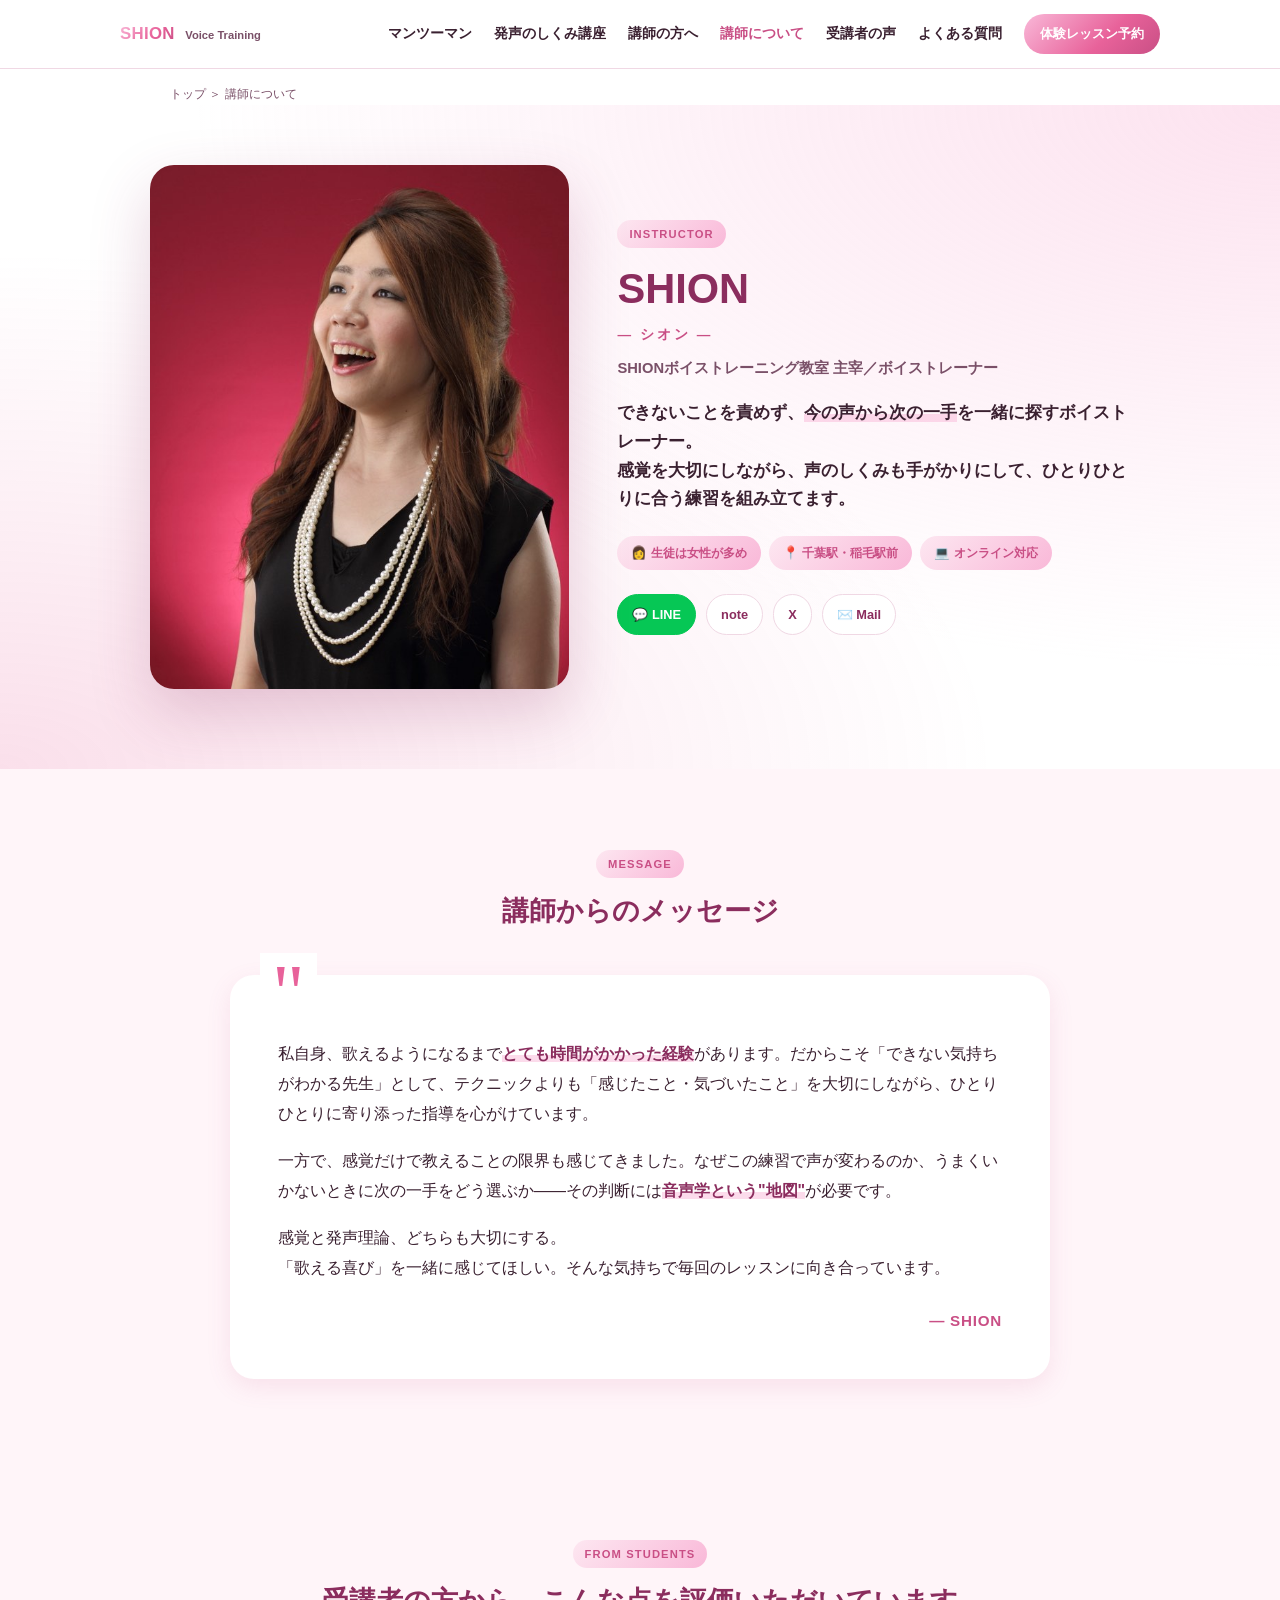
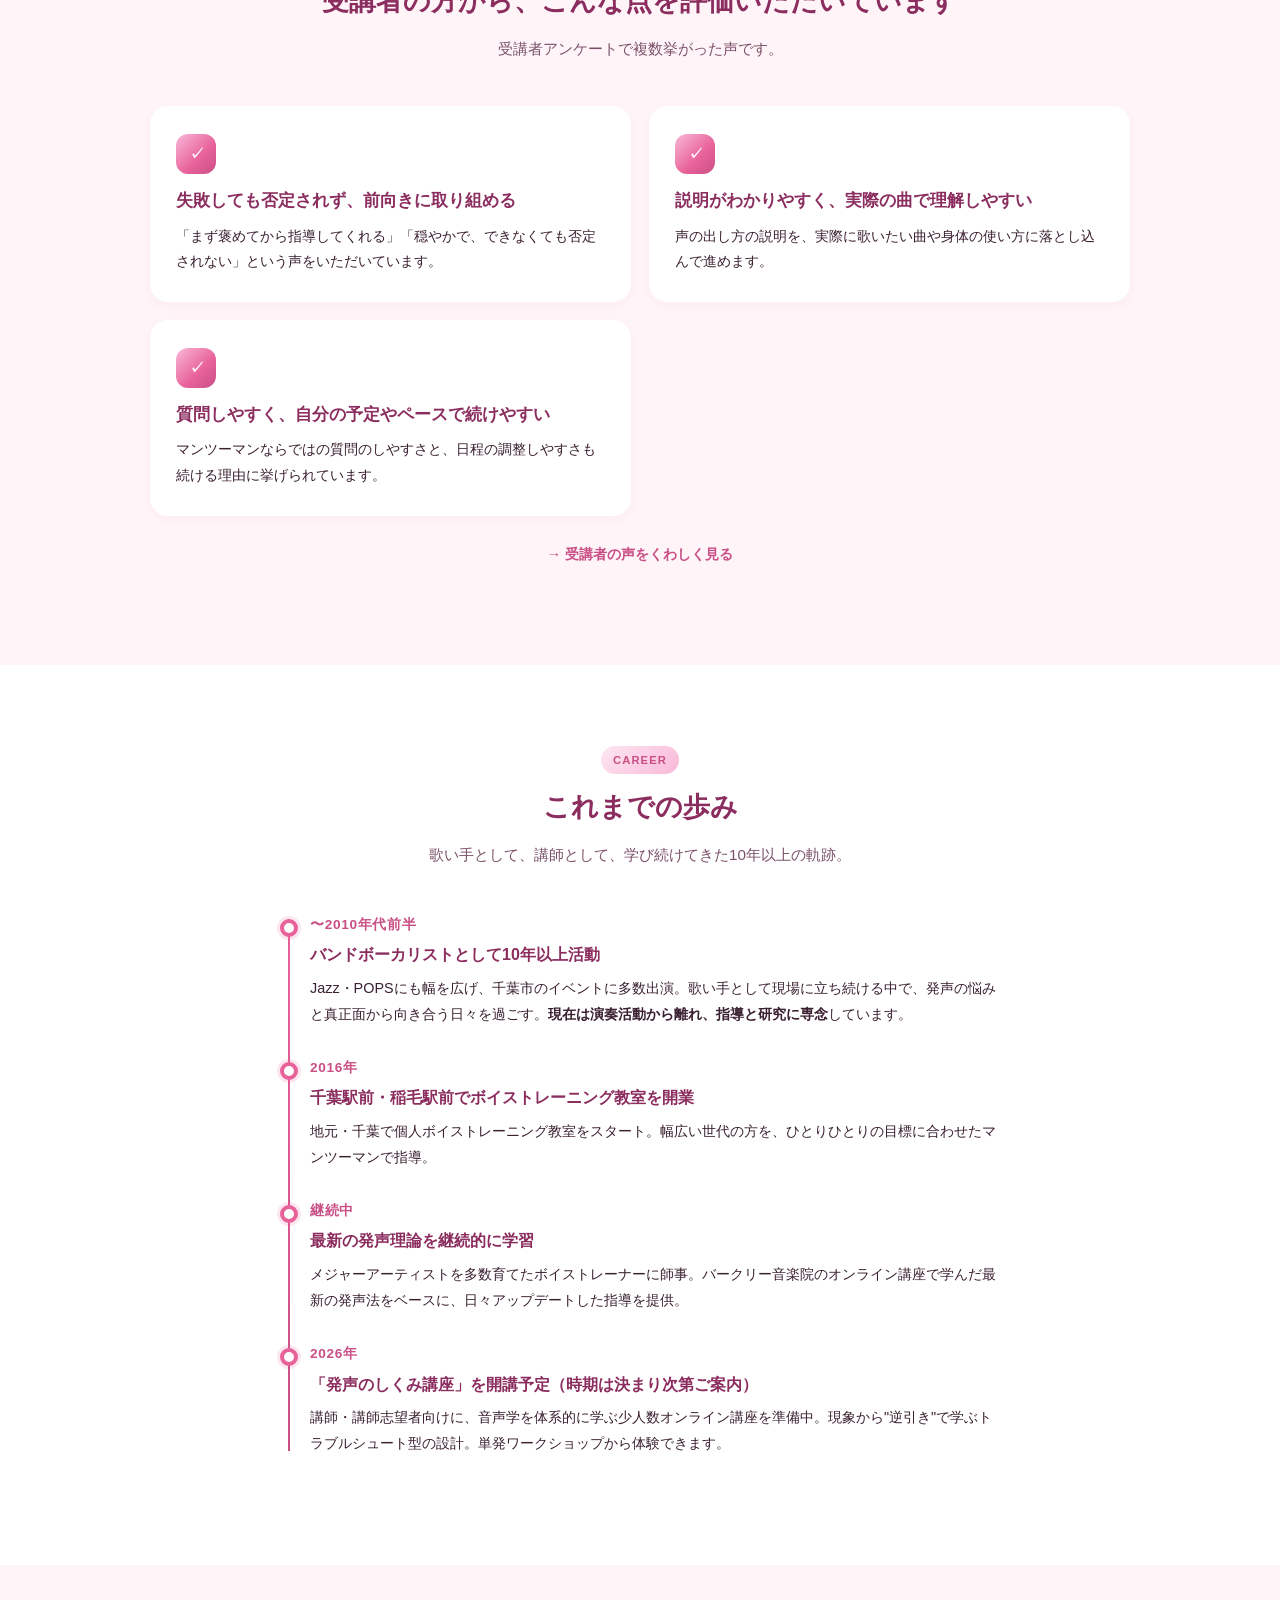
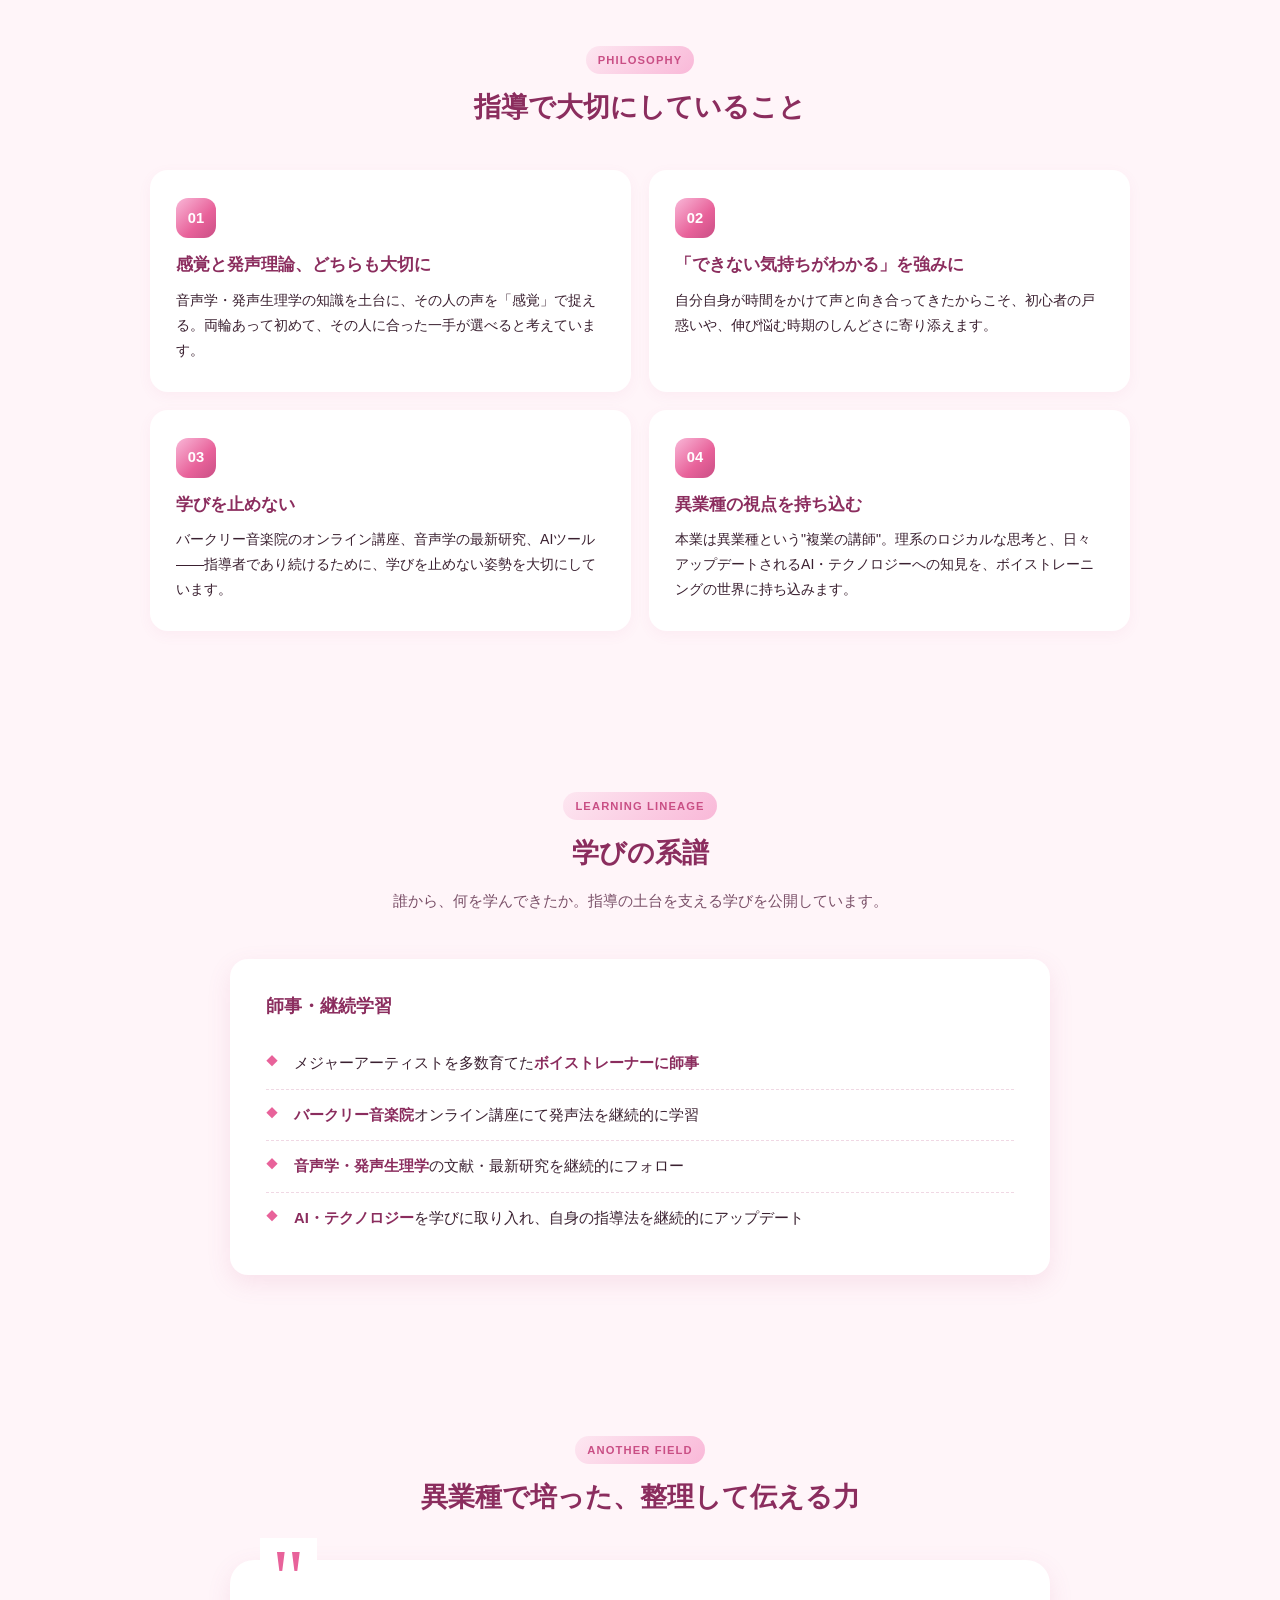
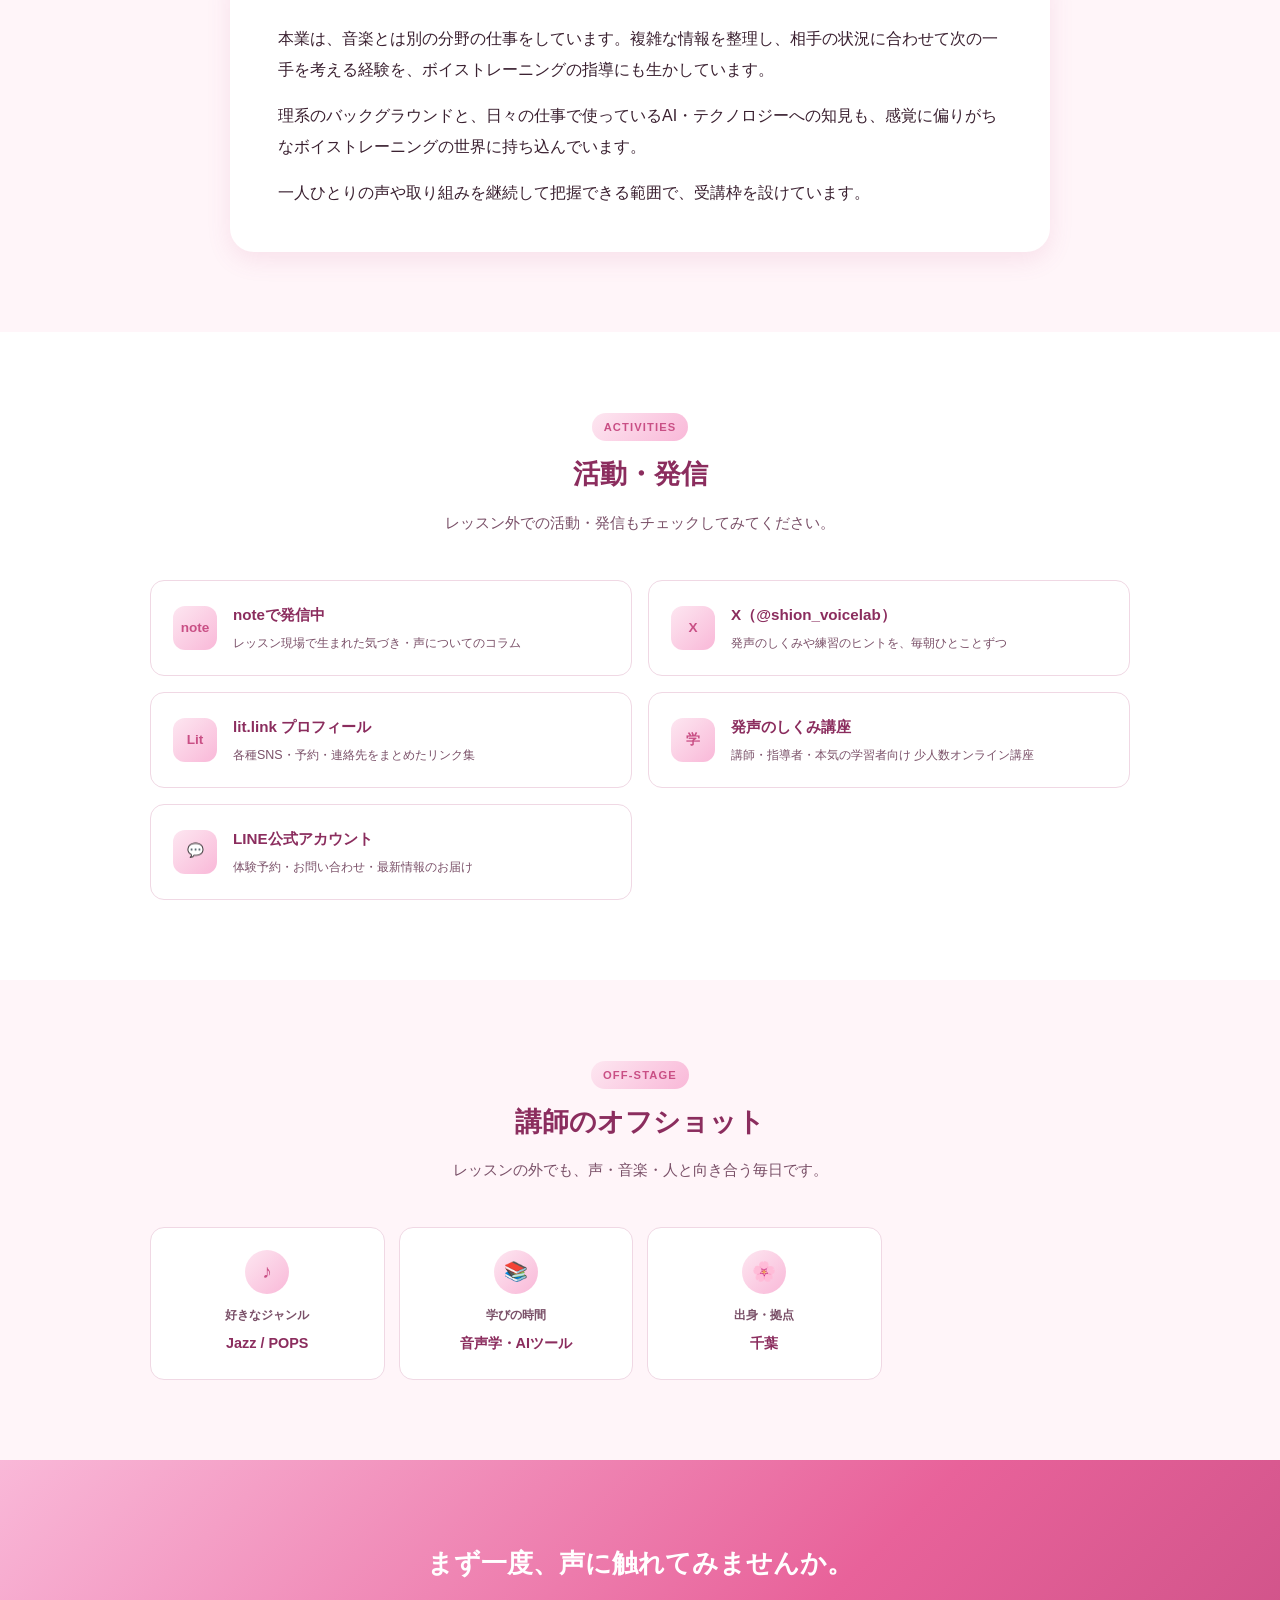
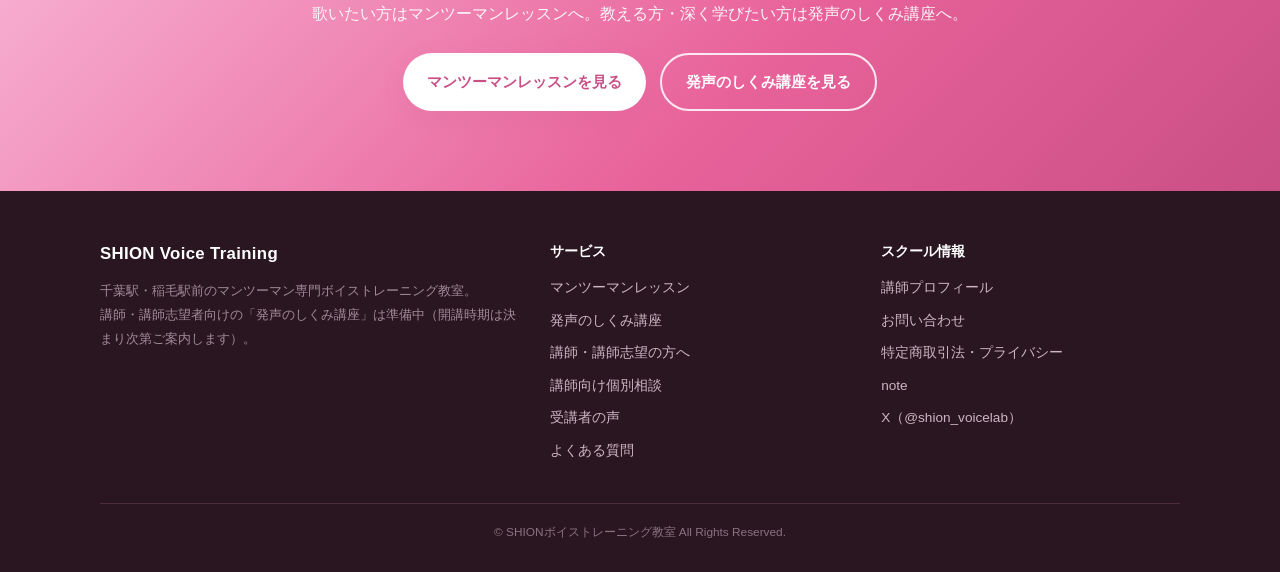
==== about/index.html @ e4979e56 "講師向けサービスを「教え方・見立て方の個別相談」1本に再編 2商品（体験レッスン実践練習／指導ケース相談）と30分相談を統合し、 対象を「副業・独立を考えるボイストレーナー」へ広げる再編。  - /t" ====
<!DOCTYPE html>
<html lang="ja" prefix="og: https://ogp.me/ns#">
<head>
<meta charset="UTF-8">
<!-- Google Tag Manager -->
<script>(function(w,d,s,l,i){w[l]=w[l]||[];w[l].push({'gtm.start':
new Date().getTime(),event:'gtm.js'});var f=d.getElementsByTagName(s)[0],
j=d.createElement(s),dl=l!='dataLayer'?'&l='+l:'';j.async=true;j.src=
'https://www.googletagmanager.com/gtm.js?id='+i+dl;f.parentNode.insertBefore(j,f);
})(window,document,'script','dataLayer','GTM-PFFM9KVF');</script>
<!-- End Google Tag Manager -->
<meta name="viewport" content="width=device-width, initial-scale=1.0">

<title>講師プロフィール｜SHIONボイストレーニング教室</title>
<meta name="description" content="千葉駅・稲毛駅前のボイストレーニング教室SHION主宰、講師シオンのプロフィール。バンドのボーカリストとして10年以上活動、2016年より千葉で教室を開業。音声学・AI活用を取り入れた指導が特徴。">
<meta name="robots" content="index, follow">
<link rel="canonical" href="https://shion-voice.com/about/">

<link rel="icon" type="image/svg+xml" href="/favicon.svg">

<meta property="og:type" content="profile">
<meta property="og:title" content="講師プロフィール｜SHIONボイストレーニング教室">
<meta property="og:description" content="「できない気持ちがわかる先生」として、感覚と発声理論の両輪でひとりひとりに寄り添うボイストレーナー。">
<meta property="og:url" content="https://shion-voice.com/about/">
<meta property="og:image" content="https://shion-voice.com/shion_profile.jpg">
<meta property="og:locale" content="ja_JP">
<meta property="og:site_name" content="SHIONボイストレーニング教室">
<meta name="twitter:card" content="summary_large_image">
<meta name="twitter:site" content="@shion_voicelab">
<meta name="twitter:creator" content="@shion_voicelab">

<script type="application/ld+json">
{
  "@context": "https://schema.org",
  "@type": "BreadcrumbList",
  "itemListElement": [
    {"@type":"ListItem","position":1,"name":"トップ","item":"https://shion-voice.com/"},
    {"@type":"ListItem","position":2,"name":"講師について","item":"https://shion-voice.com/about/"}
  ]
}
</script>

<script type="application/ld+json">
{
  "@context": "https://schema.org",
  "@type": "Person",
  "@id": "https://shion-voice.com/about/#person",
  "name": "SHION",
  "alternateName": "シオン",
  "jobTitle": "ボイストレーナー / ボーカリスト",
  "worksFor": {
    "@type": "MusicSchool",
    "name": "SHIONボイストレーニング教室",
    "url": "https://shion-voice.com/"
  },
  "image": "https://shion-voice.com/shion_profile.jpg",
  "sameAs": [
    "https://note.com/shion_vocal",
    "https://x.com/shion_voicelab",
    "https://lit.link/shion_voicetraining"
  ]
}
</script>

<style>
*, *::before, *::after { box-sizing: border-box; }
html { scroll-behavior: smooth; }
body {
  margin: 0;
  font-family: 'Hiragino Kaku Gothic ProN', 'Hiragino Sans', 'Noto Sans JP', 'Yu Gothic', sans-serif;
  color: #3a2030;
  background: #fff;
  line-height: 1.8;
  -webkit-font-smoothing: antialiased;
}
img { max-width: 100%; height: auto; display: block; }
a { color: inherit; text-decoration: none; }

:root {
  --pink:   #e8629a;
  --rose:   #c94f85;
  --deep:   #8b2d5e;
  --ink:    #3a2030;
  --sub:    #7a5068;
  --light:  #fff5f9;
  --line:   #f0d8e4;
  --grad:   linear-gradient(135deg, #f9b8d8 0%, #e8629a 60%, #c94f85 100%);
  --grad2:  linear-gradient(135deg, #fde7f1 0%, #f9b8d8 100%);
  --shadow: 0 8px 24px rgba(201, 79, 133, 0.12);
}

/* ===== Header ===== */
.site-header {
  position: sticky; top: 0; z-index: 100;
  background: rgba(255,255,255,0.96);
  backdrop-filter: saturate(180%) blur(8px);
  border-bottom: 1px solid var(--line);
}
.header-inner {
  max-width: 1080px; margin: 0 auto;
  padding: 14px 20px;
  display: flex; align-items: center; justify-content: space-between; gap: 16px;
}
.logo {
  font-weight: 900; font-size: 1.05rem;
  background: var(--grad); -webkit-background-clip: text; background-clip: text; color: transparent;
  letter-spacing: 0.02em;
}
.logo-sub { font-size: 0.7rem; color: var(--sub); font-weight: 600; margin-left: 6px; }
.nav { display: flex; gap: 22px; align-items: center; }
.nav a { font-size: 0.88rem; font-weight: 600; color: var(--ink); }
.nav a.current { color: var(--rose); }
.nav a:hover { color: var(--rose); }
.nav .nav-cta {
  padding: 8px 16px; border-radius: 999px;
  background: var(--grad); color: #fff;
  font-size: 0.82rem;
}
.nav-toggle { display: none; }
@media (max-width: 1080px) and (min-width: 761px) {
  .nav { gap: 14px; }
  .nav a { font-size: 0.8rem; }
  .nav .nav-cta { padding: 8px 12px; font-size: 0.76rem; }
}
@media (max-width: 900px) and (min-width: 761px) {
  .nav { gap: 10px; }
  .nav a { font-size: 0.74rem; }
  .nav .nav-cta { padding: 7px 10px; font-size: 0.7rem; }
}
@media (max-width: 760px) {
  .nav { display: none; position: absolute; top: 100%; left: 0; right: 0;
    background: #fff; flex-direction: column; gap: 0; padding: 8px 0;
    border-bottom: 1px solid var(--line); box-shadow: var(--shadow); }
  .nav.open { display: flex; }
  .nav a { padding: 14px 22px; width: 100%; border-bottom: 1px solid var(--line); }
  .nav .nav-cta { margin: 12px 22px; text-align: center; width: auto; border-bottom: none; }
  .nav-toggle {
    display: inline-flex; align-items: center; justify-content: center;
    width: 40px; height: 40px; border: none; background: transparent;
    cursor: pointer; padding: 0; color: var(--deep);
  }
  .nav-toggle span { display: block; width: 22px; height: 2px; background: currentColor; position: relative; }
  .nav-toggle span::before, .nav-toggle span::after {
    content: ''; position: absolute; left: 0; width: 22px; height: 2px; background: currentColor;
  }
  .nav-toggle span::before { top: -7px; }
  .nav-toggle span::after  { top:  7px; }
}

/* ===== Layout ===== */
.section { padding: 80px 20px; }
.container { max-width: 980px; margin: 0 auto; }
.eyebrow {
  display: inline-block; padding: 4px 12px; border-radius: 999px;
  background: var(--grad2); color: var(--rose);
  font-size: 0.7rem; font-weight: 800; letter-spacing: 0.1em;
}
.section-title {
  font-size: 1.7rem; font-weight: 900; color: var(--deep);
  margin: 14px 0 8px; line-height: 1.4;
}
.section-lead { color: var(--sub); margin-bottom: 36px; font-size: 0.95rem; }
.section-head { text-align: center; margin-bottom: 44px; }
.btn {
  display: inline-flex; align-items: center; gap: 8px;
  padding: 14px 24px; border-radius: 999px;
  font-weight: 700; font-size: 0.92rem;
  transition: transform .15s, box-shadow .15s;
  cursor: pointer; border: none;
}
.btn:hover { transform: translateY(-2px); }
.btn-primary { background: var(--grad); color: #fff; box-shadow: var(--shadow); }
.btn-outline { background: #fff; color: var(--rose); border: 2px solid var(--pink); }
.btn-line { background: #06C755; color: #fff; box-shadow: 0 4px 14px rgba(6,199,85,0.3); }

/* ===== Crumb ===== */
.crumb { max-width: 980px; margin: 0 auto; padding: 14px 20px 0; font-size: 0.78rem; color: var(--sub); }

/* ===== About Hero ===== */
.about-hero {
  position: relative; overflow: hidden;
  background:
    radial-gradient(ellipse at top right, rgba(249,184,216,0.4), transparent 60%),
    radial-gradient(ellipse at bottom left, rgba(232,98,154,0.2), transparent 55%),
    #fff;
  padding: 60px 20px 80px;
}
.about-hero-inner {
  max-width: 980px; margin: 0 auto;
  display: grid; grid-template-columns: 0.9fr 1.1fr; gap: 48px; align-items: center;
}
.about-photo {
  position: relative;
  border-radius: 24px; overflow: hidden;
  aspect-ratio: 4/5;
  box-shadow: 0 24px 60px rgba(139,45,94,0.22);
}
.about-photo img { width: 100%; height: 100%; object-fit: cover; }
.about-photo::before {
  content: ''; position: absolute; inset: -10px;
  border-radius: 28px;
  background: var(--grad); z-index: -1; opacity: 0.4;
  filter: blur(20px);
}
.about-hero h1 {
  font-size: 2.6rem; font-weight: 900; color: var(--deep);
  margin: 14px 0 6px; line-height: 1.3;
}
.about-hero .romaji {
  font-size: 0.85rem; color: var(--rose); font-weight: 800; letter-spacing: 0.2em;
}
.about-hero .role {
  font-size: 0.92rem; color: var(--sub); font-weight: 700;
  margin: 8px 0 18px;
}
.about-hero .tagline {
  font-size: 1.05rem; color: var(--ink); font-weight: 700;
  margin: 0 0 22px; line-height: 1.7;
}
.about-hero .tagline strong {
  background: linear-gradient(transparent 60%, rgba(249,184,216,0.5) 60%);
}
.about-chips { display: flex; flex-wrap: wrap; gap: 8px; margin-bottom: 24px; }
.about-chip {
  background: var(--grad2); color: var(--rose);
  padding: 6px 14px; border-radius: 999px;
  font-size: 0.78rem; font-weight: 700;
}
.about-social { display: flex; gap: 10px; }
.social-btn {
  padding: 8px 14px; border-radius: 999px;
  font-size: 0.8rem; font-weight: 700;
  border: 1.5px solid var(--line); color: var(--deep);
  background: #fff;
}
.social-btn.line { background: #06C755; color: #fff; border-color: #06C755; }
.social-btn:hover { transform: translateY(-2px); }
@media (max-width: 800px) {
  .about-hero-inner { grid-template-columns: 1fr; gap: 32px; text-align: center; }
  .about-photo { max-width: 320px; margin: 0 auto; aspect-ratio: 1/1; }
  .about-chips { justify-content: center; }
  .about-social { justify-content: center; }
  .about-hero h1 { font-size: 2rem; }
}

/* ===== Message ===== */
.message { background: var(--light); }
.message-box {
  background: #fff; border-radius: 24px;
  padding: 64px 48px 44px; position: relative;
  box-shadow: var(--shadow);
  max-width: 820px; margin: 0 auto;
}
.message-box::before {
  content: '"'; position: absolute; top: -22px; left: 30px;
  font-size: 5rem; line-height: 1; color: var(--pink);
  font-family: Georgia, serif;
  background: #fff; padding: 0 12px;
}
.message-box p { font-size: 1rem; color: var(--ink); margin: 0 0 16px; line-height: 1.9; }
.message-box p:last-child { margin-bottom: 0; }
.message-box strong {
  background: linear-gradient(transparent 60%, rgba(249,184,216,0.5) 60%);
  color: var(--deep);
}
.message-sign {
  text-align: right; margin-top: 24px;
  font-size: 0.95rem; color: var(--rose); font-weight: 800;
  letter-spacing: 0.05em;
}
@media (max-width: 600px) {
  .message-box { padding: 52px 26px 32px; }
}

/* ===== Timeline ===== */
.timeline-sec { background: #fff; }
.timeline {
  position: relative; max-width: 720px; margin: 0 auto;
  padding-left: 30px;
}
.timeline::before {
  content: ''; position: absolute;
  left: 8px; top: 6px; bottom: 6px;
  width: 2px;
  background: linear-gradient(to bottom, var(--pink), var(--rose));
}
.timeline-item { position: relative; margin-bottom: 28px; }
.timeline-item::before {
  content: ''; position: absolute;
  left: -30px; top: 6px;
  width: 18px; height: 18px; border-radius: 50%;
  background: #fff; border: 4px solid var(--pink);
  box-shadow: 0 0 0 3px rgba(232,98,154,0.15);
}
.timeline-year {
  font-size: 0.85rem; font-weight: 900; color: var(--rose); letter-spacing: 0.05em;
}
.timeline-title { font-size: 1rem; font-weight: 900; color: var(--deep); margin: 4px 0 6px; }
.timeline-body { font-size: 0.9rem; color: var(--ink); margin: 0; }

/* ===== Philosophy ===== */
.philosophy { background: var(--light); }
.phil-grid { display: grid; grid-template-columns: repeat(2, 1fr); gap: 18px; }
.phil-card {
  background: #fff; border-radius: 18px; padding: 28px 26px;
  box-shadow: 0 4px 14px rgba(201,79,133,0.06);
}
.phil-num {
  width: 40px; height: 40px; border-radius: 12px;
  background: var(--grad); color: #fff;
  display: flex; align-items: center; justify-content: center;
  font-weight: 900; font-size: 0.92rem;
  margin-bottom: 14px;
}
.phil-title { font-size: 1.05rem; font-weight: 900; color: var(--deep); margin: 0 0 10px; line-height: 1.5; }
.phil-body { font-size: 0.88rem; color: var(--ink); margin: 0; }
@media (max-width: 800px) { .phil-grid { grid-template-columns: 1fr; } }

/* ===== Stats ===== */
.stats { background: #fff; }
.stats-grid {
  display: grid; grid-template-columns: repeat(4, 1fr); gap: 18px;
}
.stats-card {
  text-align: center;
  background: var(--light); border-radius: 18px;
  padding: 30px 18px;
  border: 1px solid var(--line);
}
.stats-num {
  font-size: 2.2rem; font-weight: 900;
  background: var(--grad); -webkit-background-clip: text; background-clip: text; color: transparent;
  line-height: 1.1;
}
.stats-num small { font-size: 1rem; font-weight: 800; }
.stats-label { font-size: 0.82rem; color: var(--sub); font-weight: 700; margin-top: 8px; }
.stats-note { font-size: 0.74rem; color: var(--sub); text-align: center; margin-top: 16px; }
@media (max-width: 760px) {
  .stats-grid { grid-template-columns: repeat(2, 1fr); }
}

/* ===== Mentor / Lineage ===== */
.lineage { background: var(--light); }
.lineage-card {
  background: #fff; border-radius: 18px; padding: 32px 36px;
  box-shadow: var(--shadow); max-width: 820px; margin: 0 auto;
}
.lineage-card h3 { font-size: 1.1rem; font-weight: 900; color: var(--deep); margin: 0 0 16px; }
.lineage-card ul { list-style: none; padding: 0; margin: 0; }
.lineage-card li {
  padding: 12px 0 12px 28px; position: relative;
  border-bottom: 1px dashed var(--line);
  font-size: 0.92rem; color: var(--ink);
}
.lineage-card li:last-child { border-bottom: none; }
.lineage-card li::before {
  content: '◆'; position: absolute; left: 0; top: 13px;
  color: var(--pink); font-size: 0.75rem;
}
.lineage-card strong { color: var(--deep); }

/* ===== Activity / Links ===== */
.links { background: #fff; }
.links-grid {
  display: grid; grid-template-columns: repeat(2, 1fr); gap: 16px;
}
.link-card {
  background: #fff; border: 1px solid var(--line); border-radius: 14px;
  padding: 20px 22px;
  display: flex; gap: 16px; align-items: center;
  transition: transform .15s, box-shadow .15s;
}
.link-card:hover { transform: translateY(-3px); box-shadow: var(--shadow); }
.link-icon {
  flex-shrink: 0;
  width: 44px; height: 44px; border-radius: 12px;
  background: var(--grad2); color: var(--rose);
  display: flex; align-items: center; justify-content: center;
  font-weight: 900; font-size: 0.85rem;
}
.link-title { font-size: 0.95rem; font-weight: 900; color: var(--deep); margin: 0 0 4px; }
.link-desc { font-size: 0.78rem; color: var(--sub); margin: 0; }
@media (max-width: 600px) { .links-grid { grid-template-columns: 1fr; } }

/* ===== Personal / hobbies ===== */
.personal { background: var(--light); }
.personal-grid { display: grid; grid-template-columns: repeat(4, 1fr); gap: 14px; }
.personal-card {
  background: #fff; border-radius: 14px; padding: 22px 18px;
  text-align: center;
  border: 1px solid var(--line);
}
.personal-icon {
  width: 44px; height: 44px; border-radius: 50%;
  background: var(--grad2); color: var(--rose);
  display: flex; align-items: center; justify-content: center;
  margin: 0 auto 10px;
  font-weight: 900; font-size: 1.2rem;
}
.personal-label { font-size: 0.78rem; color: var(--sub); font-weight: 700; }
.personal-value { font-size: 0.9rem; color: var(--deep); font-weight: 900; margin-top: 4px; }
@media (max-width: 760px) {
  .personal-grid { grid-template-columns: repeat(2, 1fr); }
}

/* ===== CTA ===== */
.cta { background: var(--grad); color: #fff; text-align: center; }
.cta h2 { color: #fff; font-size: 1.6rem; font-weight: 900; margin: 0 0 14px; }
.cta p { color: rgba(255,255,255,0.92); margin: 0 0 24px; }
.cta-buttons { display: flex; flex-wrap: wrap; gap: 14px; justify-content: center; }
.cta .btn-primary { background: #fff; color: var(--rose); }
.cta .btn-outline { background: transparent; color: #fff; border-color: rgba(255,255,255,0.85); }

/* ===== Footer ===== */
.site-footer { background: #2a1620; color: #cdb5c3; padding: 48px 20px 28px; font-size: 0.85rem; }
.footer-inner {
  max-width: 1080px; margin: 0 auto;
  display: grid; grid-template-columns: 1.4fr 1fr 1fr; gap: 32px;
}
.footer-brand .logo { color: #fff; background: none; -webkit-text-fill-color: #fff; }
.footer-brand p { color: #a08a98; font-size: 0.82rem; margin: 10px 0 0; }
.footer-col h4 { color: #fff; font-size: 0.88rem; font-weight: 800; margin: 0 0 12px; }
.footer-col ul { list-style: none; padding: 0; margin: 0; }
.footer-col li { margin-bottom: 8px; }
.footer-col a:hover { color: #fff; }
.footer-bottom {
  max-width: 1080px; margin: 32px auto 0; padding-top: 18px;
  border-top: 1px solid #4a2e3e;
  font-size: 0.74rem; color: #8a7280; text-align: center;
}
@media (max-width: 760px) { .footer-inner { grid-template-columns: 1fr; gap: 24px; } }

/* ===== TODO marker ===== */
.todo {
  display: inline-block;
  background: #fff7e0; color: #8a6500;
  padding: 1px 6px; border-radius: 4px;
  font-size: 0.82em; font-weight: 800;
  border: 1px dashed #e6b800;
}
</style>
</head>
<body>
<!-- Google Tag Manager (noscript) -->
<noscript><iframe src="https://www.googletagmanager.com/ns.html?id=GTM-PFFM9KVF"
height="0" width="0" style="display:none;visibility:hidden"></iframe></noscript>
<!-- End Google Tag Manager (noscript) -->

<header class="site-header">
  <div class="header-inner">
    <a href="../" class="logo-wrap">
      <span class="logo">SHION</span>
      <span class="logo-sub">Voice Training</span>
    </a>
    <button class="nav-toggle" aria-label="メニューを開く" aria-controls="nav" aria-expanded="false" onclick="var n=document.getElementById('nav'); var o=n.classList.toggle('open'); this.setAttribute('aria-expanded', o);">
      <span></span>
    </button>
    <nav class="nav" id="nav" aria-label="メインメニュー">
      <a href="../lesson/">マンツーマン</a>
      <a href="../course/">発声のしくみ講座</a>
      <a href="../teacher/">講師の方へ</a>
      <a href="./" class="current">講師について</a>
      <a href="../voice/">受講者の声</a>
      <a href="../faq/">よくある質問</a>
      <a href="https://line.me/ti/p/@woa7639t" target="_blank" rel="noopener" class="nav-cta">体験レッスン予約</a>
    </nav>
  </div>
</header>

<nav class="crumb" aria-label="パンくず">
  <a href="../">トップ</a> ＞ 講師について
</nav>

<!-- ===== Hero ===== -->
<section class="about-hero">
  <div class="about-hero-inner">
    <div class="about-photo">
      <img src="../shion_profile.jpg" alt="講師シオン（SHIONボイストレーニング教室 主宰）" width="400" height="500" fetchpriority="high">
    </div>
    <div>
      <span class="eyebrow">INSTRUCTOR</span>
      <h1>SHION</h1>
      <div class="romaji">— シオン —</div>
      <p class="role">SHIONボイストレーニング教室 主宰／ボイストレーナー</p>
      <p class="tagline">
        できないことを責めず、<strong>今の声から次の一手</strong>を一緒に探すボイストレーナー。<br>
        感覚を大切にしながら、声のしくみも手がかりにして、ひとりひとりに合う練習を組み立てます。
      </p>
      <div class="about-chips">
        <span class="about-chip">👩 生徒は女性が多め</span>
        <span class="about-chip">📍 千葉駅・稲毛駅前</span>
        <span class="about-chip">💻 オンライン対応</span>
      </div>
      <div class="about-social">
        <a href="https://line.me/ti/p/@woa7639t" target="_blank" rel="noopener" class="social-btn line">💬 LINE</a>
        <a href="https://note.com/shion_vocal" target="_blank" rel="noopener" class="social-btn">note</a>
        <a href="https://x.com/shion_voicelab" target="_blank" rel="noopener" class="social-btn">X</a>
        <a href="mailto:shion.vocal@gmail.com" class="social-btn">✉️ Mail</a>
      </div>
    </div>
  </div>
</section>

<!-- ===== Message ===== -->
<section class="section message">
  <div class="container">
    <div class="section-head">
      <span class="eyebrow">MESSAGE</span>
      <h2 class="section-title">講師からのメッセージ</h2>
    </div>

    <div class="message-box">
      <p>私自身、歌えるようになるまで<strong>とても時間がかかった経験</strong>があります。だからこそ「できない気持ちがわかる先生」として、テクニックよりも「感じたこと・気づいたこと」を大切にしながら、ひとりひとりに寄り添った指導を心がけています。</p>
      <p>一方で、感覚だけで教えることの限界も感じてきました。なぜこの練習で声が変わるのか、うまくいかないときに次の一手をどう選ぶか——その判断には<strong>音声学という"地図"</strong>が必要です。</p>
      <p>感覚と発声理論、どちらも大切にする。<br>
      「歌える喜び」を一緒に感じてほしい。そんな気持ちで毎回のレッスンに向き合っています。</p>
      <div class="message-sign">— SHION</div>
    </div>
  </div>
</section>

<!-- ===== 受講者からの評価 ===== -->
<section class="section" style="background:var(--light);">
  <div class="container">
    <div class="section-head">
      <span class="eyebrow">FROM STUDENTS</span>
      <h2 class="section-title">受講者の方から、こんな点を評価いただいています</h2>
      <p class="section-lead">受講者アンケートで複数挙がった声です。</p>
    </div>
    <div class="phil-grid">
      <div class="phil-card">
        <div class="phil-num">✓</div>
        <h3 class="phil-title">失敗しても否定されず、前向きに取り組める</h3>
        <p class="phil-body">「まず褒めてから指導してくれる」「穏やかで、できなくても否定されない」という声をいただいています。</p>
      </div>
      <div class="phil-card">
        <div class="phil-num">✓</div>
        <h3 class="phil-title">説明がわかりやすく、実際の曲で理解しやすい</h3>
        <p class="phil-body">声の出し方の説明を、実際に歌いたい曲や身体の使い方に落とし込んで進めます。</p>
      </div>
      <div class="phil-card">
        <div class="phil-num">✓</div>
        <h3 class="phil-title">質問しやすく、自分の予定やペースで続けやすい</h3>
        <p class="phil-body">マンツーマンならではの質問のしやすさと、日程の調整しやすさも続ける理由に挙げられています。</p>
      </div>
    </div>
    <p style="text-align:center; margin-top:24px;"><a href="../voice/" style="color:var(--rose); font-weight:700; font-size:0.9rem;">→ 受講者の声をくわしく見る</a></p>
  </div>
</section>

<!-- ===== Timeline / Career ===== -->
<section class="section timeline-sec">
  <div class="container">
    <div class="section-head">
      <span class="eyebrow">CAREER</span>
      <h2 class="section-title">これまでの歩み</h2>
      <p class="section-lead">歌い手として、講師として、学び続けてきた10年以上の軌跡。</p>
    </div>

    <div class="timeline">
      <div class="timeline-item">
        <div class="timeline-year">〜2010年代前半</div>
        <div class="timeline-title">バンドボーカリストとして10年以上活動</div>
        <p class="timeline-body">Jazz・POPSにも幅を広げ、千葉市のイベントに多数出演。歌い手として現場に立ち続ける中で、発声の悩みと真正面から向き合う日々を過ごす。<strong>現在は演奏活動から離れ、指導と研究に専念</strong>しています。</p>
      </div>
      <div class="timeline-item">
        <div class="timeline-year">2016年</div>
        <div class="timeline-title">千葉駅前・稲毛駅前でボイストレーニング教室を開業</div>
        <p class="timeline-body">地元・千葉で個人ボイストレーニング教室をスタート。幅広い世代の方を、ひとりひとりの目標に合わせたマンツーマンで指導。</p>
      </div>
      <div class="timeline-item">
        <div class="timeline-year">継続中</div>
        <div class="timeline-title">最新の発声理論を継続的に学習</div>
        <p class="timeline-body">メジャーアーティストを多数育てたボイストレーナーに師事。バークリー音楽院のオンライン講座で学んだ最新の発声法をベースに、日々アップデートした指導を提供。</p>
      </div>
      <div class="timeline-item">
        <div class="timeline-year">2026年</div>
        <div class="timeline-title">「発声のしくみ講座」を開講予定（時期は決まり次第ご案内）</div>
        <p class="timeline-body">講師・講師志望者向けに、音声学を体系的に学ぶ少人数オンライン講座を準備中。現象から"逆引き"で学ぶトラブルシュート型の設計。単発ワークショップから体験できます。</p>
      </div>
    </div>
  </div>
</section>

<!-- ===== Philosophy ===== -->
<section class="section philosophy">
  <div class="container">
    <div class="section-head">
      <span class="eyebrow">PHILOSOPHY</span>
      <h2 class="section-title">指導で大切にしていること</h2>
    </div>

    <div class="phil-grid">
      <div class="phil-card">
        <div class="phil-num">01</div>
        <h3 class="phil-title">感覚と発声理論、どちらも大切に</h3>
        <p class="phil-body">音声学・発声生理学の知識を土台に、その人の声を「感覚」で捉える。両輪あって初めて、その人に合った一手が選べると考えています。</p>
      </div>
      <div class="phil-card">
        <div class="phil-num">02</div>
        <h3 class="phil-title">「できない気持ちがわかる」を強みに</h3>
        <p class="phil-body">自分自身が時間をかけて声と向き合ってきたからこそ、初心者の戸惑いや、伸び悩む時期のしんどさに寄り添えます。</p>
      </div>
      <div class="phil-card">
        <div class="phil-num">03</div>
        <h3 class="phil-title">学びを止めない</h3>
        <p class="phil-body">バークリー音楽院のオンライン講座、音声学の最新研究、AIツール——指導者であり続けるために、学びを止めない姿勢を大切にしています。</p>
      </div>
      <div class="phil-card">
        <div class="phil-num">04</div>
        <h3 class="phil-title">異業種の視点を持ち込む</h3>
        <p class="phil-body">本業は異業種という"複業の講師"。理系のロジカルな思考と、日々アップデートされるAI・テクノロジーへの知見を、ボイストレーニングの世界に持ち込みます。</p>
      </div>
    </div>
  </div>
</section>

<!-- ===== Lineage ===== -->
<section class="section lineage">
  <div class="container">
    <div class="section-head">
      <span class="eyebrow">LEARNING LINEAGE</span>
      <h2 class="section-title">学びの系譜</h2>
      <p class="section-lead">誰から、何を学んできたか。指導の土台を支える学びを公開しています。</p>
    </div>

    <div class="lineage-card">
      <h3>師事・継続学習</h3>
      <ul>
        <li>メジャーアーティストを多数育てた<strong>ボイストレーナーに師事</strong></li>
        <li><strong>バークリー音楽院</strong>オンライン講座にて発声法を継続的に学習</li>
        <li><strong>音声学・発声生理学</strong>の文献・最新研究を継続的にフォロー</li>
        <li><strong>AI・テクノロジー</strong>を学びに取り入れ、自身の指導法を継続的にアップデート</li>
      </ul>
    </div>
  </div>
</section>

<!-- ===== 複業の視点 ===== -->
<section class="section" style="background:var(--light);">
  <div class="container" style="max-width:820px;">
    <div class="section-head">
      <span class="eyebrow">ANOTHER FIELD</span>
      <h2 class="section-title">異業種で培った、整理して伝える力</h2>
    </div>
    <div class="message-box" style="background:#fff;">
      <p>本業は、音楽とは別の分野の仕事をしています。複雑な情報を整理し、相手の状況に合わせて次の一手を考える経験を、ボイストレーニングの指導にも生かしています。</p>
      <p>理系のバックグラウンドと、日々の仕事で使っているAI・テクノロジーへの知見も、感覚に偏りがちなボイストレーニングの世界に持ち込んでいます。</p>
      <p>一人ひとりの声や取り組みを継続して把握できる範囲で、受講枠を設けています。</p>
    </div>
  </div>
</section>

<!-- ===== Activity links ===== -->
<section class="section links">
  <div class="container">
    <div class="section-head">
      <span class="eyebrow">ACTIVITIES</span>
      <h2 class="section-title">活動・発信</h2>
      <p class="section-lead">レッスン外での活動・発信もチェックしてみてください。</p>
    </div>

    <div class="links-grid">
      <a href="https://note.com/shion_vocal" target="_blank" rel="noopener" class="link-card">
        <div class="link-icon">note</div>
        <div>
          <h3 class="link-title">noteで発信中</h3>
          <p class="link-desc">レッスン現場で生まれた気づき・声についてのコラム</p>
        </div>
      </a>
      <a href="https://x.com/shion_voicelab" target="_blank" rel="noopener" class="link-card">
        <div class="link-icon">X</div>
        <div>
          <h3 class="link-title">X（@shion_voicelab）</h3>
          <p class="link-desc">発声のしくみや練習のヒントを、毎朝ひとことずつ</p>
        </div>
      </a>
      <a href="https://lit.link/shion_voicetraining" target="_blank" rel="noopener" class="link-card">
        <div class="link-icon">Lit</div>
        <div>
          <h3 class="link-title">lit.link プロフィール</h3>
          <p class="link-desc">各種SNS・予約・連絡先をまとめたリンク集</p>
        </div>
      </a>
      <a href="../course/" class="link-card">
        <div class="link-icon">学</div>
        <div>
          <h3 class="link-title">発声のしくみ講座</h3>
          <p class="link-desc">講師・指導者・本気の学習者向け 少人数オンライン講座</p>
        </div>
      </a>
      <a href="https://line.me/ti/p/@woa7639t" target="_blank" rel="noopener" class="link-card">
        <div class="link-icon">💬</div>
        <div>
          <h3 class="link-title">LINE公式アカウント</h3>
          <p class="link-desc">体験予約・お問い合わせ・最新情報のお届け</p>
        </div>
      </a>
    </div>
  </div>
</section>

<!-- ===== Personal ===== -->
<section class="section personal">
  <div class="container">
    <div class="section-head">
      <span class="eyebrow">OFF-STAGE</span>
      <h2 class="section-title">講師のオフショット</h2>
      <p class="section-lead">レッスンの外でも、声・音楽・人と向き合う毎日です。</p>
    </div>

    <div class="personal-grid">
      <div class="personal-card">
        <div class="personal-icon">♪</div>
        <div class="personal-label">好きなジャンル</div>
        <div class="personal-value">Jazz / POPS</div>
      </div>
      <div class="personal-card">
        <div class="personal-icon">📚</div>
        <div class="personal-label">学びの時間</div>
        <div class="personal-value">音声学・AIツール</div>
      </div>
      <div class="personal-card">
        <div class="personal-icon">🌸</div>
        <div class="personal-label">出身・拠点</div>
        <div class="personal-value">千葉</div>
      </div>
    </div>
  </div>
</section>

<!-- ===== CTA ===== -->
<section class="section cta">
  <div class="container">
    <h2>まず一度、声に触れてみませんか。</h2>
    <p>歌いたい方はマンツーマンレッスンへ。教える方・深く学びたい方は発声のしくみ講座へ。</p>
    <div class="cta-buttons">
      <a href="../lesson/" class="btn btn-primary" style="background:#fff; color:var(--rose);">マンツーマンレッスンを見る</a>
      <a href="../course/" class="btn btn-outline">発声のしくみ講座を見る</a>
    </div>
  </div>
</section>

<!-- ===== Footer ===== -->
<footer class="site-footer">
  <div class="footer-inner">
    <div class="footer-brand">
      <span class="logo">SHION Voice Training</span>
      <p>千葉駅・稲毛駅前のマンツーマン専門ボイストレーニング教室。<br>講師・講師志望者向けの「発声のしくみ講座」は準備中（開講時期は決まり次第ご案内します）。</p>
    </div>
    <div class="footer-col">
      <h4>サービス</h4>
      <ul>
        <li><a href="../lesson/">マンツーマンレッスン</a></li>
        <li><a href="../course/">発声のしくみ講座</a></li>
        <li><a href="../teacher/">講師・講師志望の方へ</a></li>
        <li><a href="../teacher-support/">講師向け個別相談</a></li>
        <li><a href="../voice/">受講者の声</a></li>
        <li><a href="../faq/">よくある質問</a></li>
      </ul>
    </div>
    <div class="footer-col">
      <h4>スクール情報</h4>
      <ul>
        <li><a href="./">講師プロフィール</a></li>
        <li><a href="mailto:shion.vocal@gmail.com">お問い合わせ</a></li>
        <li><a href="../legal/">特定商取引法・プライバシー</a></li>
        <li><a href="https://note.com/shion_vocal" target="_blank" rel="noopener">note</a></li>
        <li><a href="https://x.com/shion_voicelab" target="_blank" rel="noopener">X（@shion_voicelab）</a></li>
      </ul>
    </div>
  </div>
  <div class="footer-bottom">
    © SHIONボイストレーニング教室 All Rights Reserved.
  </div>
</footer>

</body>
</html>
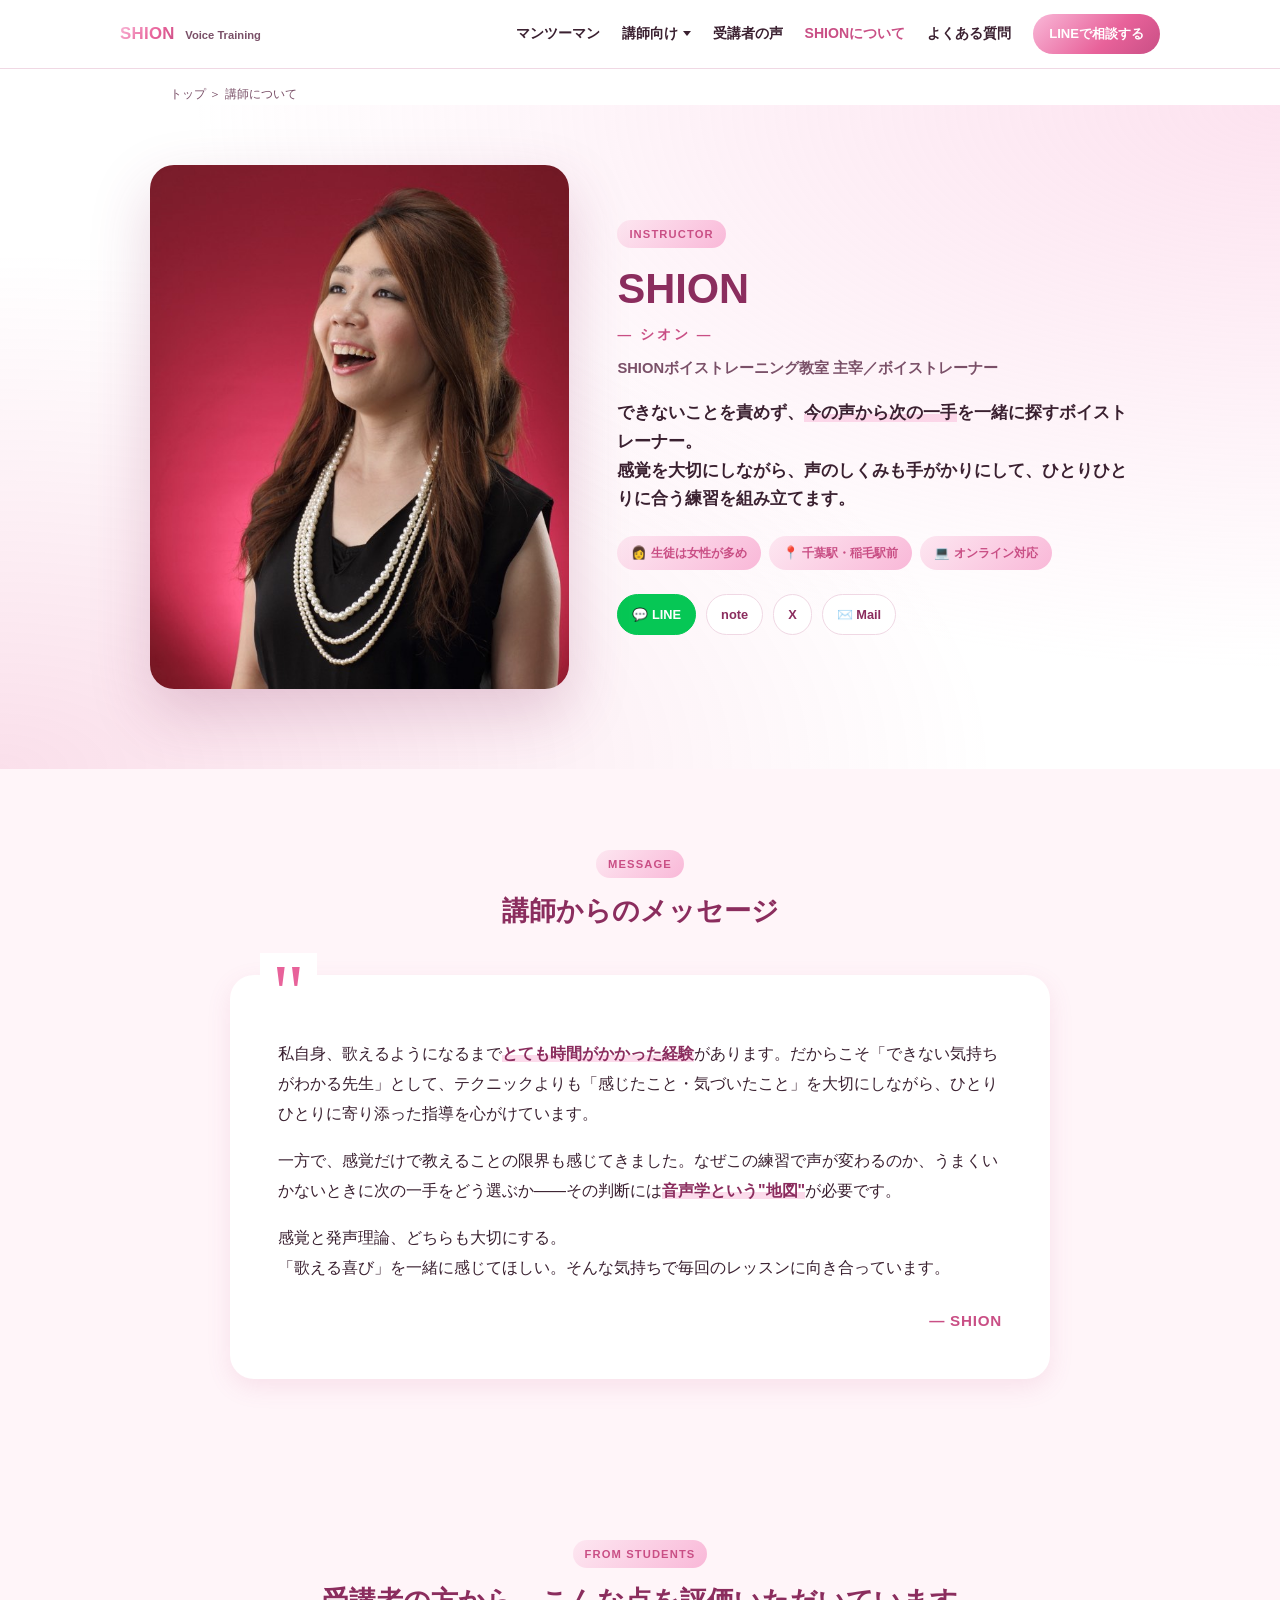
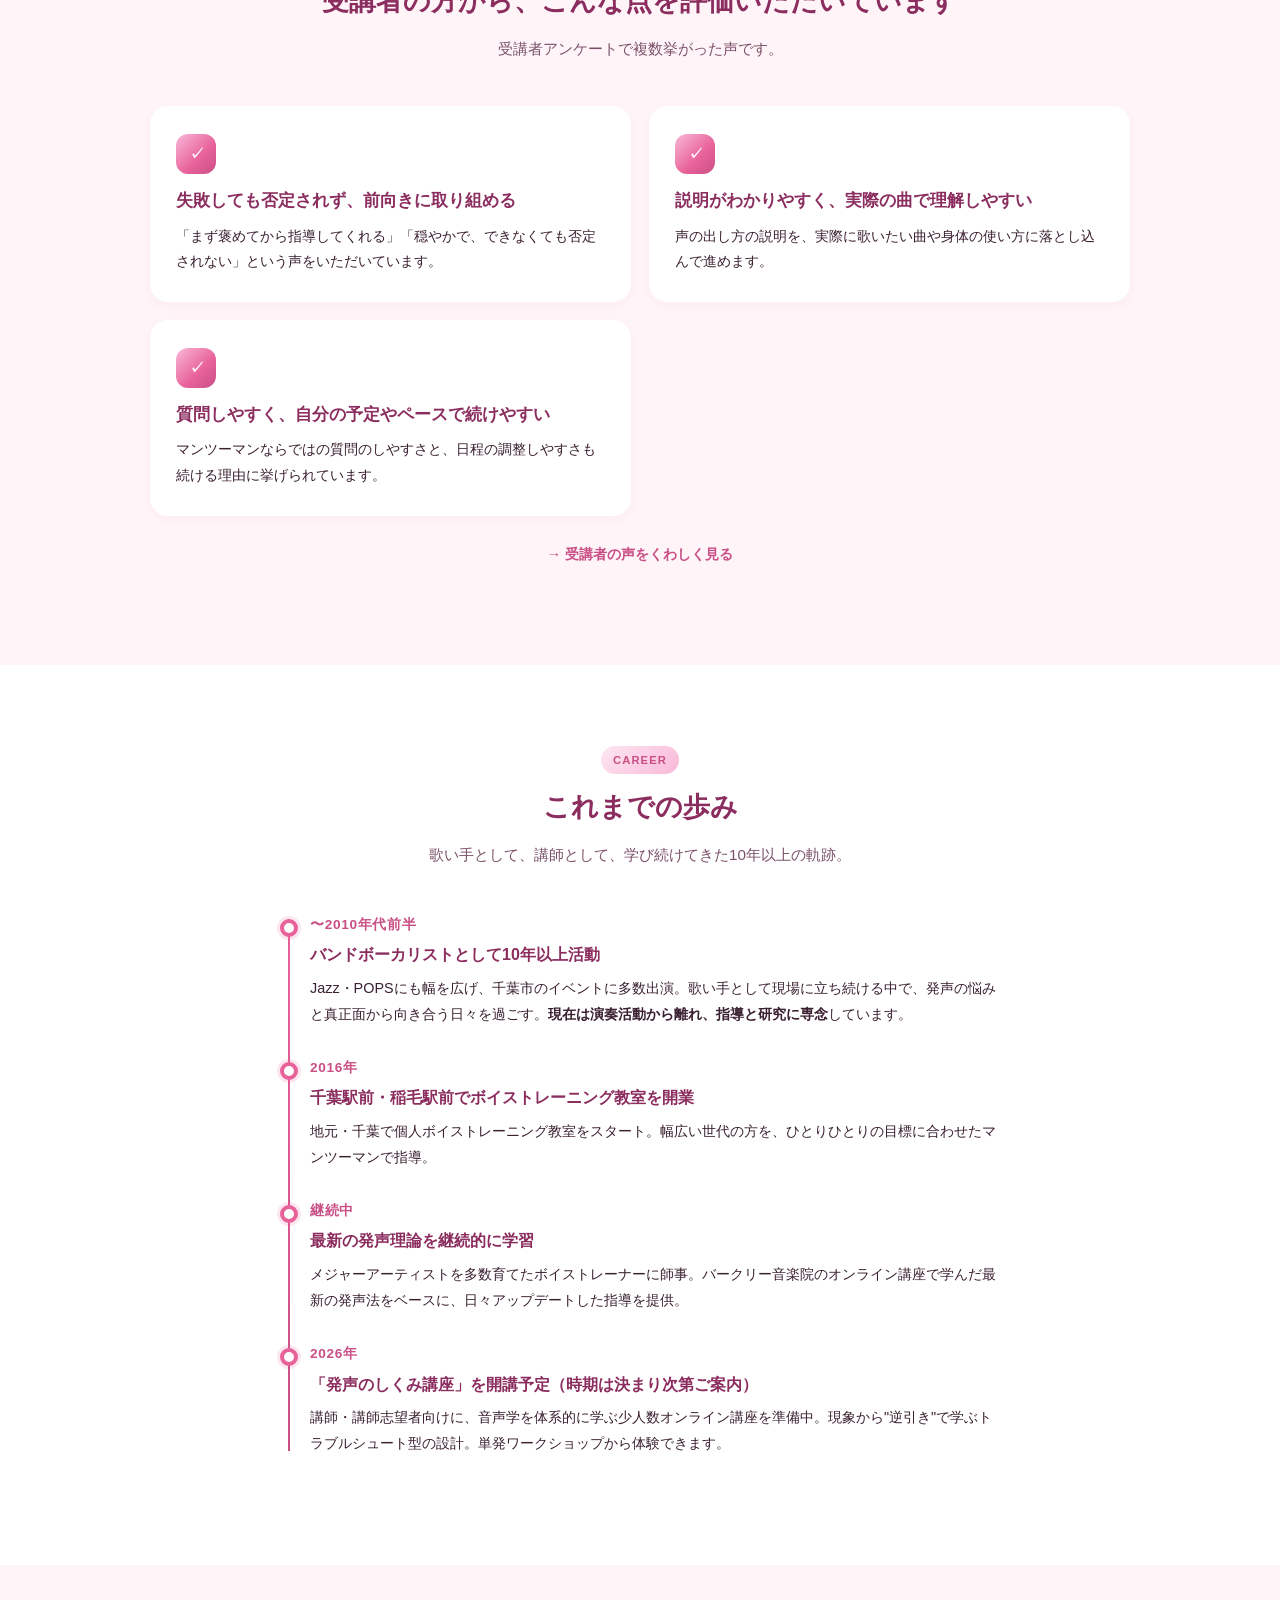
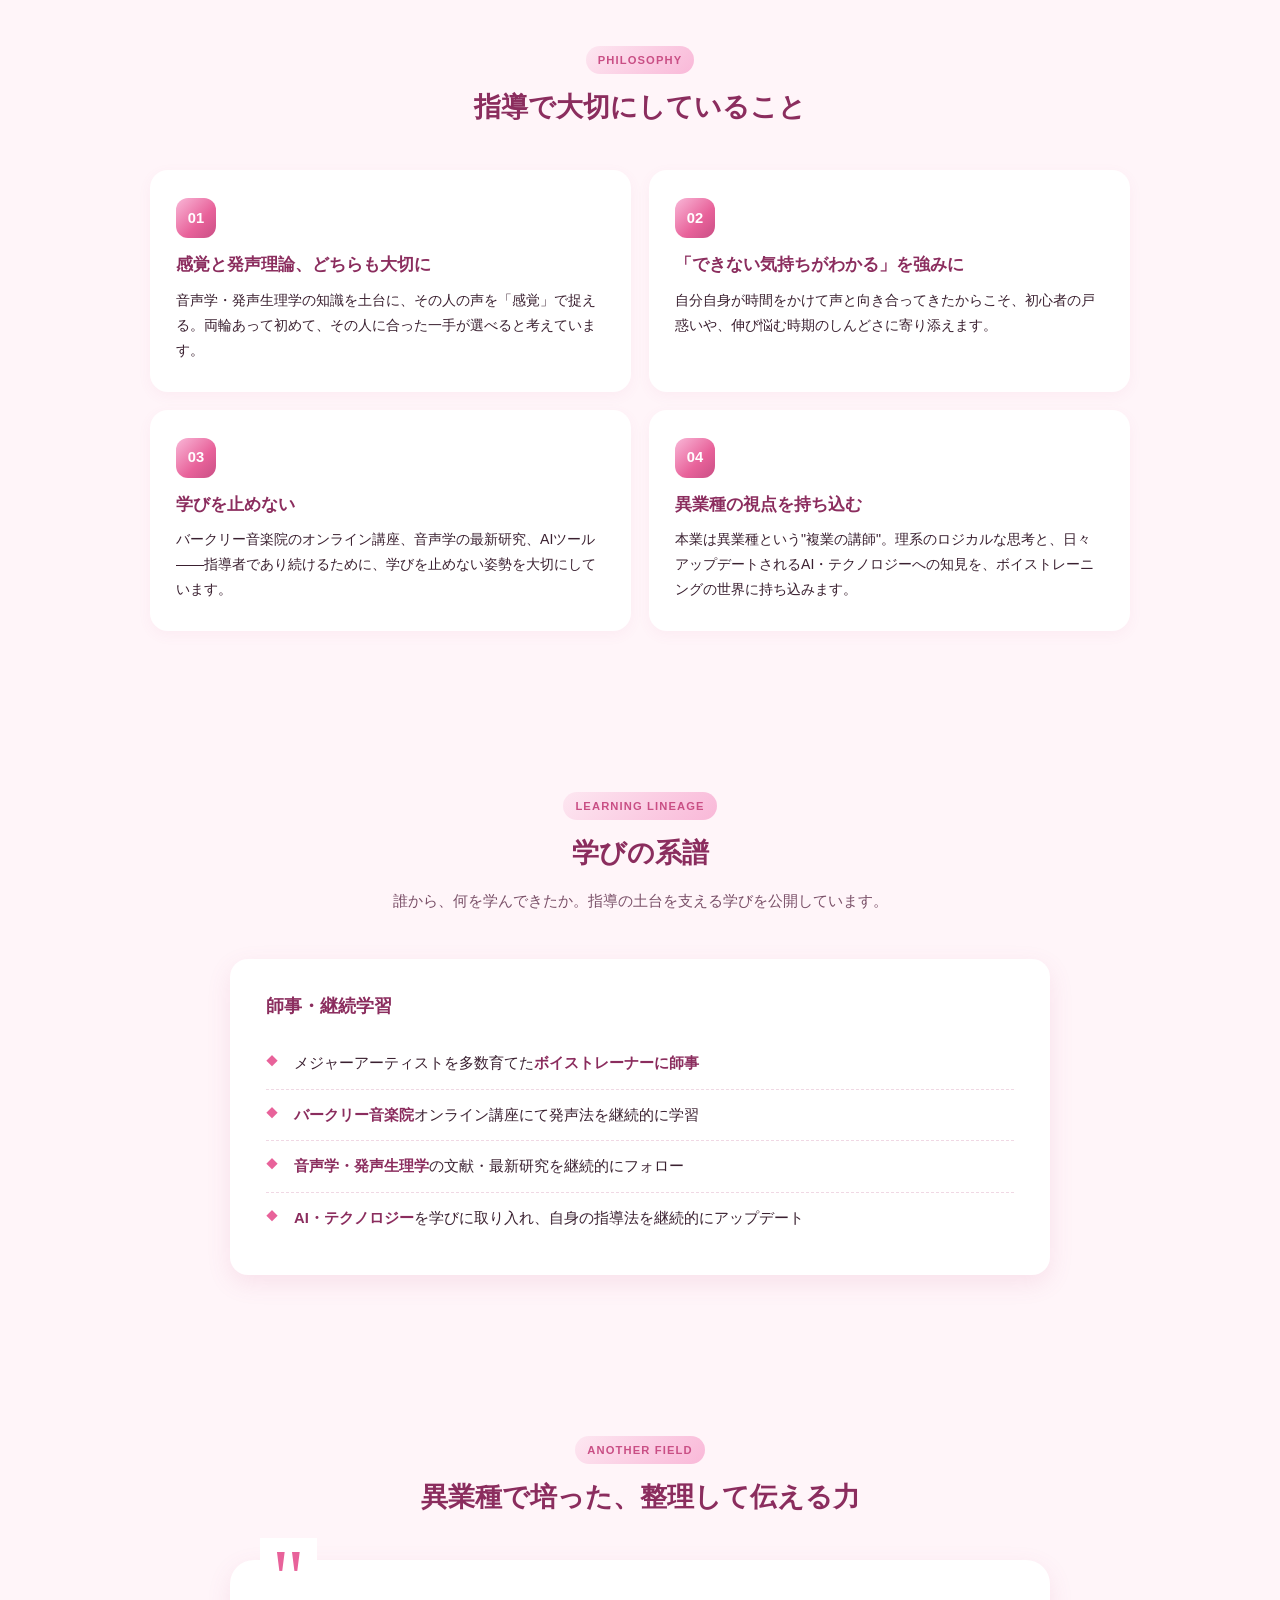
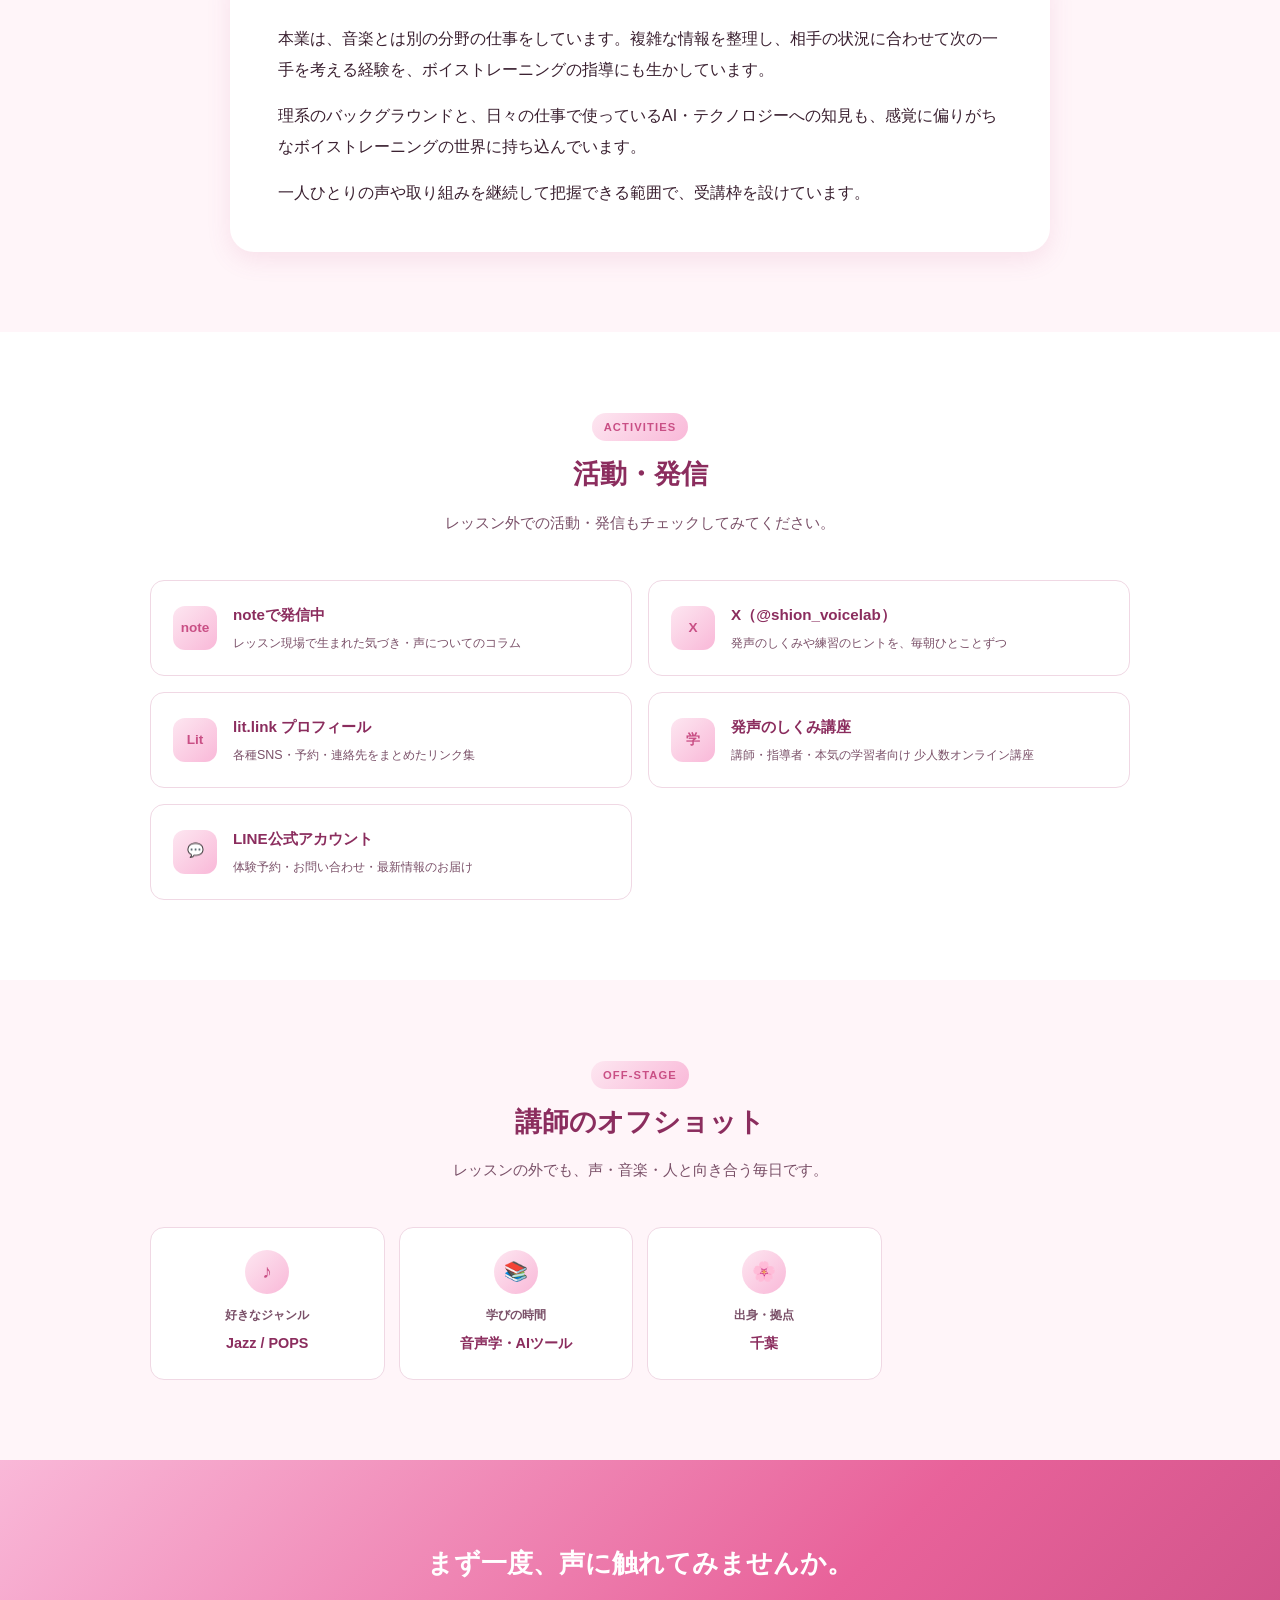
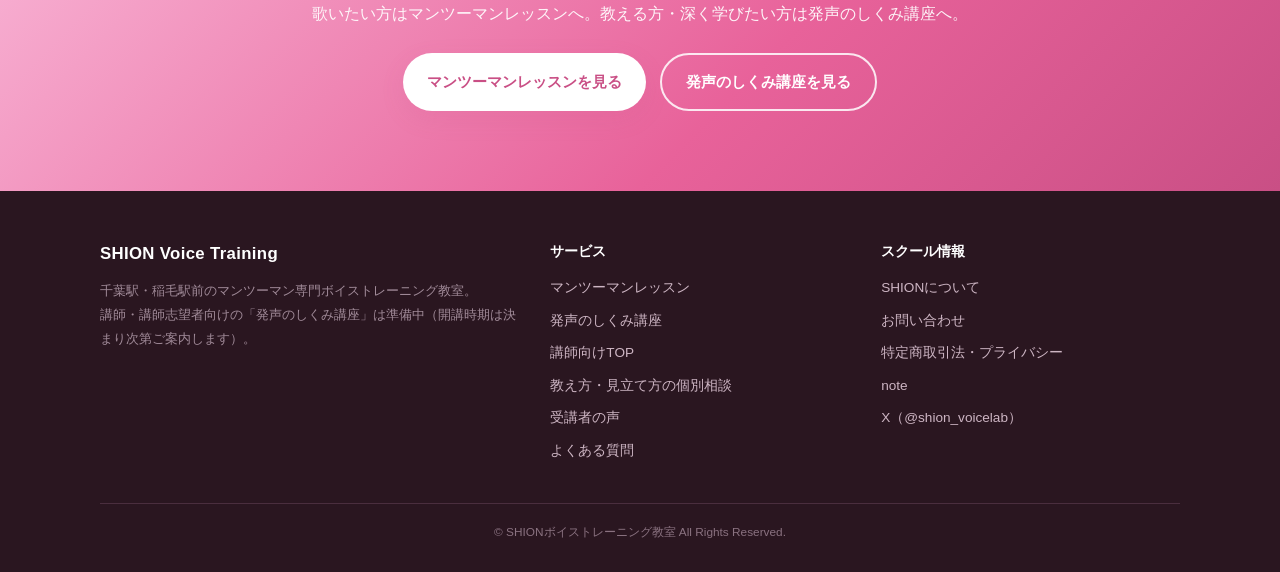
==== commit 81af2150: "グローバルナビに「講師向け」を新設し、講師向け2ページを再構成 ナビ: - 「講師の方へ」「講師について」を廃止し、「講師向け」ドロップダウン   （講師向けTOP／発声のしくみ講座／教え方・見立て方" ====
--- a/about/index.html
+++ b/about/index.html
@@ -438,6 +438,59 @@
   font-size: 0.82em; font-weight: 800;
   border: 1px dashed #e6b800;
 }
+
+/* ===== グローバルナビ：講師向けドロップダウン／アコーディオン ===== */
+.nav-group { position: relative; display: flex; align-items: center; }
+.nav-parent {
+  font-family: inherit; font-size: 0.88rem; font-weight: 600; color: var(--ink);
+  background: none; border: 0; padding: 0; cursor: pointer;
+  display: inline-flex; align-items: center; gap: 5px; line-height: inherit;
+}
+.nav-parent:hover, .nav-parent[aria-expanded="true"] { color: var(--rose); }
+.nav-group.is-current > .nav-parent { color: var(--rose); }
+.nav-caret {
+  width: 0; height: 0; border-left: 4px solid transparent; border-right: 4px solid transparent;
+  border-top: 5px solid currentColor; transition: transform .15s;
+}
+.nav-parent[aria-expanded="true"] .nav-caret { transform: rotate(180deg); }
+.nav-sub {
+  display: none; position: absolute; top: 100%; left: 50%; transform: translateX(-50%);
+  margin-top: 12px; min-width: 232px; z-index: 120;
+  background: #fff; border: 1px solid var(--line); border-radius: 14px;
+  box-shadow: var(--shadow); padding: 8px;
+}
+.nav-sub.open { display: block; }
+.nav-sub a {
+  display: block; padding: 10px 14px; border-radius: 9px;
+  font-size: 0.84rem; font-weight: 600; color: var(--ink); white-space: nowrap;
+}
+.nav-sub a:hover, .nav-sub a:focus-visible { background: var(--light); color: var(--rose); }
+.nav-sub a.current { color: var(--rose); font-weight: 800; }
+.nav-parent:focus-visible, .nav-sub a:focus-visible { outline: 2px solid var(--rose); outline-offset: 2px; }
+@media (max-width: 1080px) and (min-width: 761px) {
+  .nav-parent { font-size: 0.8rem; }
+}
+@media (max-width: 900px) and (min-width: 761px) {
+  .nav-parent { font-size: 0.74rem; }
+  .nav-sub { min-width: 210px; }
+  .nav-sub a { font-size: 0.78rem; }
+}
+@media (max-width: 760px) {
+  .nav-group { display: block; width: 100%; }
+  .nav-parent {
+    width: 100%; justify-content: space-between;
+    padding: 14px 22px; border-bottom: 1px solid var(--line); font-size: 0.88rem;
+  }
+  .nav-sub {
+    display: none; position: static; transform: none; margin: 0; padding: 0;
+    min-width: 0; background: var(--light); border: 0; border-radius: 0; box-shadow: none;
+  }
+  .nav-sub.open { display: block; }
+  .nav-sub a {
+    padding: 13px 22px 13px 38px; border-radius: 0;
+    border-bottom: 1px solid var(--line); white-space: normal; width: 100%;
+  }
+}
 </style>
 </head>
 <body>
@@ -457,12 +510,18 @@
     </button>
     <nav class="nav" id="nav" aria-label="メインメニュー">
       <a href="../lesson/">マンツーマン</a>
-      <a href="../course/">発声のしくみ講座</a>
-      <a href="../teacher/">講師の方へ</a>
-      <a href="./" class="current">講師について</a>
+      <div class="nav-group">
+        <button type="button" class="nav-parent" id="nav-teacher-btn" aria-expanded="false" aria-controls="nav-teacher-sub">講師向け<span class="nav-caret" aria-hidden="true"></span></button>
+        <div class="nav-sub" id="nav-teacher-sub" role="group" aria-labelledby="nav-teacher-btn">
+          <a href="../teacher/">講師向けTOP</a>
+          <a href="../course/">発声のしくみ講座</a>
+          <a href="../teacher-support/">教え方・見立て方の個別相談</a>
+        </div>
+      </div>
       <a href="../voice/">受講者の声</a>
+      <a href="../about/" class="current">SHIONについて</a>
       <a href="../faq/">よくある質問</a>
-      <a href="https://line.me/ti/p/@woa7639t" target="_blank" rel="noopener" class="nav-cta">体験レッスン予約</a>
+      <a href="https://line.me/ti/p/@woa7639t" target="_blank" rel="noopener" class="nav-cta">LINEで相談する</a>
     </nav>
   </div>
 </header>
@@ -753,8 +812,8 @@
       <ul>
         <li><a href="../lesson/">マンツーマンレッスン</a></li>
         <li><a href="../course/">発声のしくみ講座</a></li>
-        <li><a href="../teacher/">講師・講師志望の方へ</a></li>
-        <li><a href="../teacher-support/">講師向け個別相談</a></li>
+        <li><a href="../teacher/">講師向けTOP</a></li>
+        <li><a href="../teacher-support/">教え方・見立て方の個別相談</a></li>
         <li><a href="../voice/">受講者の声</a></li>
         <li><a href="../faq/">よくある質問</a></li>
       </ul>
@@ -762,7 +821,7 @@
     <div class="footer-col">
       <h4>スクール情報</h4>
       <ul>
-        <li><a href="./">講師プロフィール</a></li>
+        <li><a href="./">SHIONについて</a></li>
         <li><a href="mailto:shion.vocal@gmail.com">お問い合わせ</a></li>
         <li><a href="../legal/">特定商取引法・プライバシー</a></li>
         <li><a href="https://note.com/shion_vocal" target="_blank" rel="noopener">note</a></li>
@@ -775,5 +834,37 @@
   </div>
 </footer>
 
+
+<script>
+/* グローバルナビ：講師向けメニューの開閉（クリック／Esc／外側クリック／フォーカス離脱） */
+(function () {
+  var group = document.querySelector('.nav-group');
+  if (!group) return;
+  var btn = group.querySelector('.nav-parent');
+  var sub = group.querySelector('.nav-sub');
+  if (!btn || !sub) return;
+
+  function setOpen(open) {
+    sub.classList.toggle('open', open);
+    btn.setAttribute('aria-expanded', open ? 'true' : 'false');
+  }
+  btn.addEventListener('click', function (e) {
+    e.stopPropagation();
+    setOpen(!sub.classList.contains('open'));
+  });
+  document.addEventListener('click', function (e) {
+    if (!group.contains(e.target)) setOpen(false);
+  });
+  document.addEventListener('keydown', function (e) {
+    if (e.key === 'Escape' && sub.classList.contains('open')) {
+      setOpen(false);
+      btn.focus();
+    }
+  });
+  group.addEventListener('focusout', function (e) {
+    if (!group.contains(e.relatedTarget)) setOpen(false);
+  });
+})();
+</script>
 </body>
 </html>
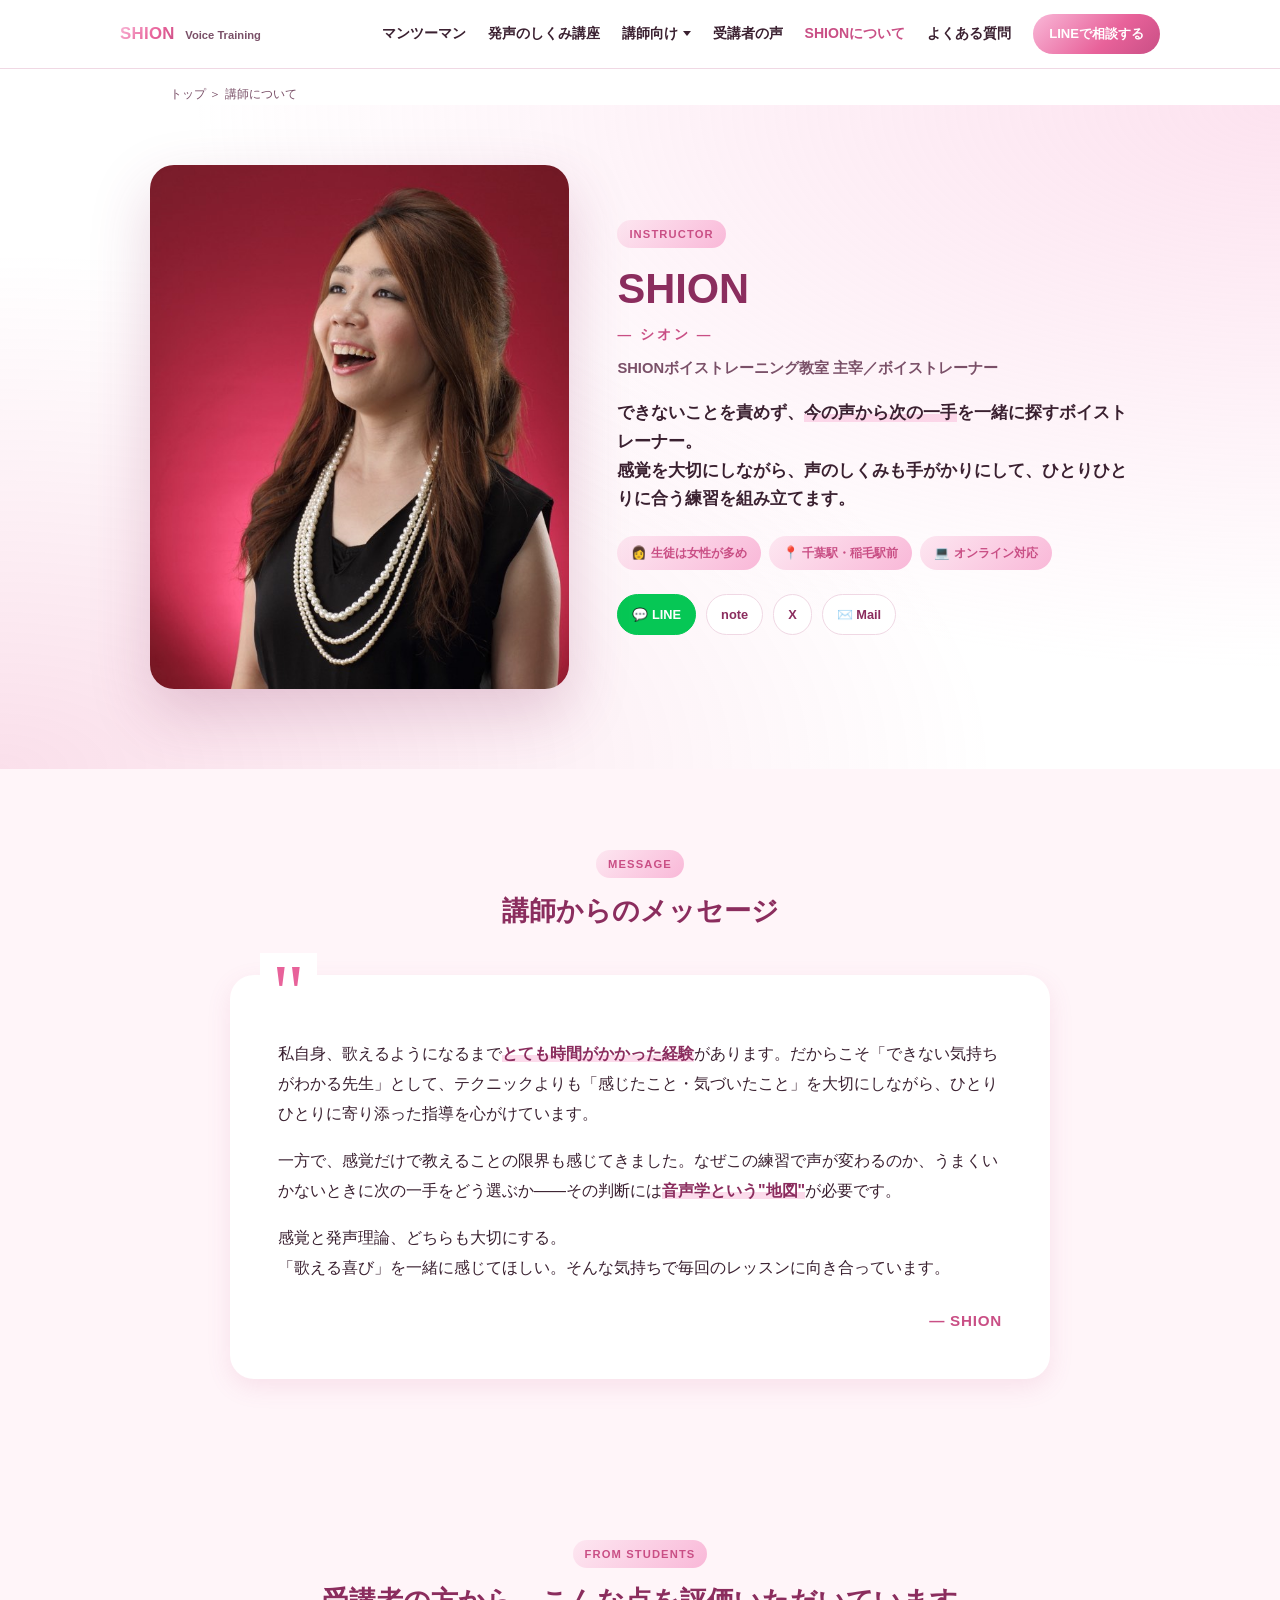
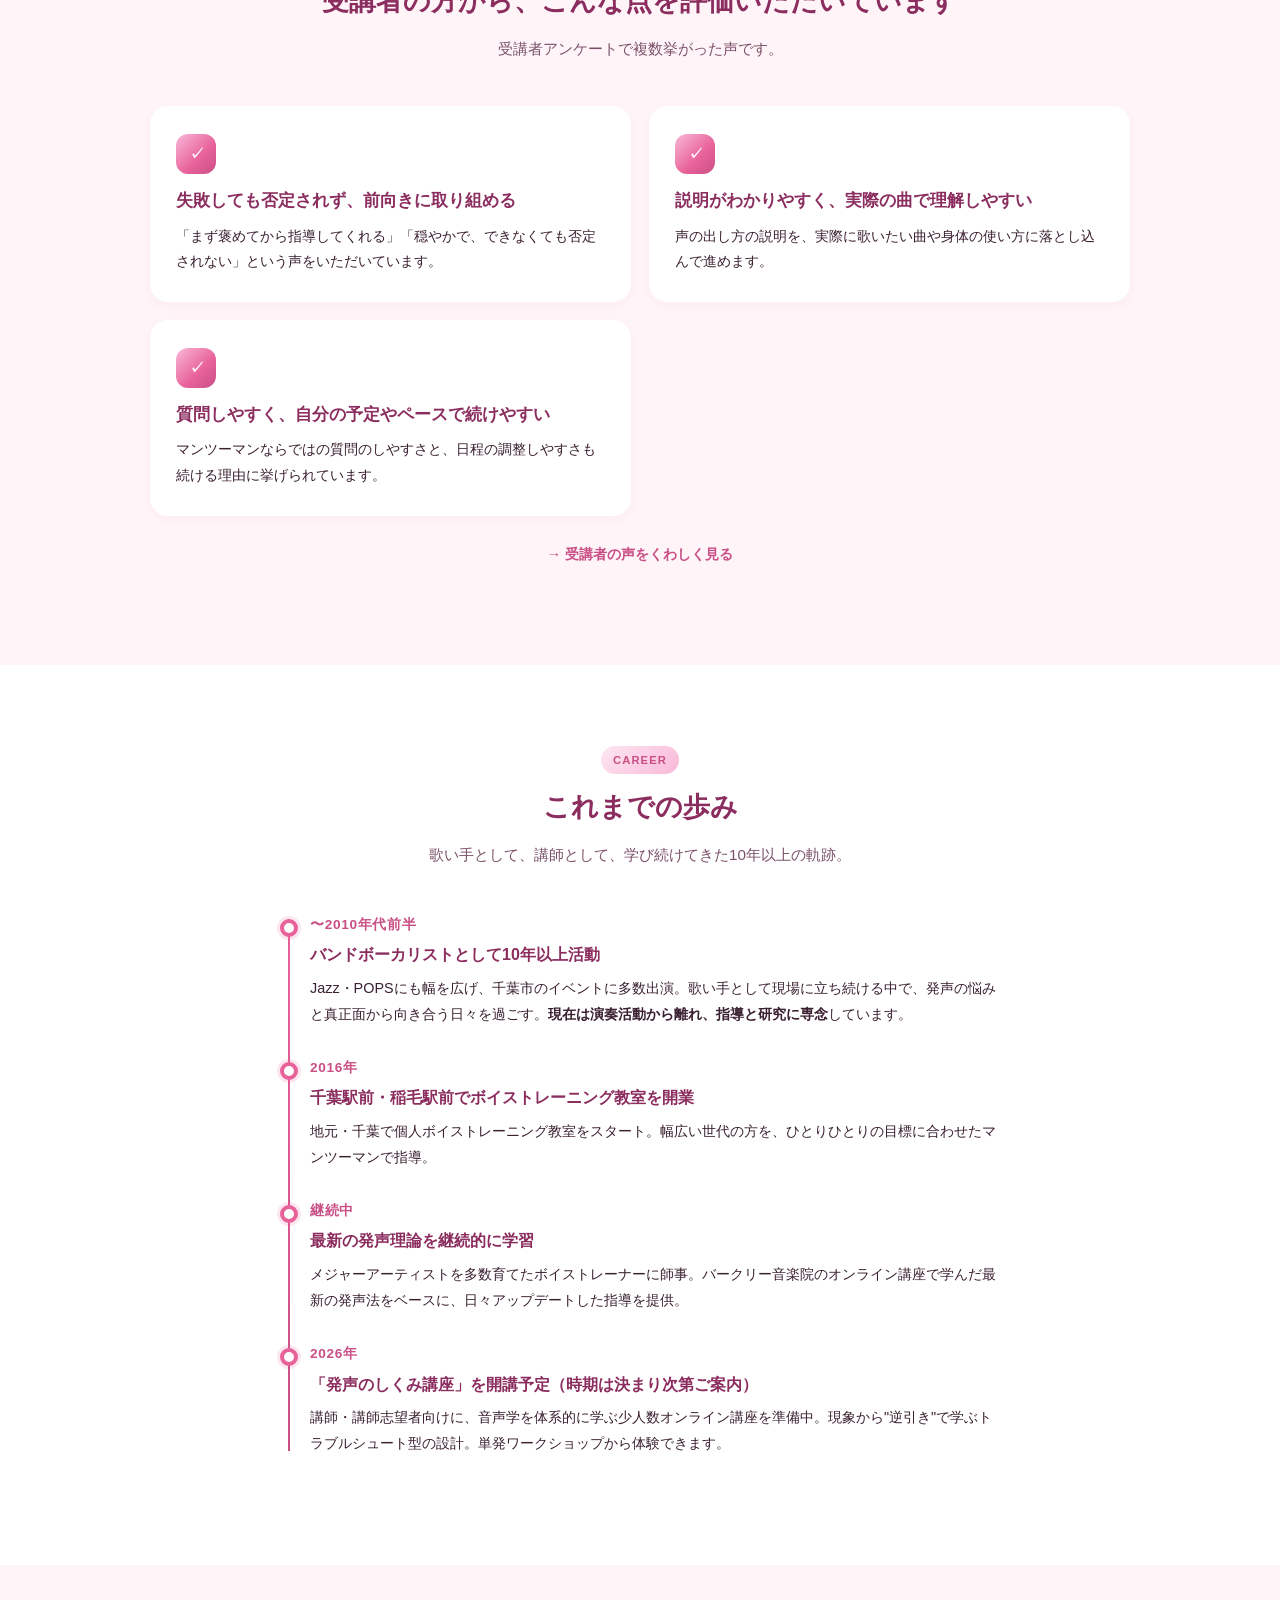
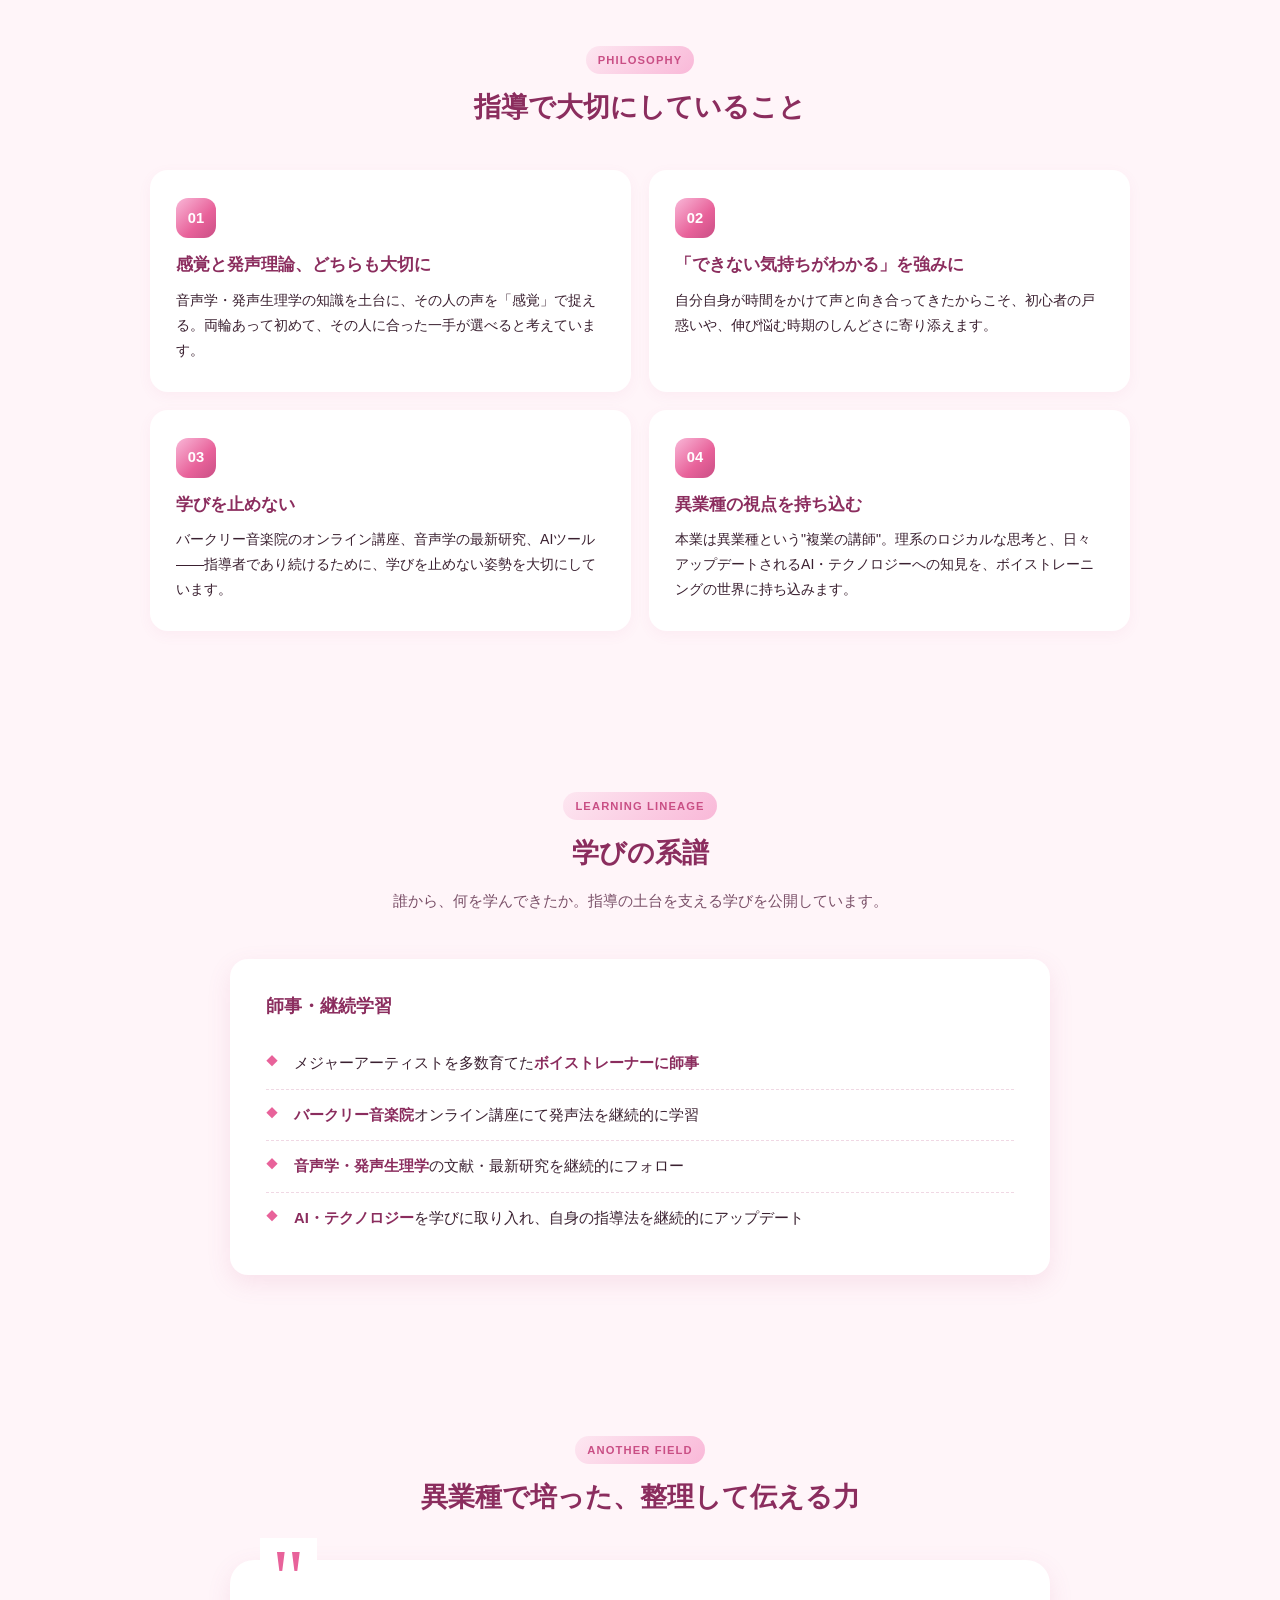
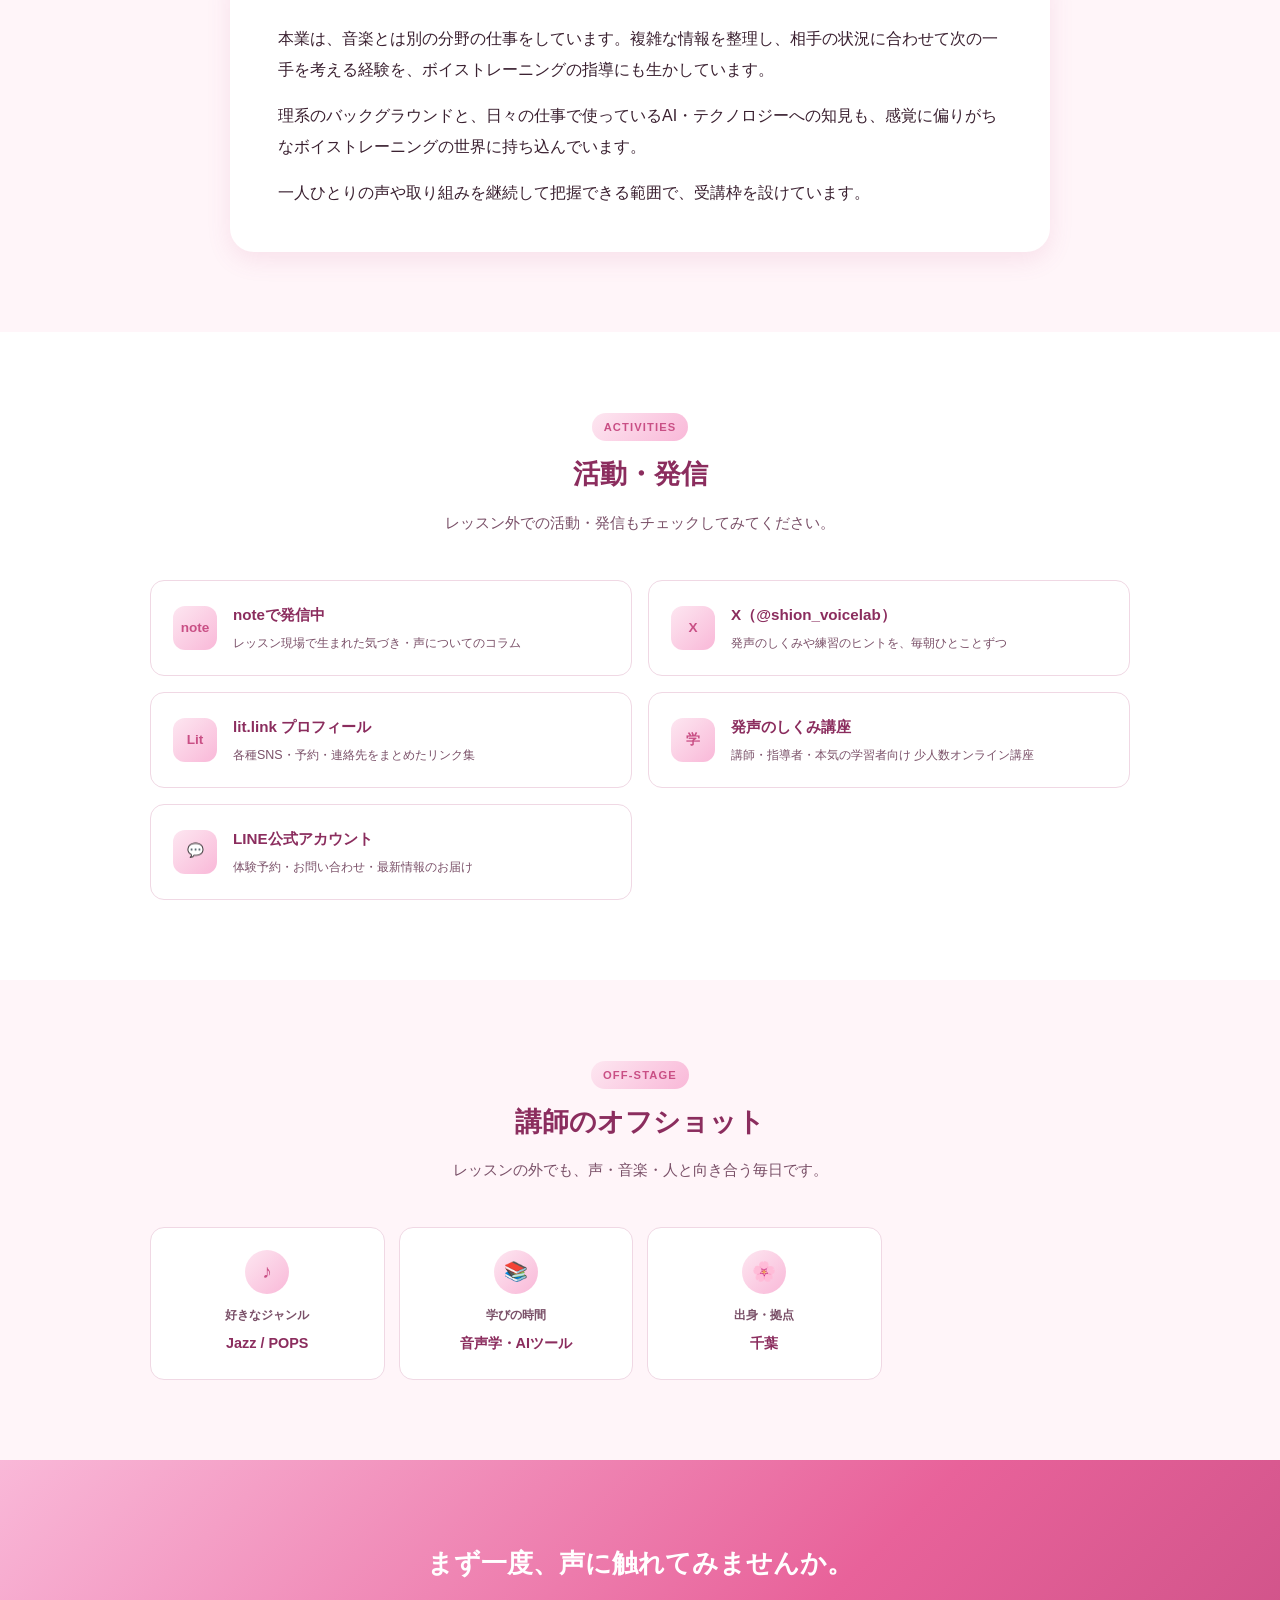
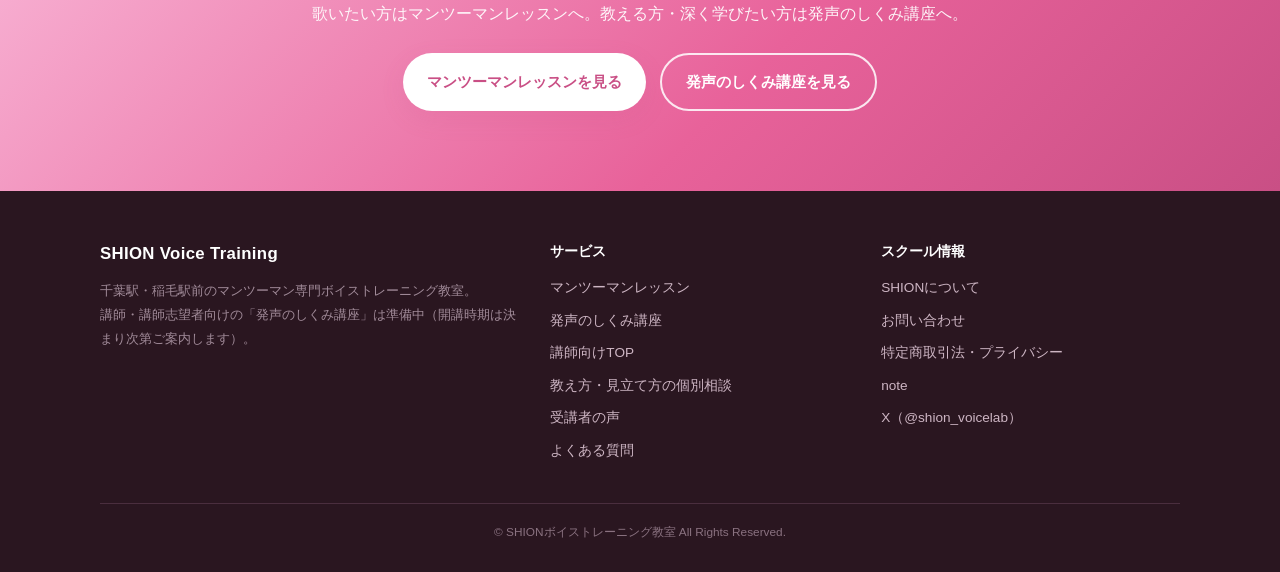
==== commit b079b8c7: "サイトを「歌う・学ぶ・教える」の3本柱に再編 TOP: - サービス欄を訪問者の現在地で分ける3カードに変更   （歌いたい／しくみから学びたい／教えたい・教えている）   見出しを「歌う・学ぶ・教え" ====
--- a/about/index.html
+++ b/about/index.html
@@ -510,11 +510,11 @@
     </button>
     <nav class="nav" id="nav" aria-label="メインメニュー">
       <a href="../lesson/">マンツーマン</a>
+      <a href="../course/">発声のしくみ講座</a>
       <div class="nav-group">
         <button type="button" class="nav-parent" id="nav-teacher-btn" aria-expanded="false" aria-controls="nav-teacher-sub">講師向け<span class="nav-caret" aria-hidden="true"></span></button>
         <div class="nav-sub" id="nav-teacher-sub" role="group" aria-labelledby="nav-teacher-btn">
           <a href="../teacher/">講師向けTOP</a>
-          <a href="../course/">発声のしくみ講座</a>
           <a href="../teacher-support/">教え方・見立て方の個別相談</a>
         </div>
       </div>
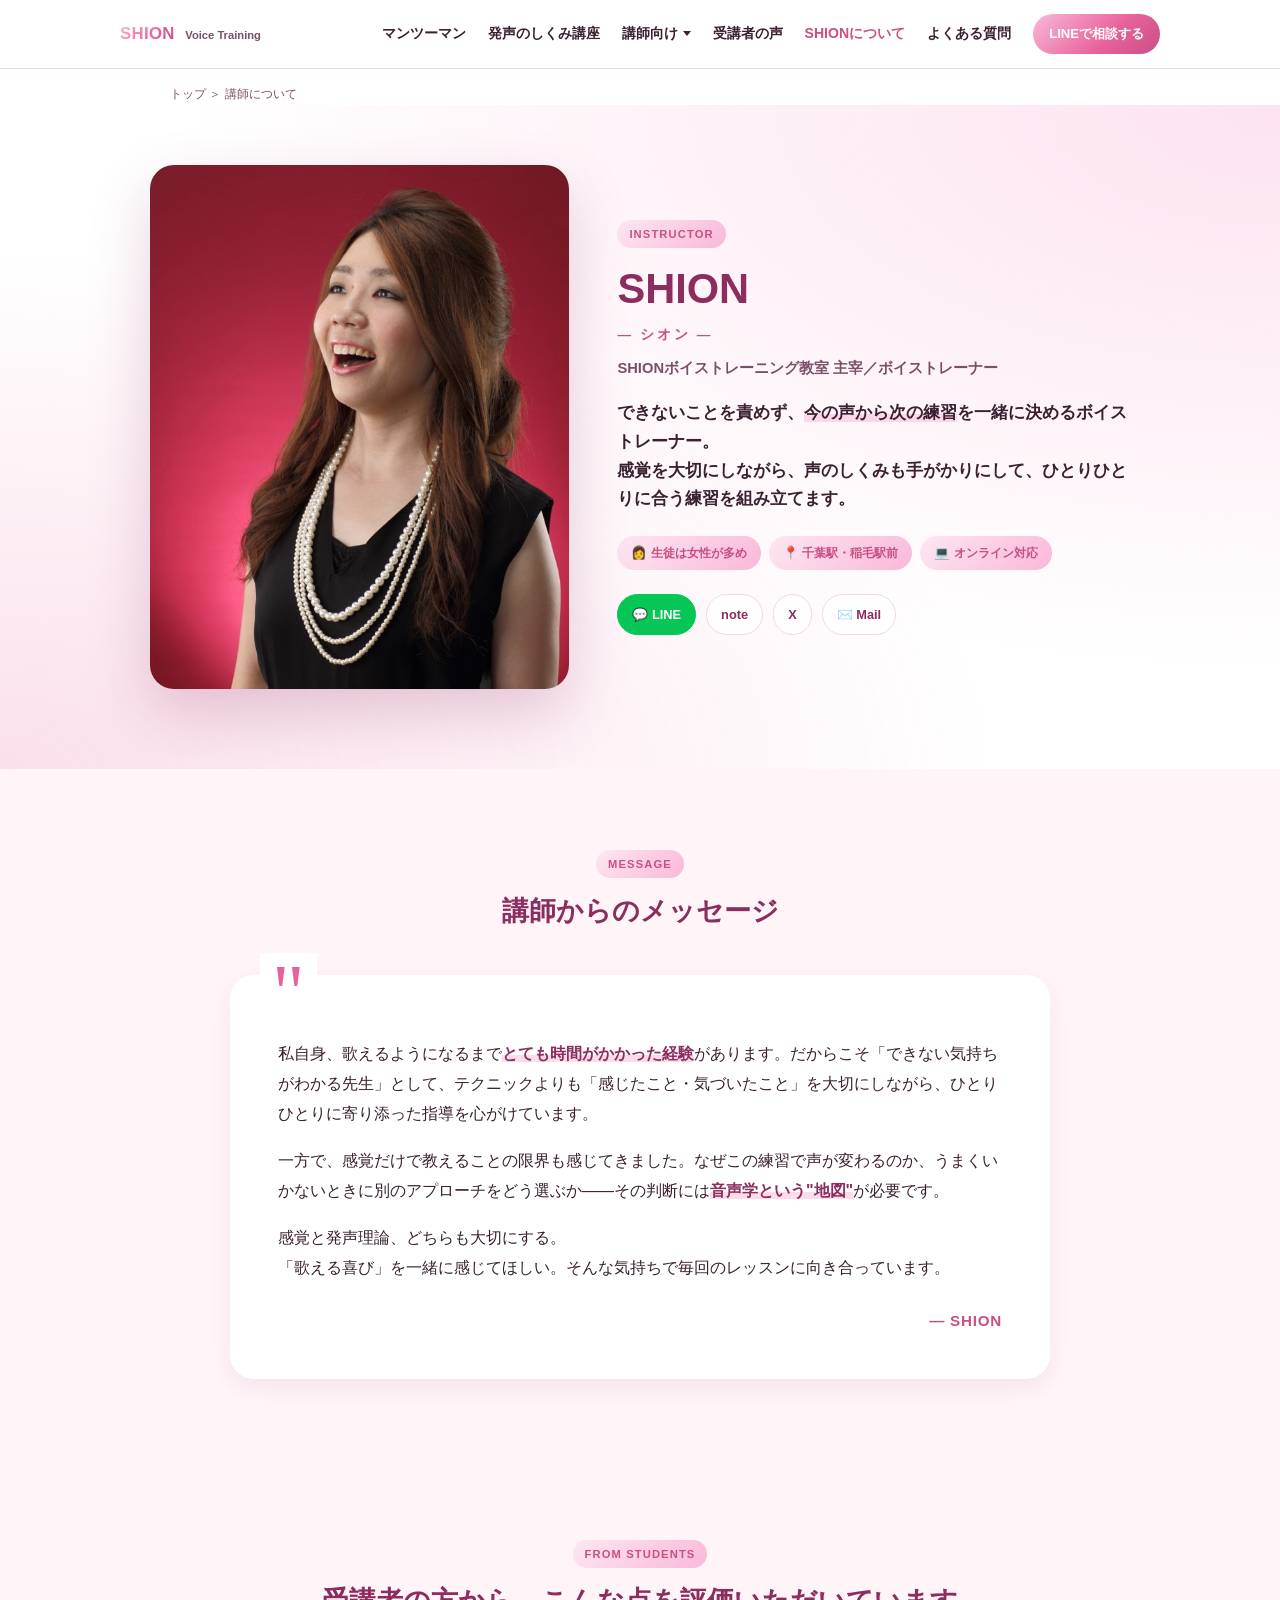
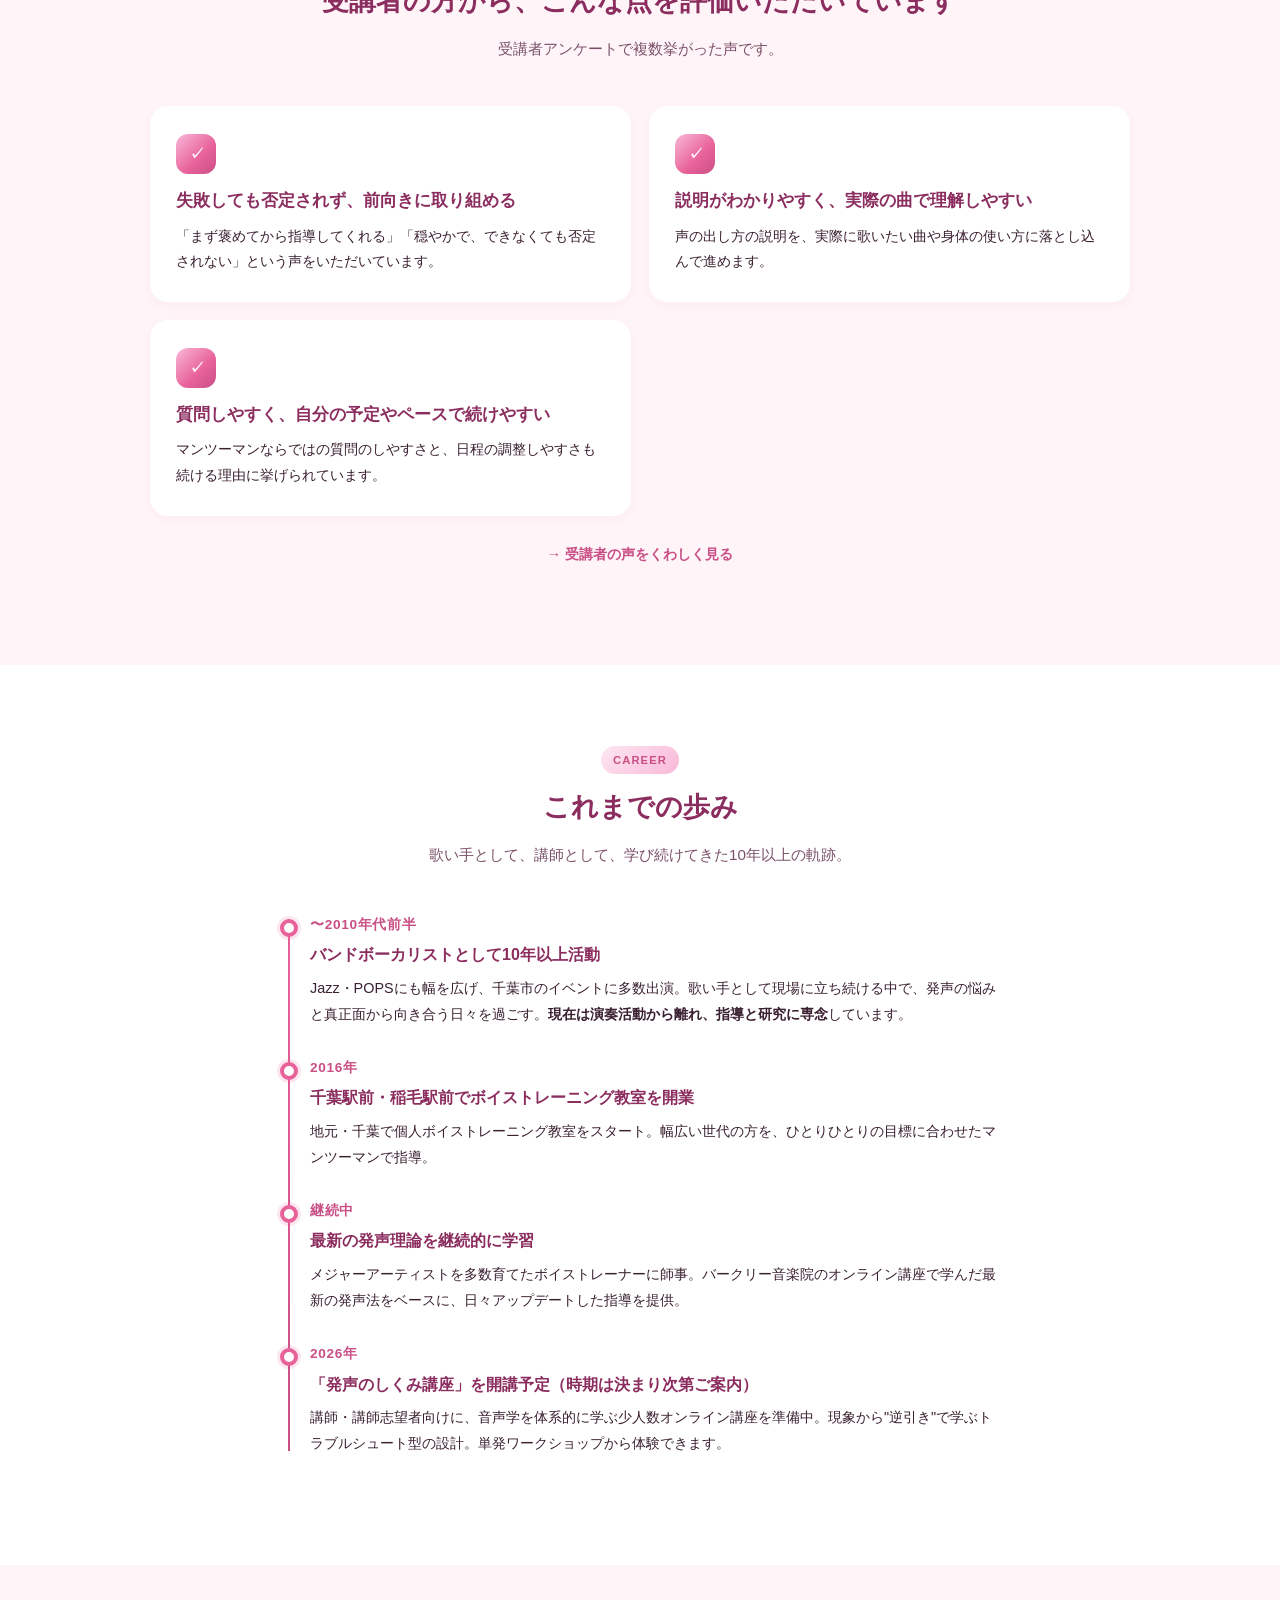
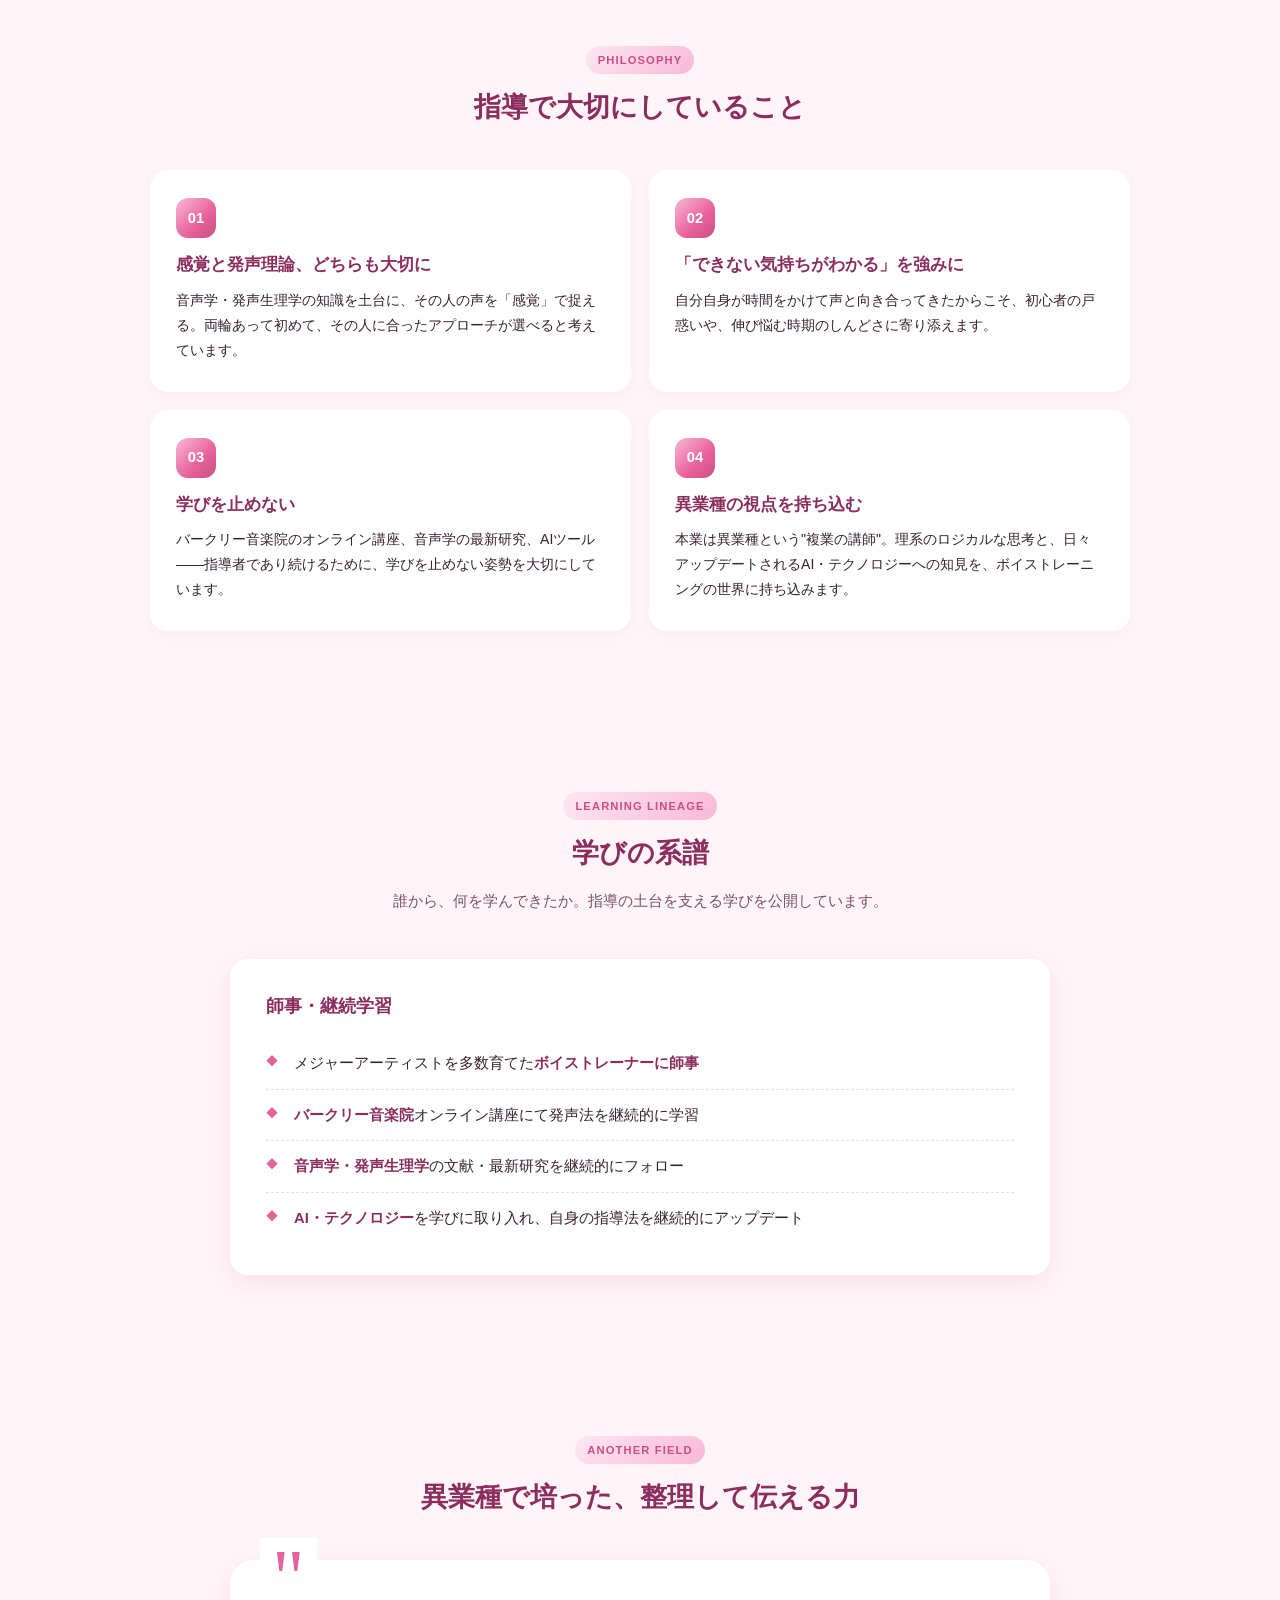
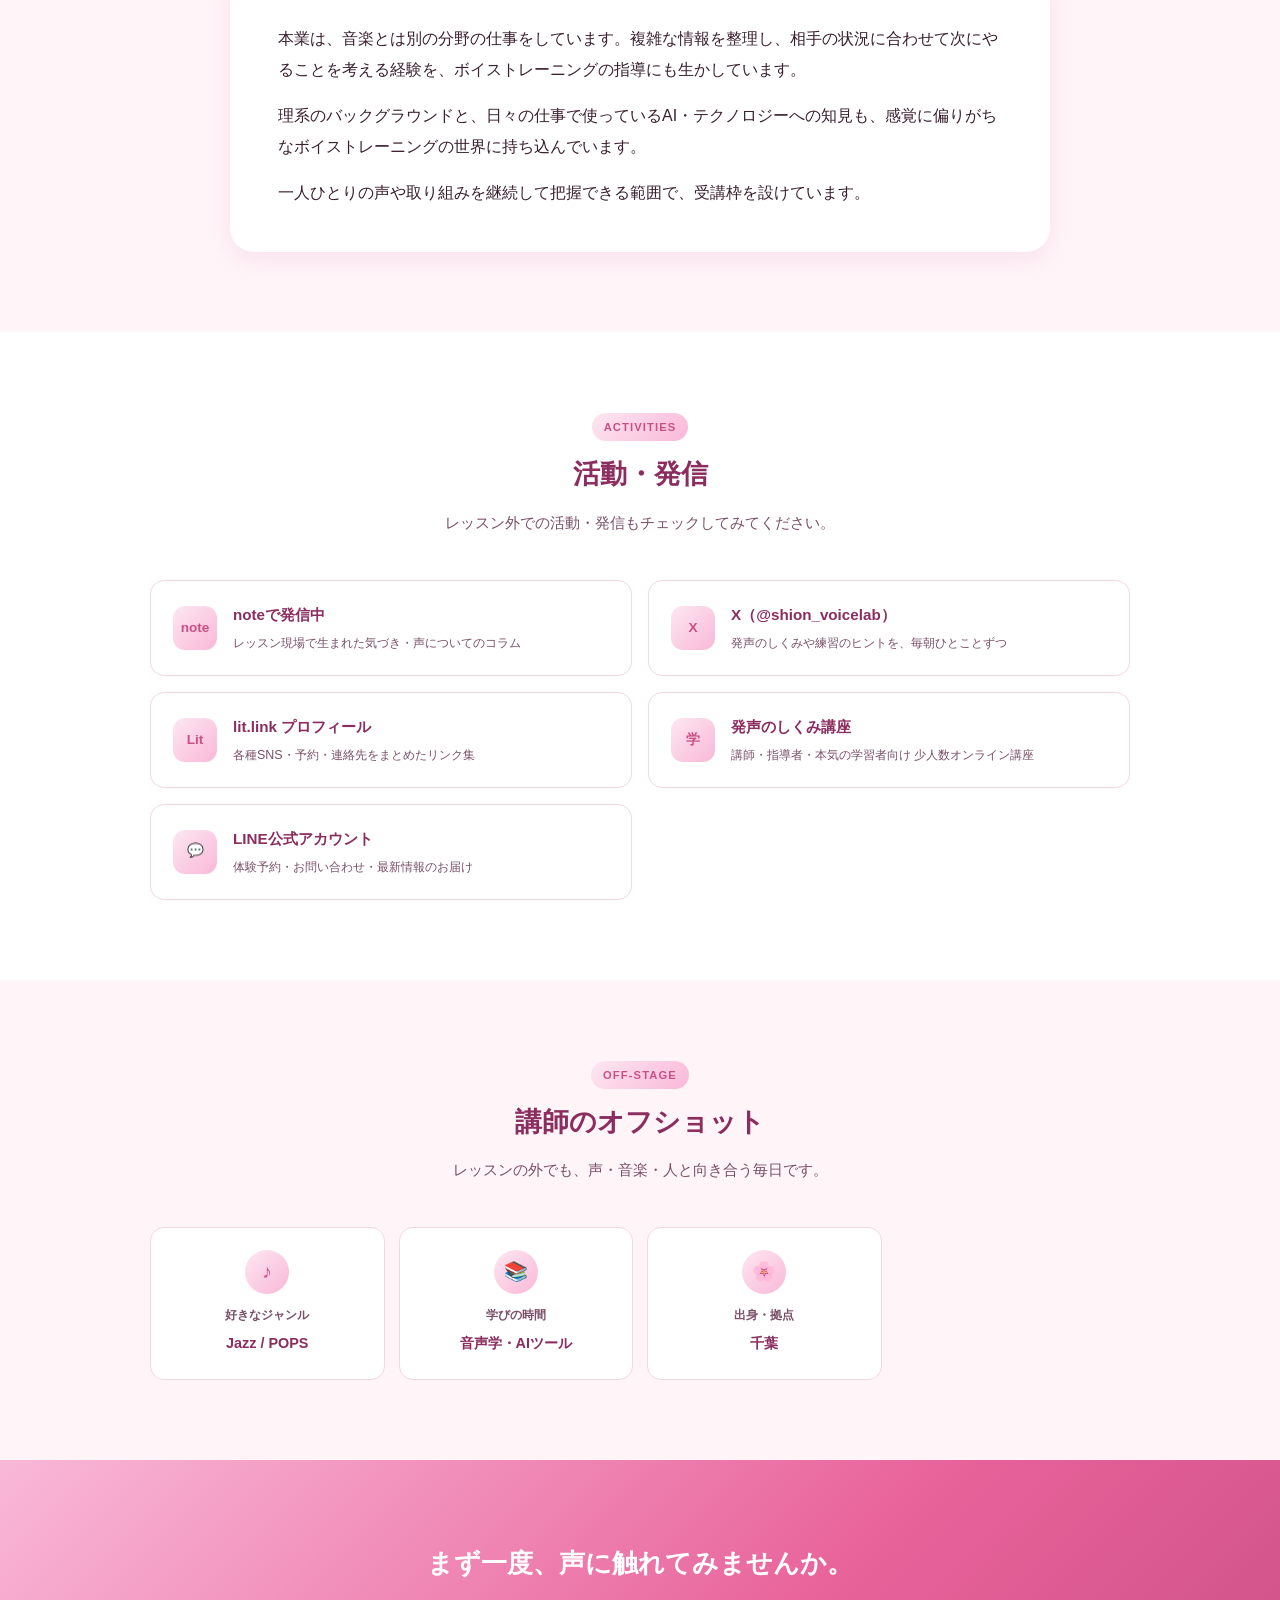
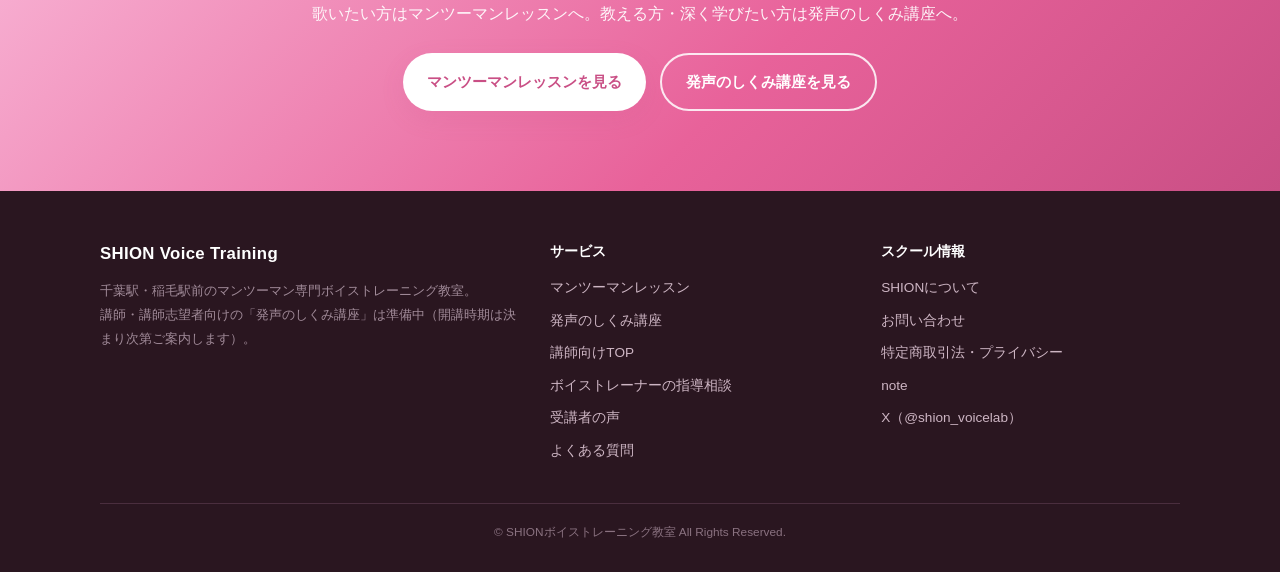
==== commit 3ef1ff09: "「見立て」「次の一手」の表現を置き換え、サービス名を「ボイストレーナーの指導相談」に統一。録音・動画と経験共有のFAQを条件付きで可能に変更 - サービス名33箇所を「ボイストレーナーの指導相談」に統" ====
--- a/about/index.html
+++ b/about/index.html
@@ -515,7 +515,7 @@
         <button type="button" class="nav-parent" id="nav-teacher-btn" aria-expanded="false" aria-controls="nav-teacher-sub">講師向け<span class="nav-caret" aria-hidden="true"></span></button>
         <div class="nav-sub" id="nav-teacher-sub" role="group" aria-labelledby="nav-teacher-btn">
           <a href="../teacher/">講師向けTOP</a>
-          <a href="../teacher-support/">教え方・見立て方の個別相談</a>
+          <a href="../teacher-support/">ボイストレーナーの指導相談</a>
         </div>
       </div>
       <a href="../voice/">受講者の声</a>
@@ -542,7 +542,7 @@
       <div class="romaji">— シオン —</div>
       <p class="role">SHIONボイストレーニング教室 主宰／ボイストレーナー</p>
       <p class="tagline">
-        できないことを責めず、<strong>今の声から次の一手</strong>を一緒に探すボイストレーナー。<br>
+        できないことを責めず、<strong>今の声から次の練習</strong>を一緒に決めるボイストレーナー。<br>
         感覚を大切にしながら、声のしくみも手がかりにして、ひとりひとりに合う練習を組み立てます。
       </p>
       <div class="about-chips">
@@ -570,7 +570,7 @@
 
     <div class="message-box">
       <p>私自身、歌えるようになるまで<strong>とても時間がかかった経験</strong>があります。だからこそ「できない気持ちがわかる先生」として、テクニックよりも「感じたこと・気づいたこと」を大切にしながら、ひとりひとりに寄り添った指導を心がけています。</p>
-      <p>一方で、感覚だけで教えることの限界も感じてきました。なぜこの練習で声が変わるのか、うまくいかないときに次の一手をどう選ぶか——その判断には<strong>音声学という"地図"</strong>が必要です。</p>
+      <p>一方で、感覚だけで教えることの限界も感じてきました。なぜこの練習で声が変わるのか、うまくいかないときに別のアプローチをどう選ぶか——その判断には<strong>音声学という"地図"</strong>が必要です。</p>
       <p>感覚と発声理論、どちらも大切にする。<br>
       「歌える喜び」を一緒に感じてほしい。そんな気持ちで毎回のレッスンに向き合っています。</p>
       <div class="message-sign">— SHION</div>
@@ -653,7 +653,7 @@
       <div class="phil-card">
         <div class="phil-num">01</div>
         <h3 class="phil-title">感覚と発声理論、どちらも大切に</h3>
-        <p class="phil-body">音声学・発声生理学の知識を土台に、その人の声を「感覚」で捉える。両輪あって初めて、その人に合った一手が選べると考えています。</p>
+        <p class="phil-body">音声学・発声生理学の知識を土台に、その人の声を「感覚」で捉える。両輪あって初めて、その人に合ったアプローチが選べると考えています。</p>
       </div>
       <div class="phil-card">
         <div class="phil-num">02</div>
@@ -703,7 +703,7 @@
       <h2 class="section-title">異業種で培った、整理して伝える力</h2>
     </div>
     <div class="message-box" style="background:#fff;">
-      <p>本業は、音楽とは別の分野の仕事をしています。複雑な情報を整理し、相手の状況に合わせて次の一手を考える経験を、ボイストレーニングの指導にも生かしています。</p>
+      <p>本業は、音楽とは別の分野の仕事をしています。複雑な情報を整理し、相手の状況に合わせて次にやることを考える経験を、ボイストレーニングの指導にも生かしています。</p>
       <p>理系のバックグラウンドと、日々の仕事で使っているAI・テクノロジーへの知見も、感覚に偏りがちなボイストレーニングの世界に持ち込んでいます。</p>
       <p>一人ひとりの声や取り組みを継続して把握できる範囲で、受講枠を設けています。</p>
     </div>
@@ -813,7 +813,7 @@
         <li><a href="../lesson/">マンツーマンレッスン</a></li>
         <li><a href="../course/">発声のしくみ講座</a></li>
         <li><a href="../teacher/">講師向けTOP</a></li>
-        <li><a href="../teacher-support/">教え方・見立て方の個別相談</a></li>
+        <li><a href="../teacher-support/">ボイストレーナーの指導相談</a></li>
         <li><a href="../voice/">受講者の声</a></li>
         <li><a href="../faq/">よくある質問</a></li>
       </ul>
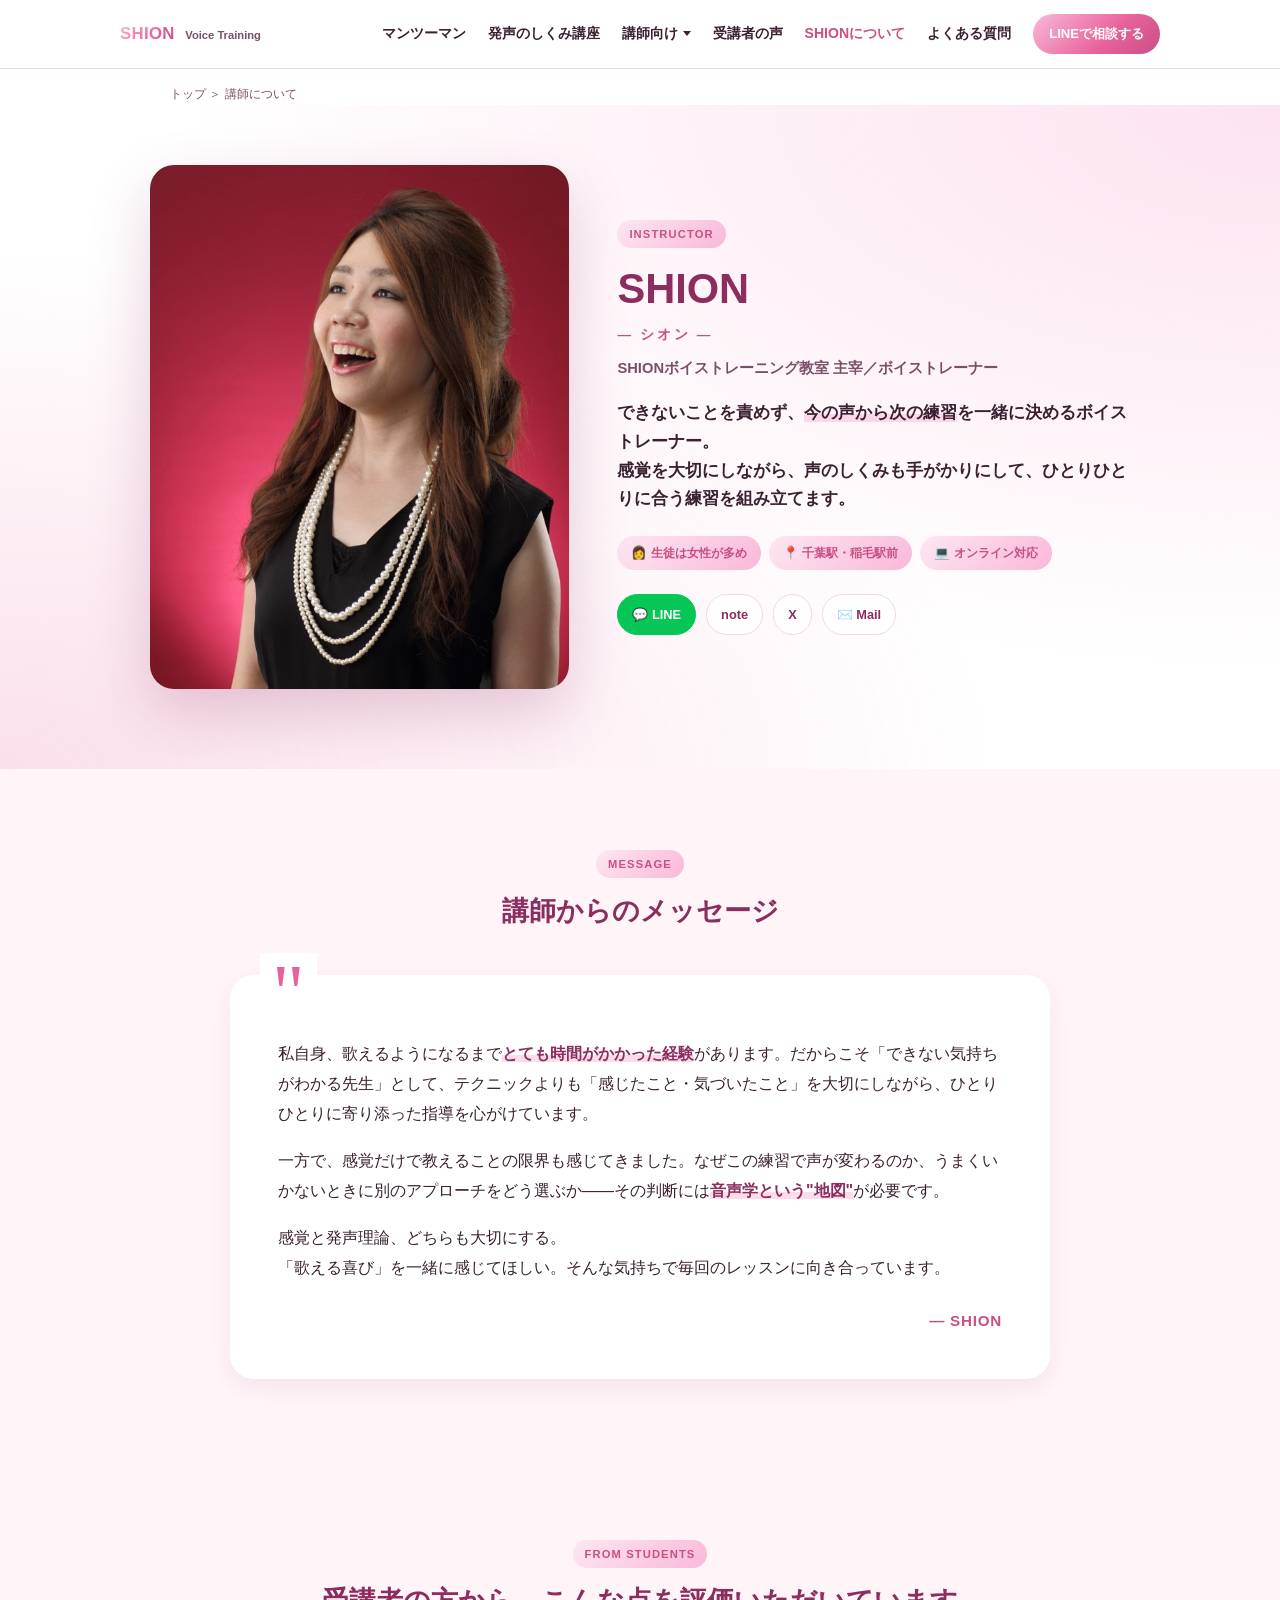
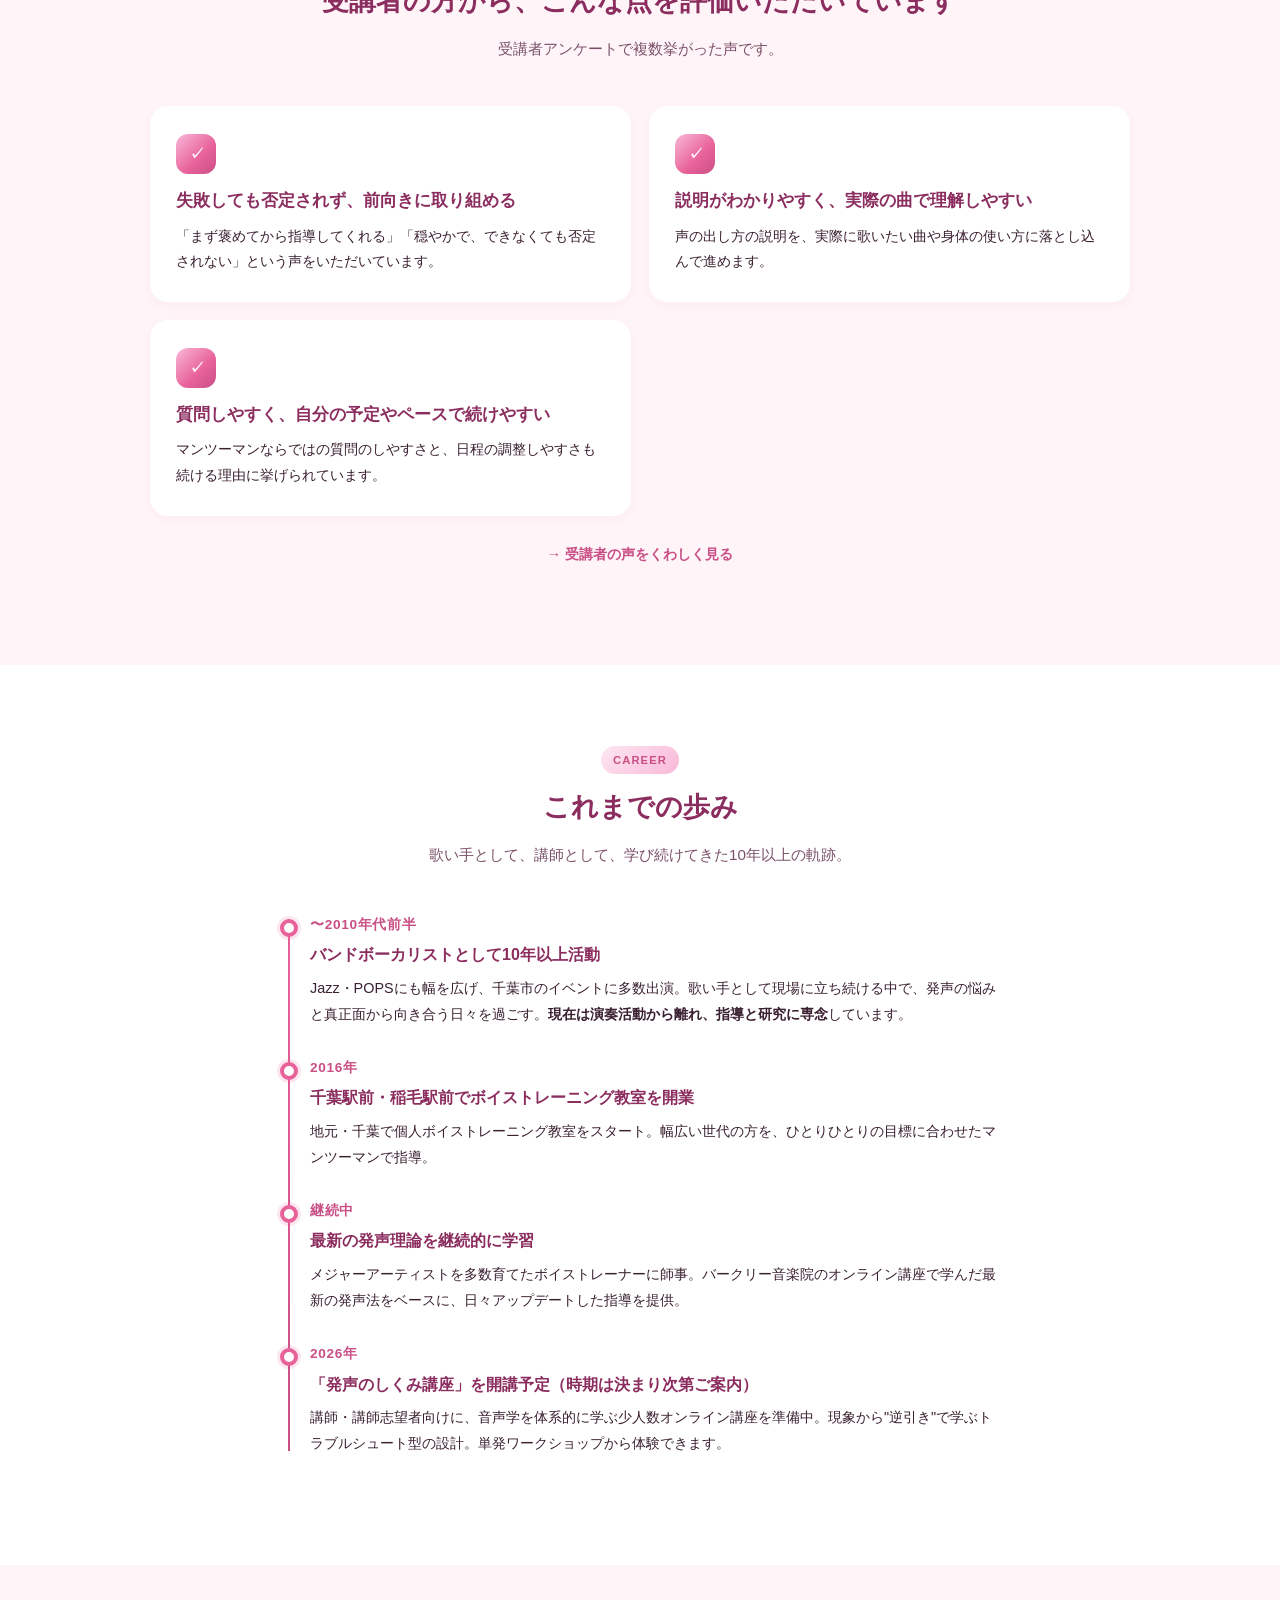
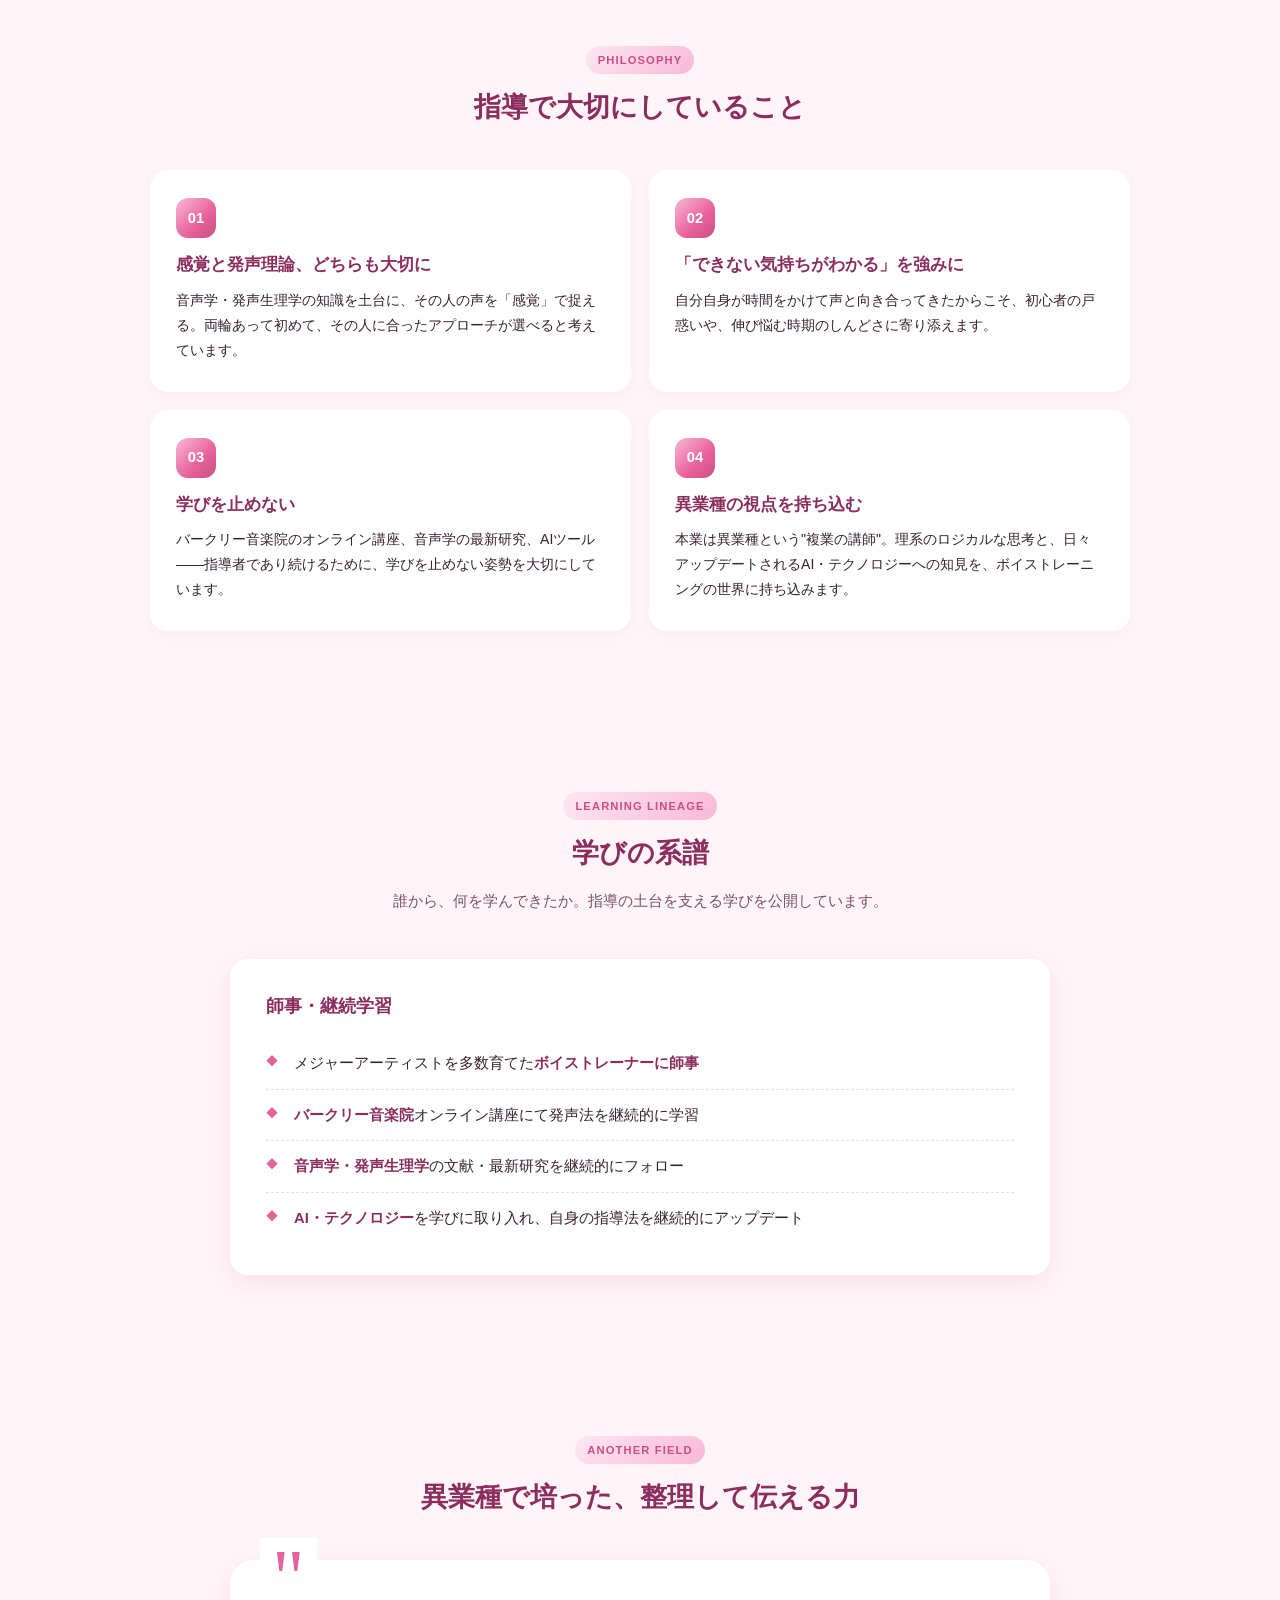
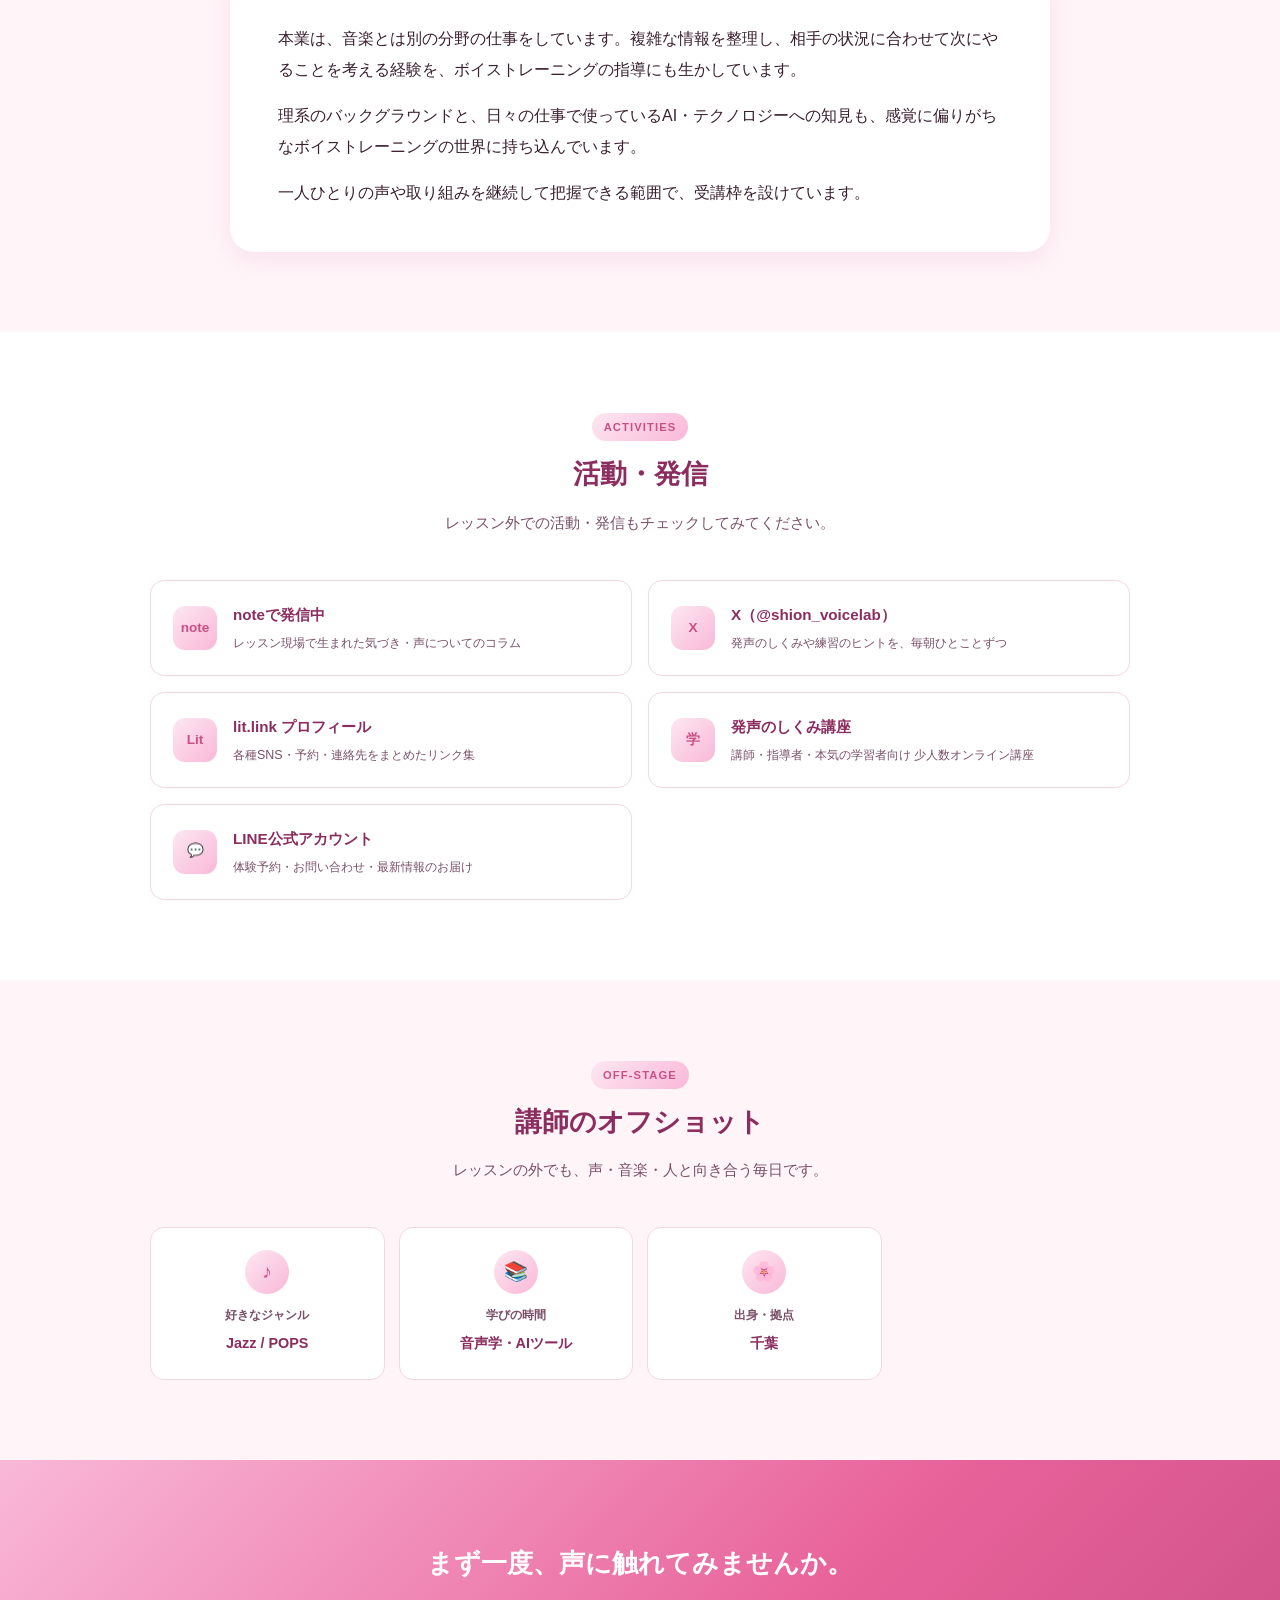
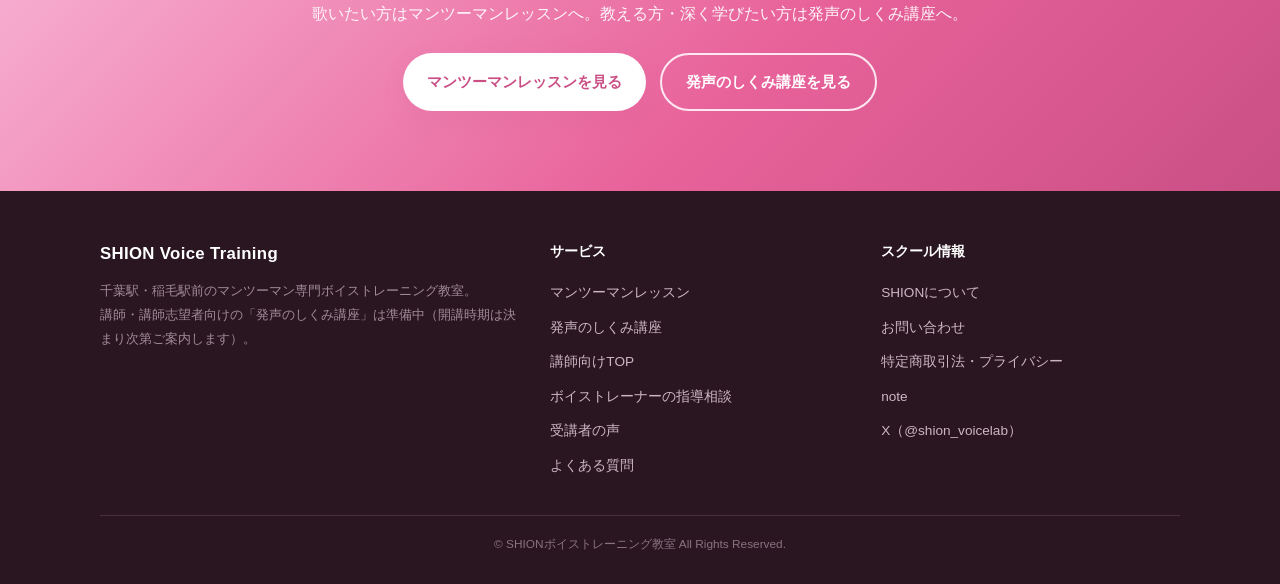
==== commit b23519b0: "フッターリンクのタップ領域を24px以上に拡大し、旧版バックアップ index_old.html を削除 - .footer-col a を inline-block + padding 5px 0 " ====
--- a/about/index.html
+++ b/about/index.html
@@ -421,7 +421,8 @@
 .footer-brand p { color: #a08a98; font-size: 0.82rem; margin: 10px 0 0; }
 .footer-col h4 { color: #fff; font-size: 0.88rem; font-weight: 800; margin: 0 0 12px; }
 .footer-col ul { list-style: none; padding: 0; margin: 0; }
-.footer-col li { margin-bottom: 8px; }
+.footer-col li { margin-bottom: 0; }
+.footer-col a { display: inline-block; padding: 5px 0; }
 .footer-col a:hover { color: #fff; }
 .footer-bottom {
   max-width: 1080px; margin: 32px auto 0; padding-top: 18px;
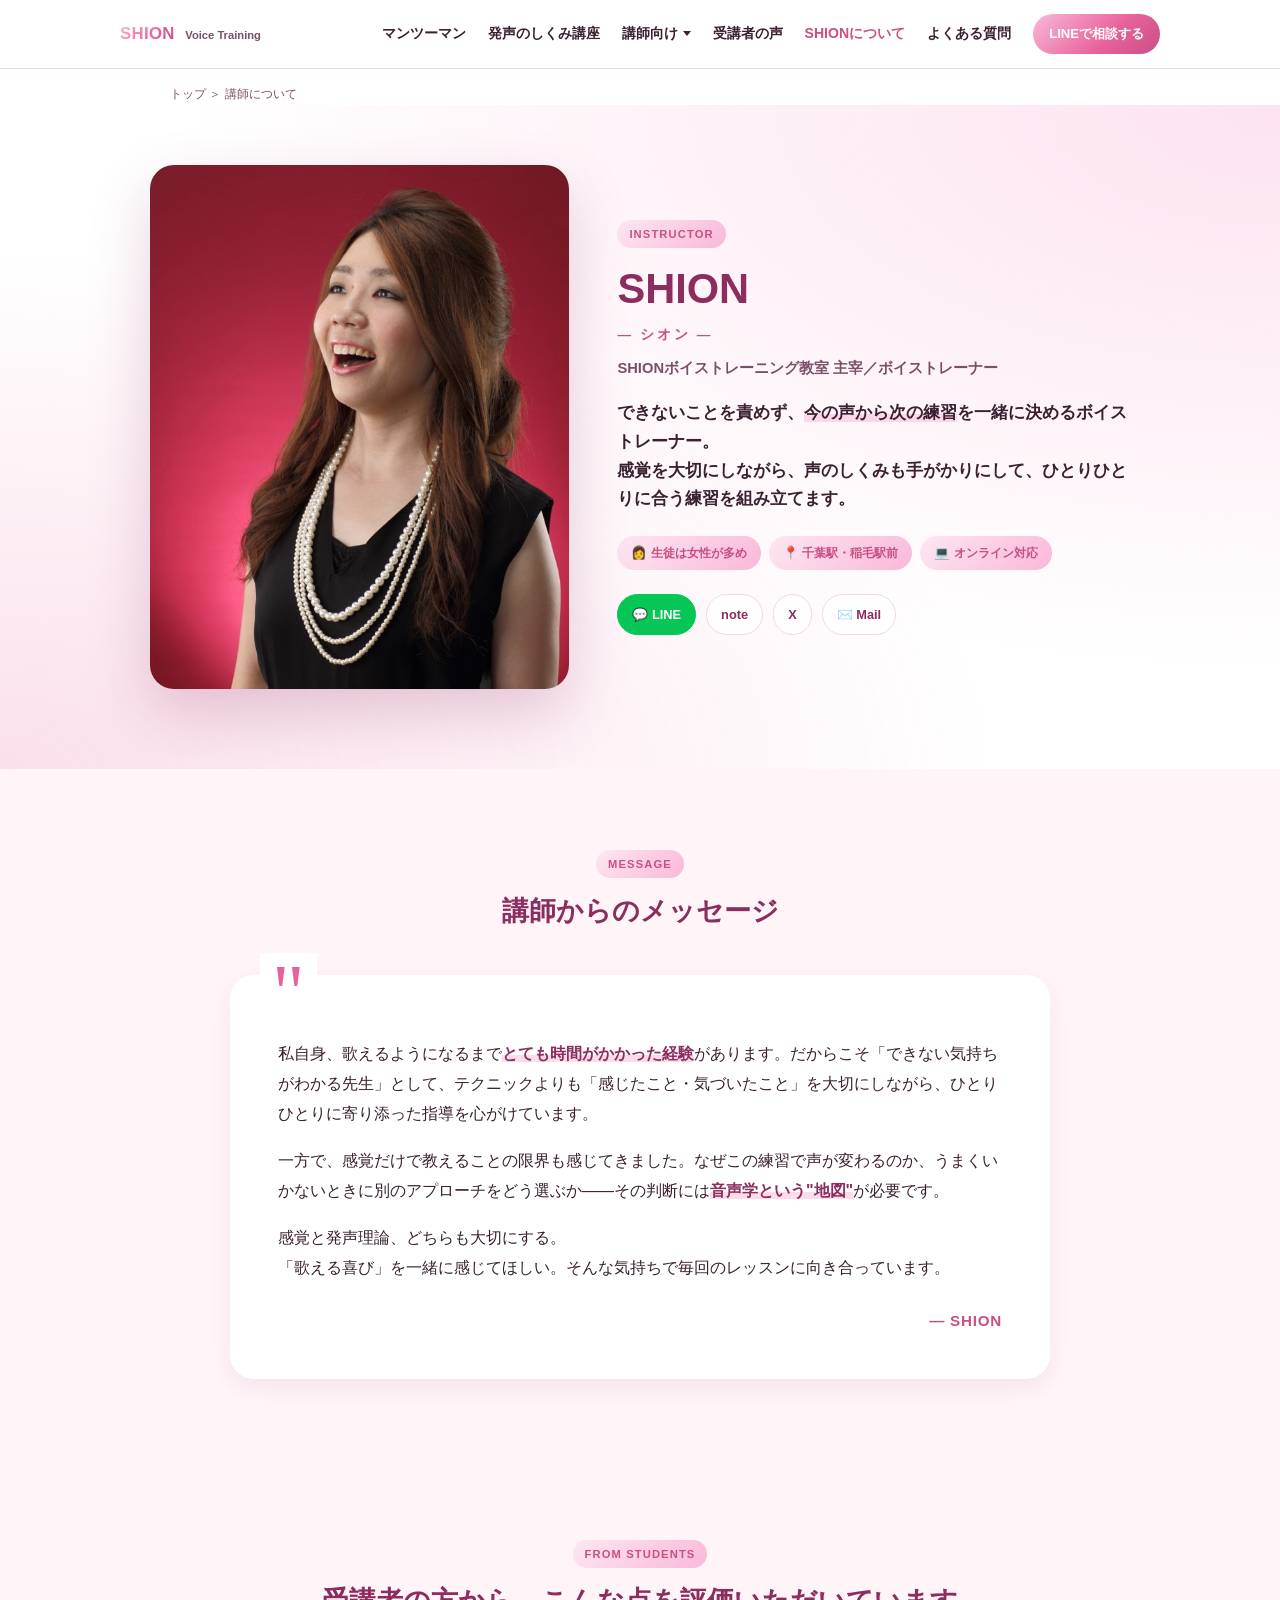
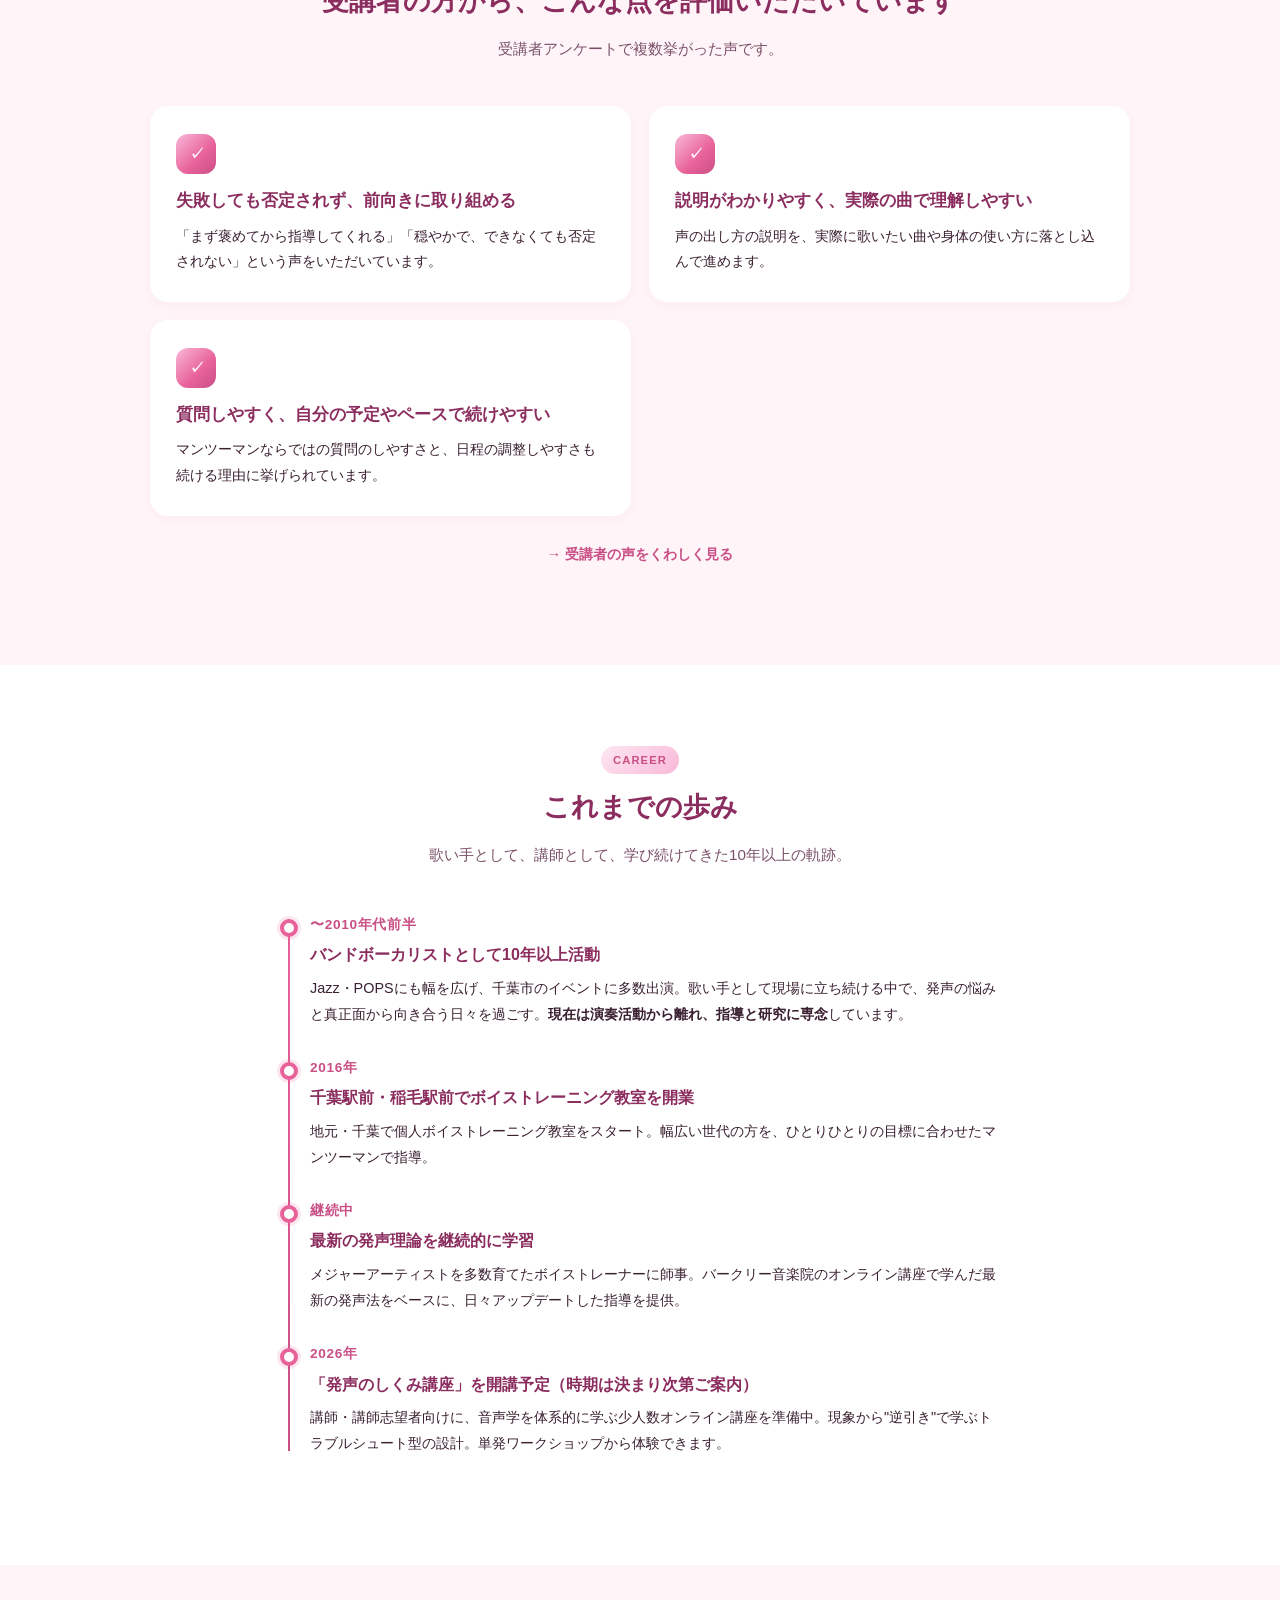
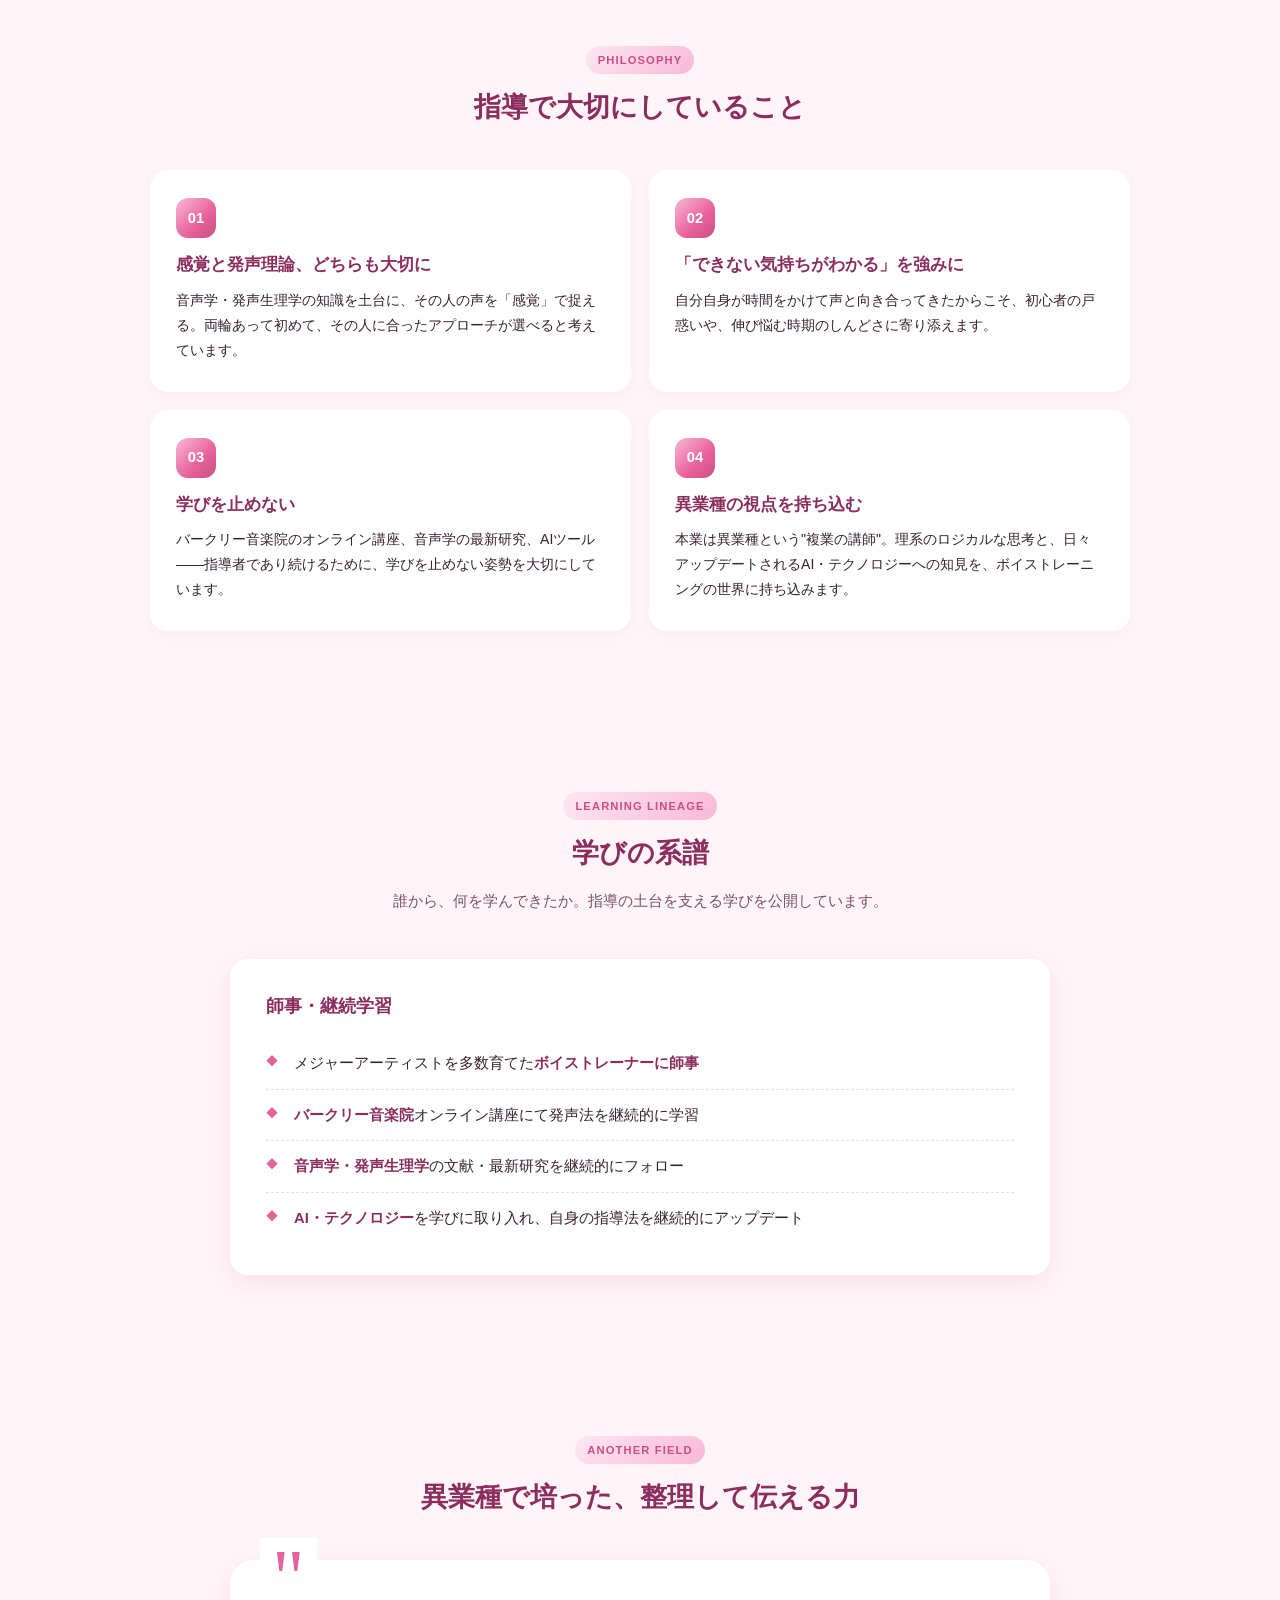
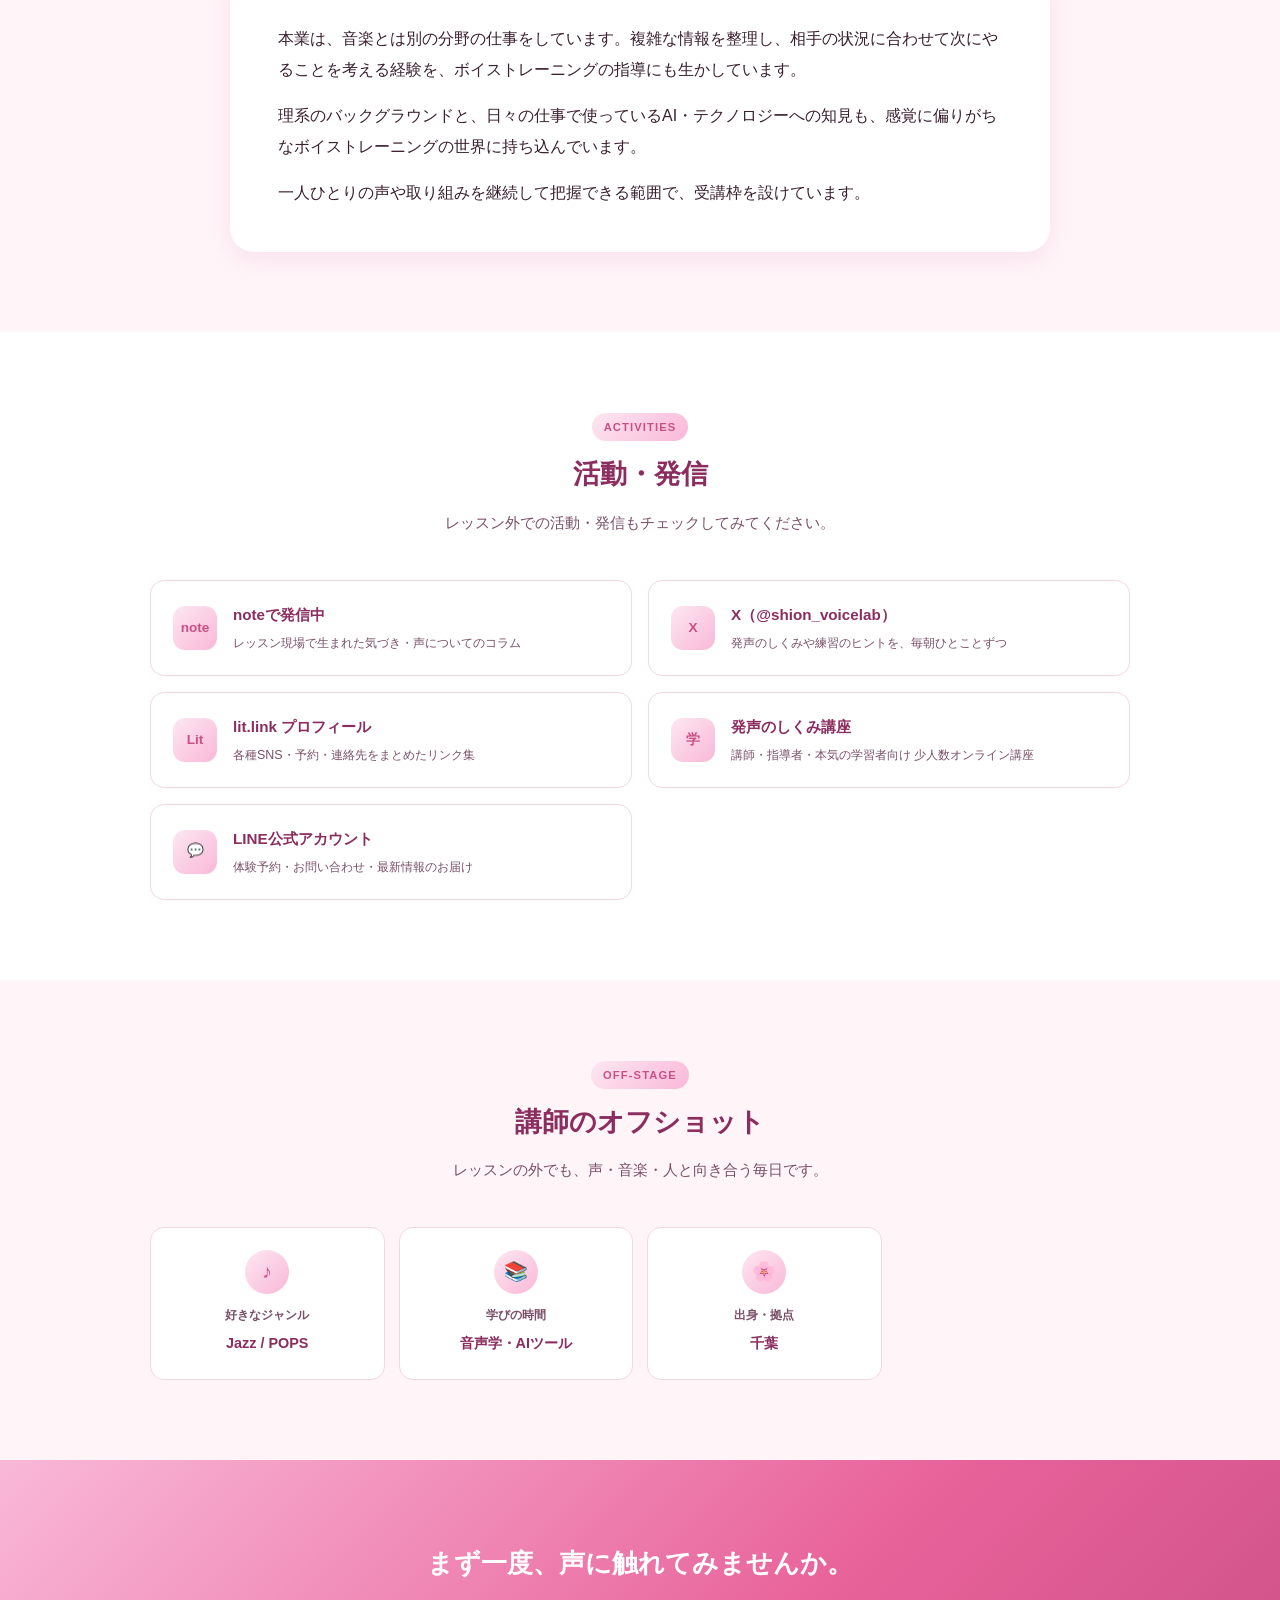
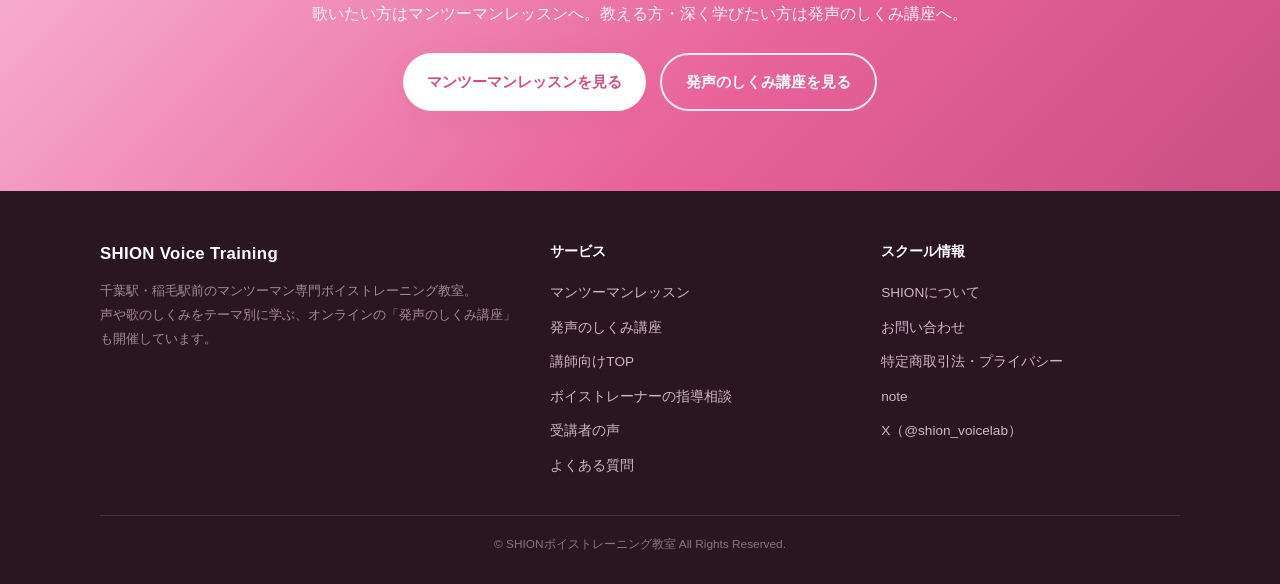
==== commit 2d89fd5b: "講座ページに今後の開催予定（11/1リズム編・12/6ミックスボイス編予告）を追加し、全ページのフッター文言を統一 - /course/：冒頭に開催予定（11/1は申込受付準備中・申込ボタンは受付確認" ====
--- a/about/index.html
+++ b/about/index.html
@@ -806,7 +806,7 @@
   <div class="footer-inner">
     <div class="footer-brand">
       <span class="logo">SHION Voice Training</span>
-      <p>千葉駅・稲毛駅前のマンツーマン専門ボイストレーニング教室。<br>講師・講師志望者向けの「発声のしくみ講座」は準備中（開講時期は決まり次第ご案内します）。</p>
+      <p>千葉駅・稲毛駅前のマンツーマン専門ボイストレーニング教室。<br>声や歌のしくみをテーマ別に学ぶ、オンラインの「発声のしくみ講座」も開催しています。</p>
     </div>
     <div class="footer-col">
       <h4>サービス</h4>
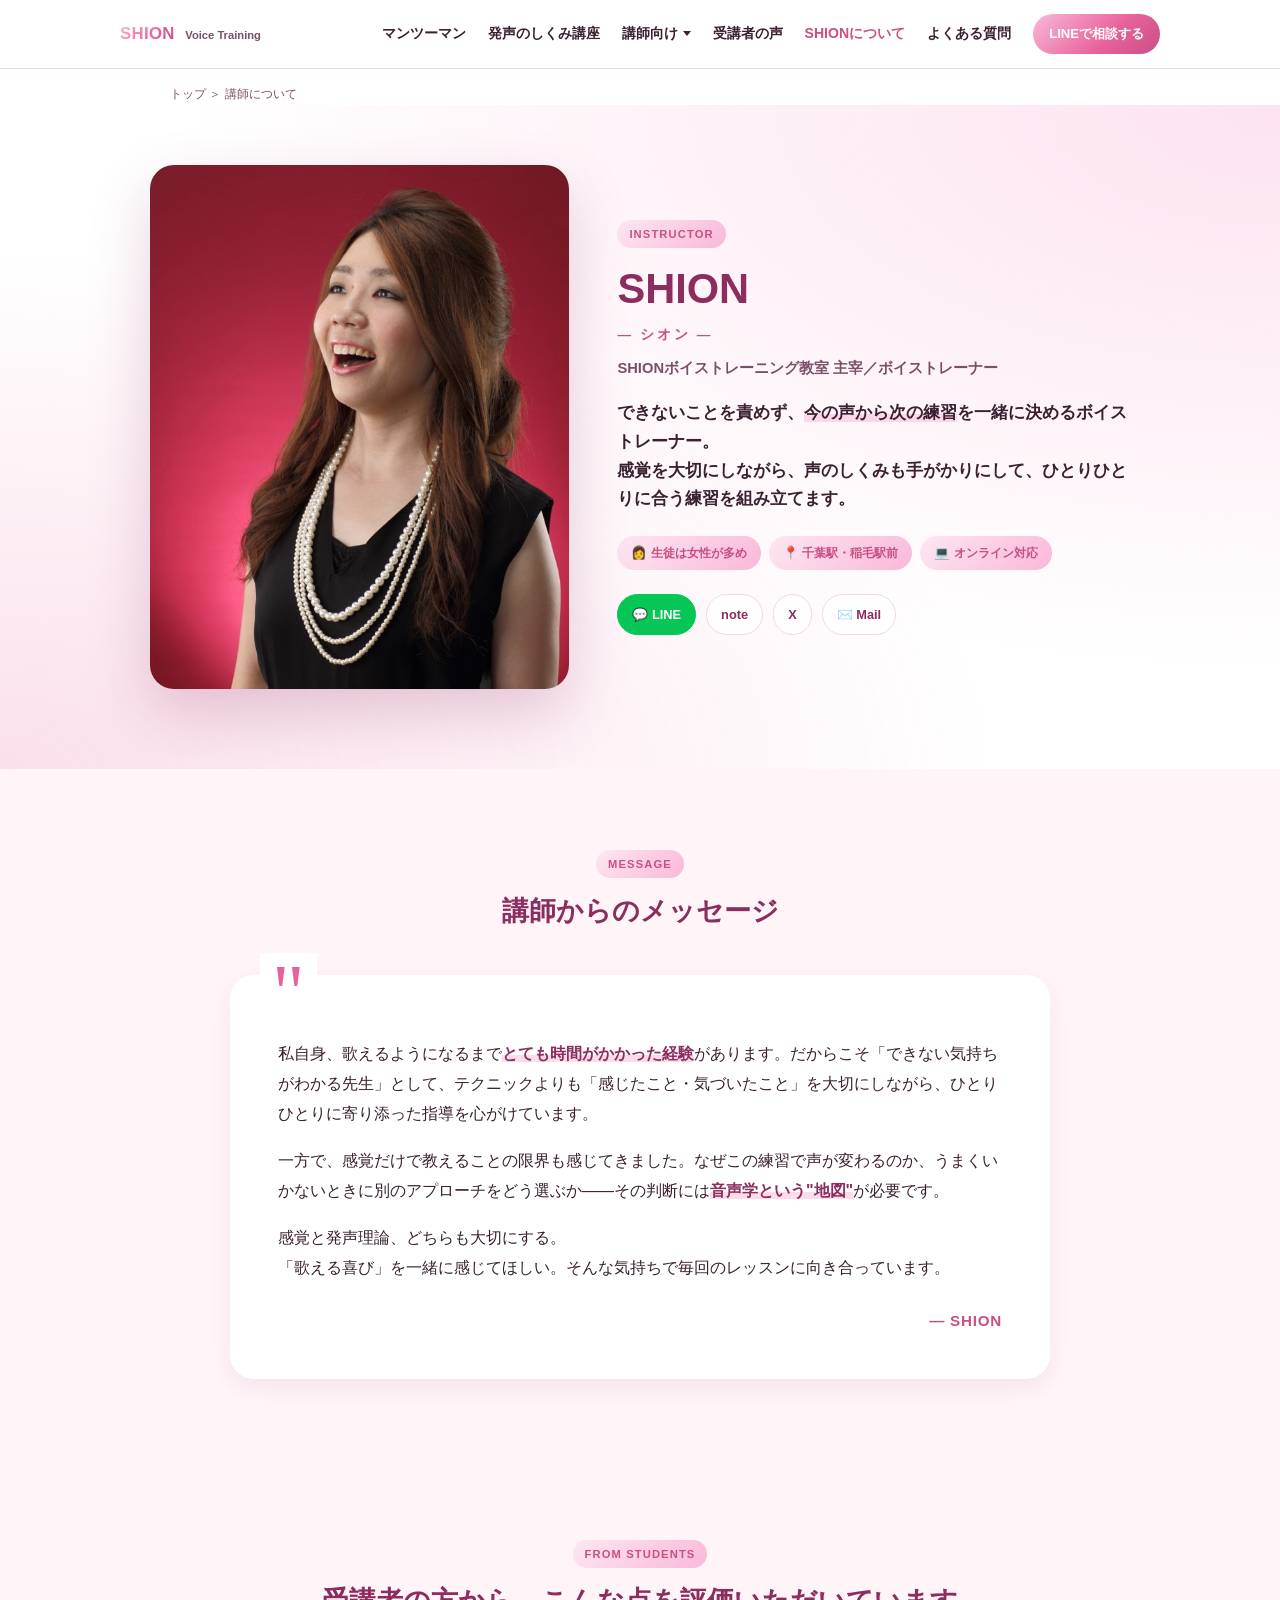
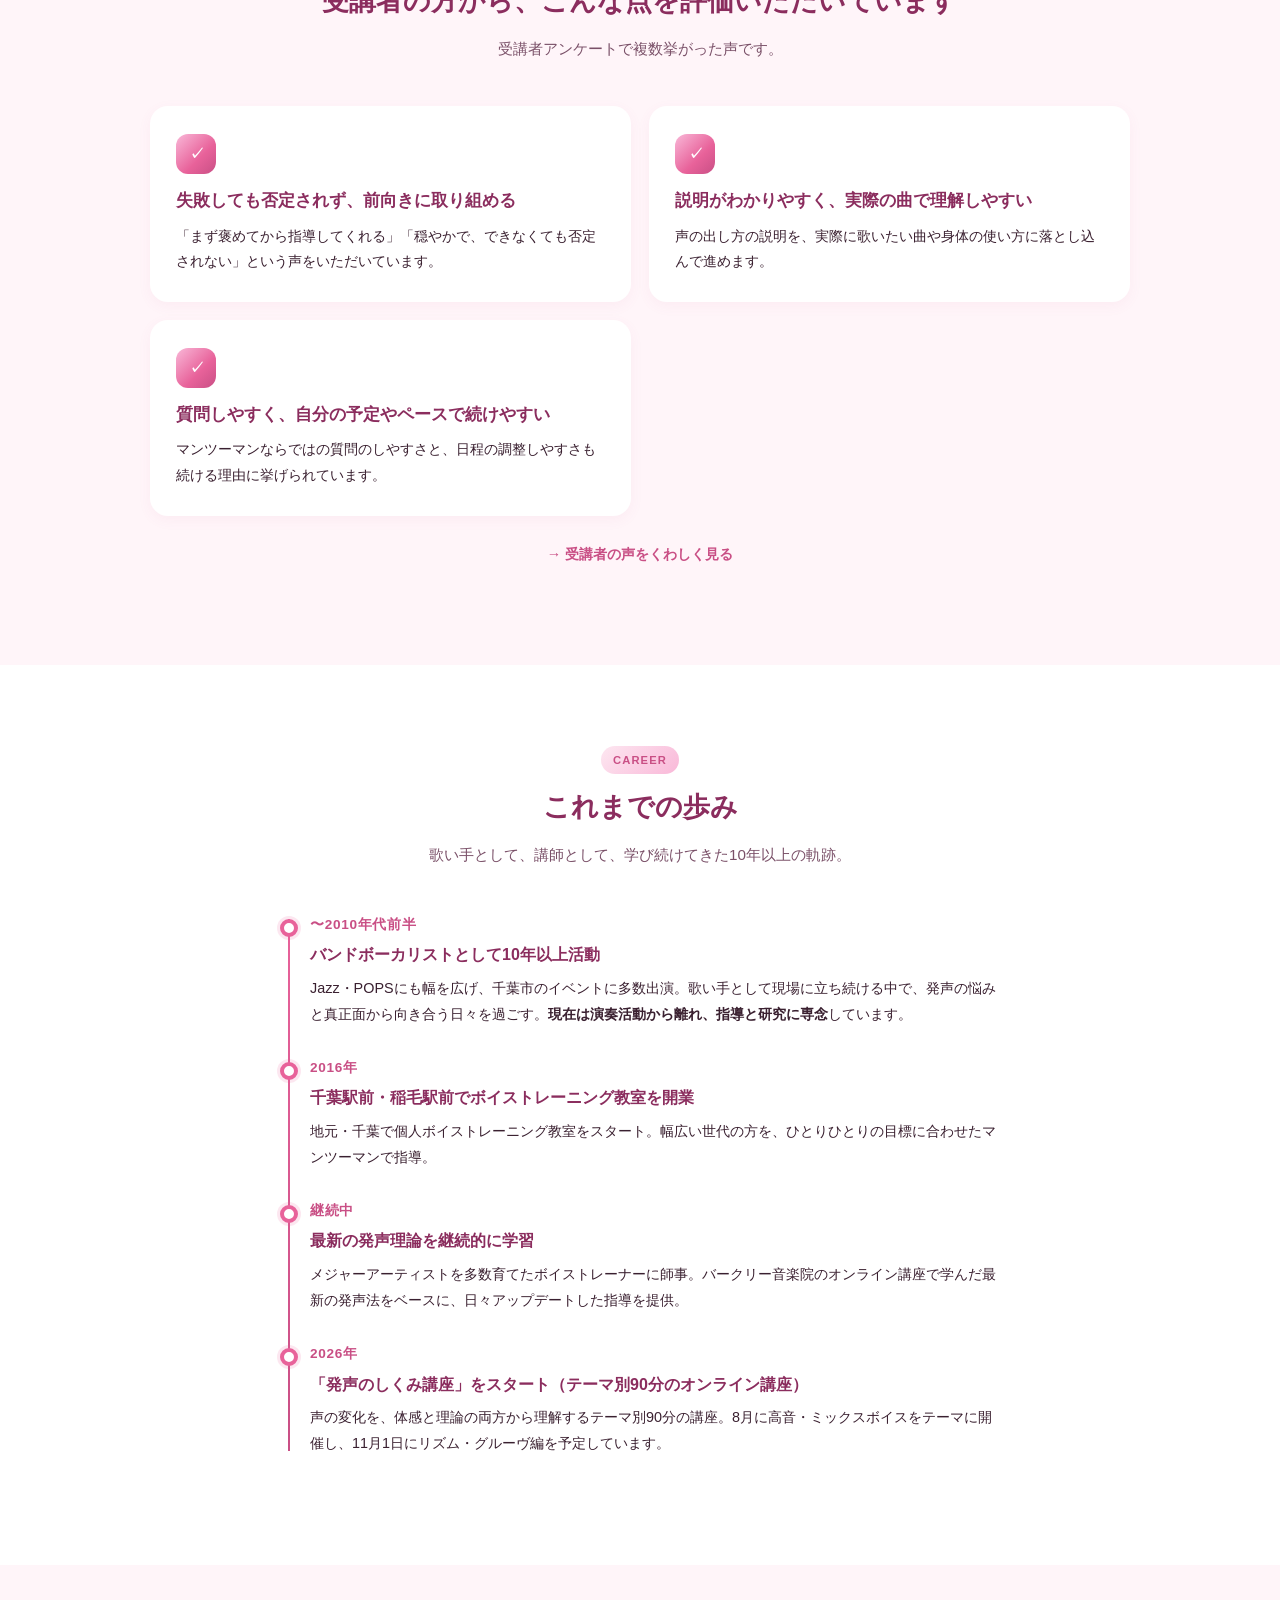
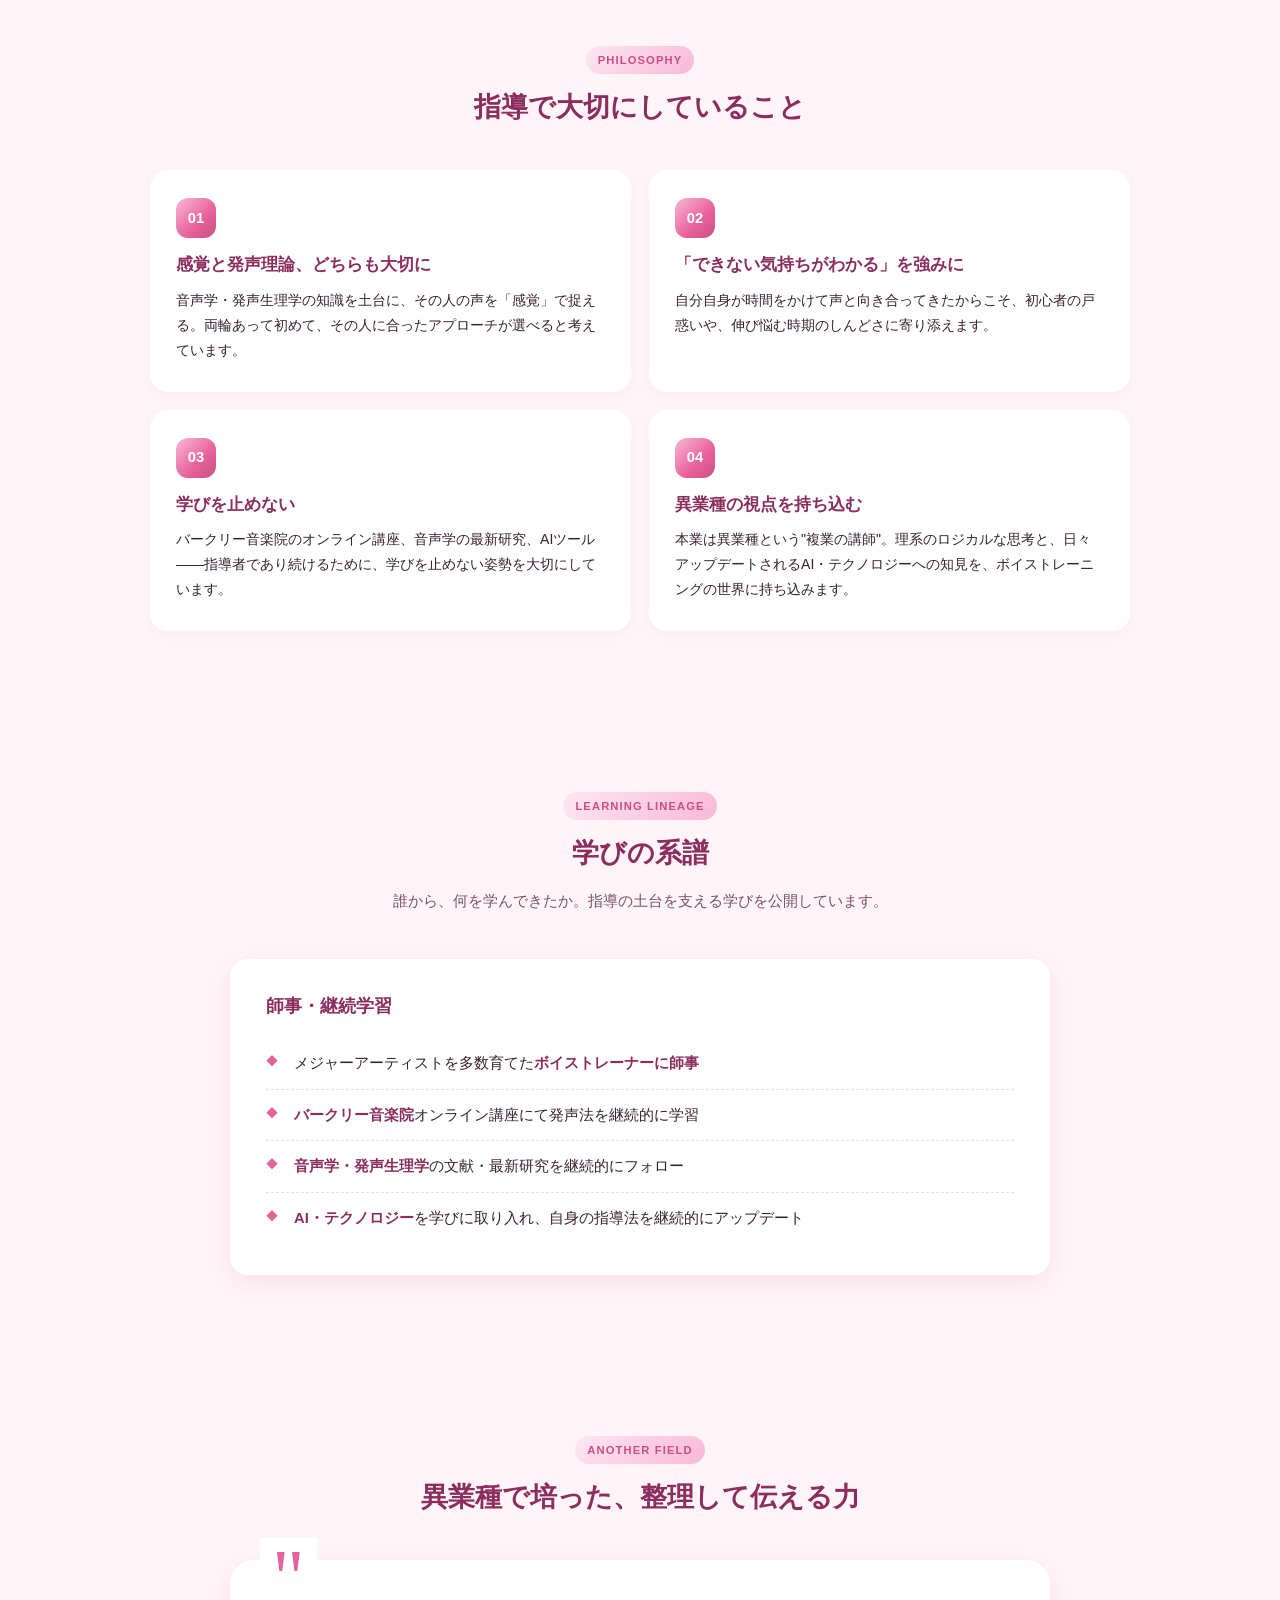
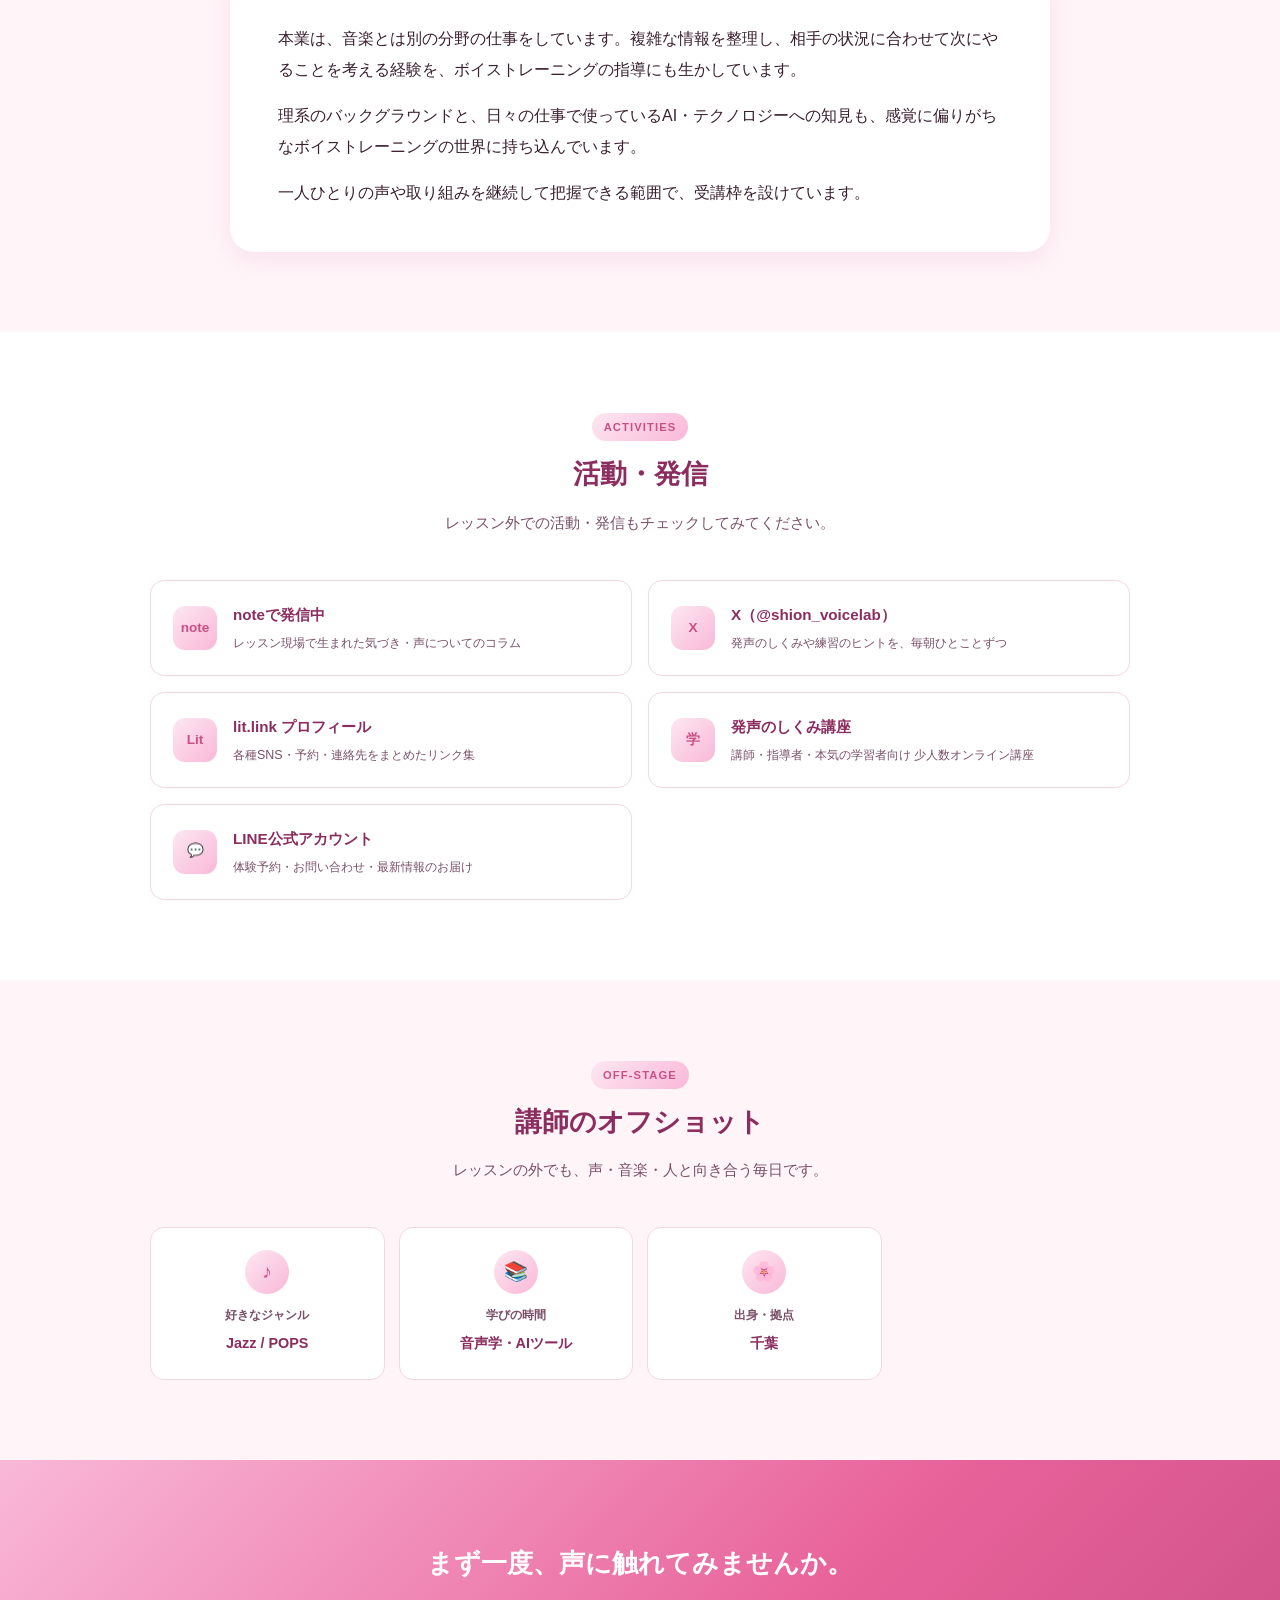
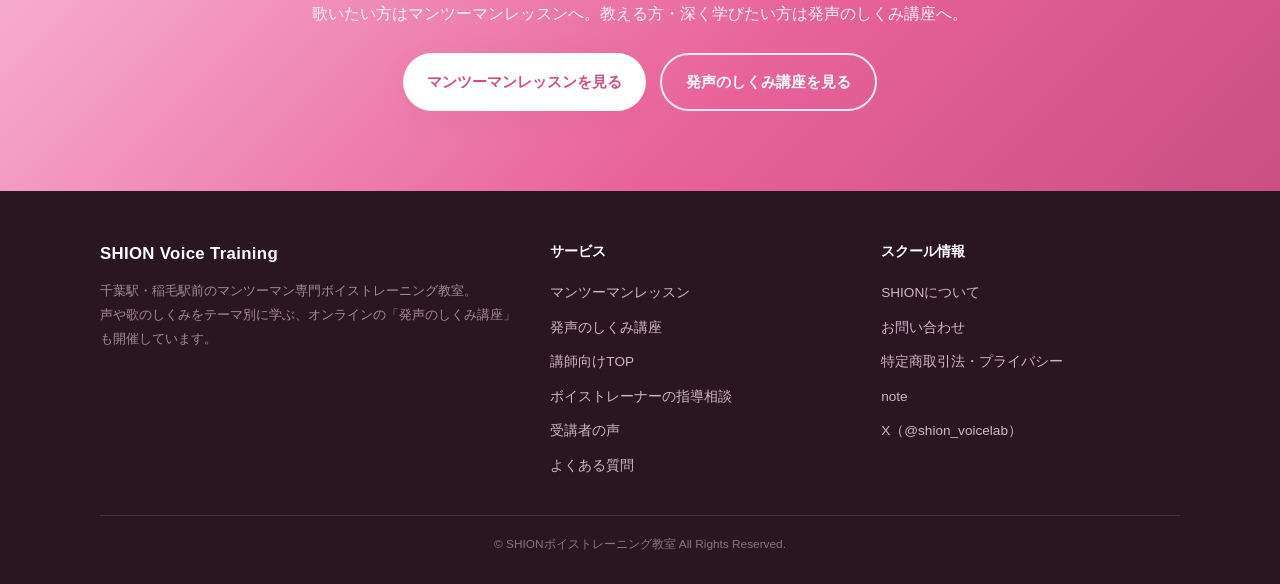
==== commit 37a3826f: "講座の「決まり次第ご案内」系の表記を11/1開催・ストアカ申込受付に合わせて更新（トップ・FAQ・プロフィール・コラム・特商法） Co-Authored-By: Claude Opus 5.5 <no" ====
--- a/about/index.html
+++ b/about/index.html
@@ -635,8 +635,8 @@
       </div>
       <div class="timeline-item">
         <div class="timeline-year">2026年</div>
-        <div class="timeline-title">「発声のしくみ講座」を開講予定（時期は決まり次第ご案内）</div>
-        <p class="timeline-body">講師・講師志望者向けに、音声学を体系的に学ぶ少人数オンライン講座を準備中。現象から"逆引き"で学ぶトラブルシュート型の設計。単発ワークショップから体験できます。</p>
+        <div class="timeline-title">「発声のしくみ講座」をスタート（テーマ別90分のオンライン講座）</div>
+        <p class="timeline-body">声の変化を、体感と理論の両方から理解するテーマ別90分の講座。8月に高音・ミックスボイスをテーマに開催し、11月1日にリズム・グルーヴ編を予定しています。</p>
       </div>
     </div>
   </div>
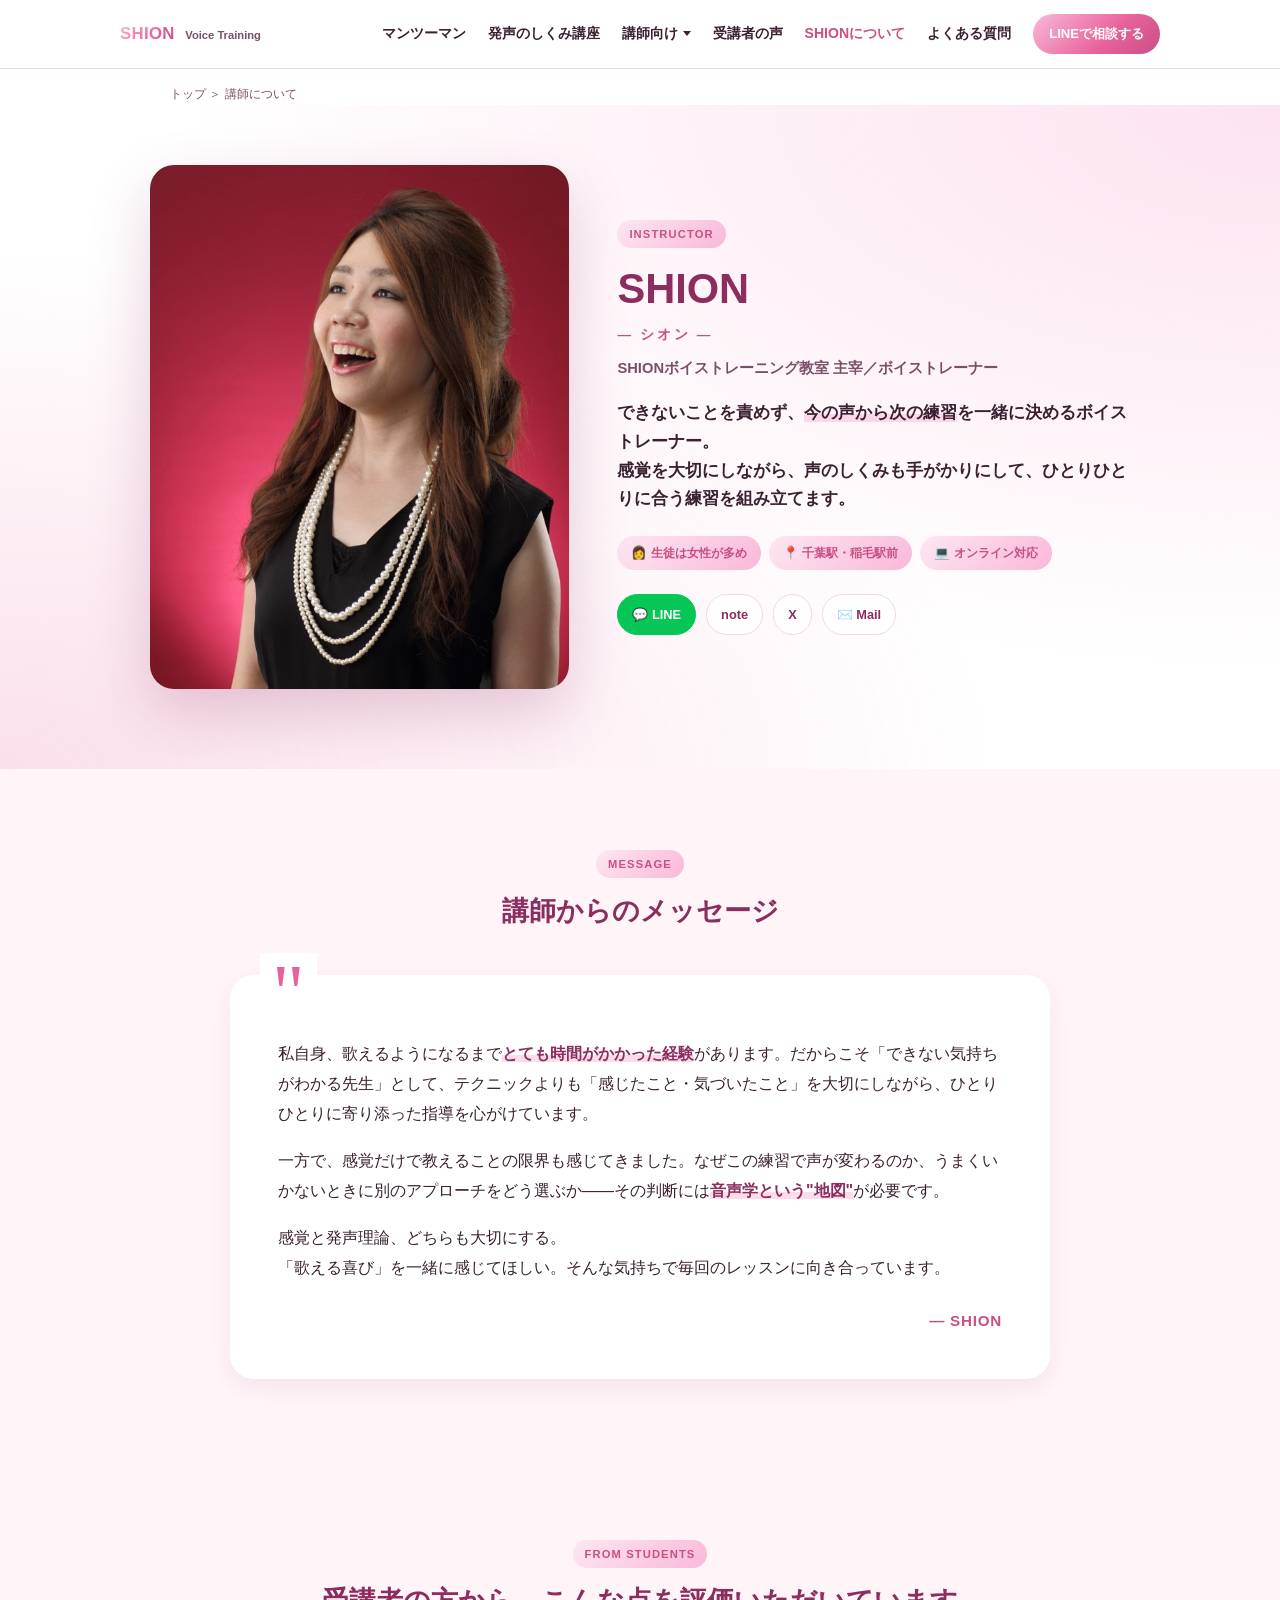
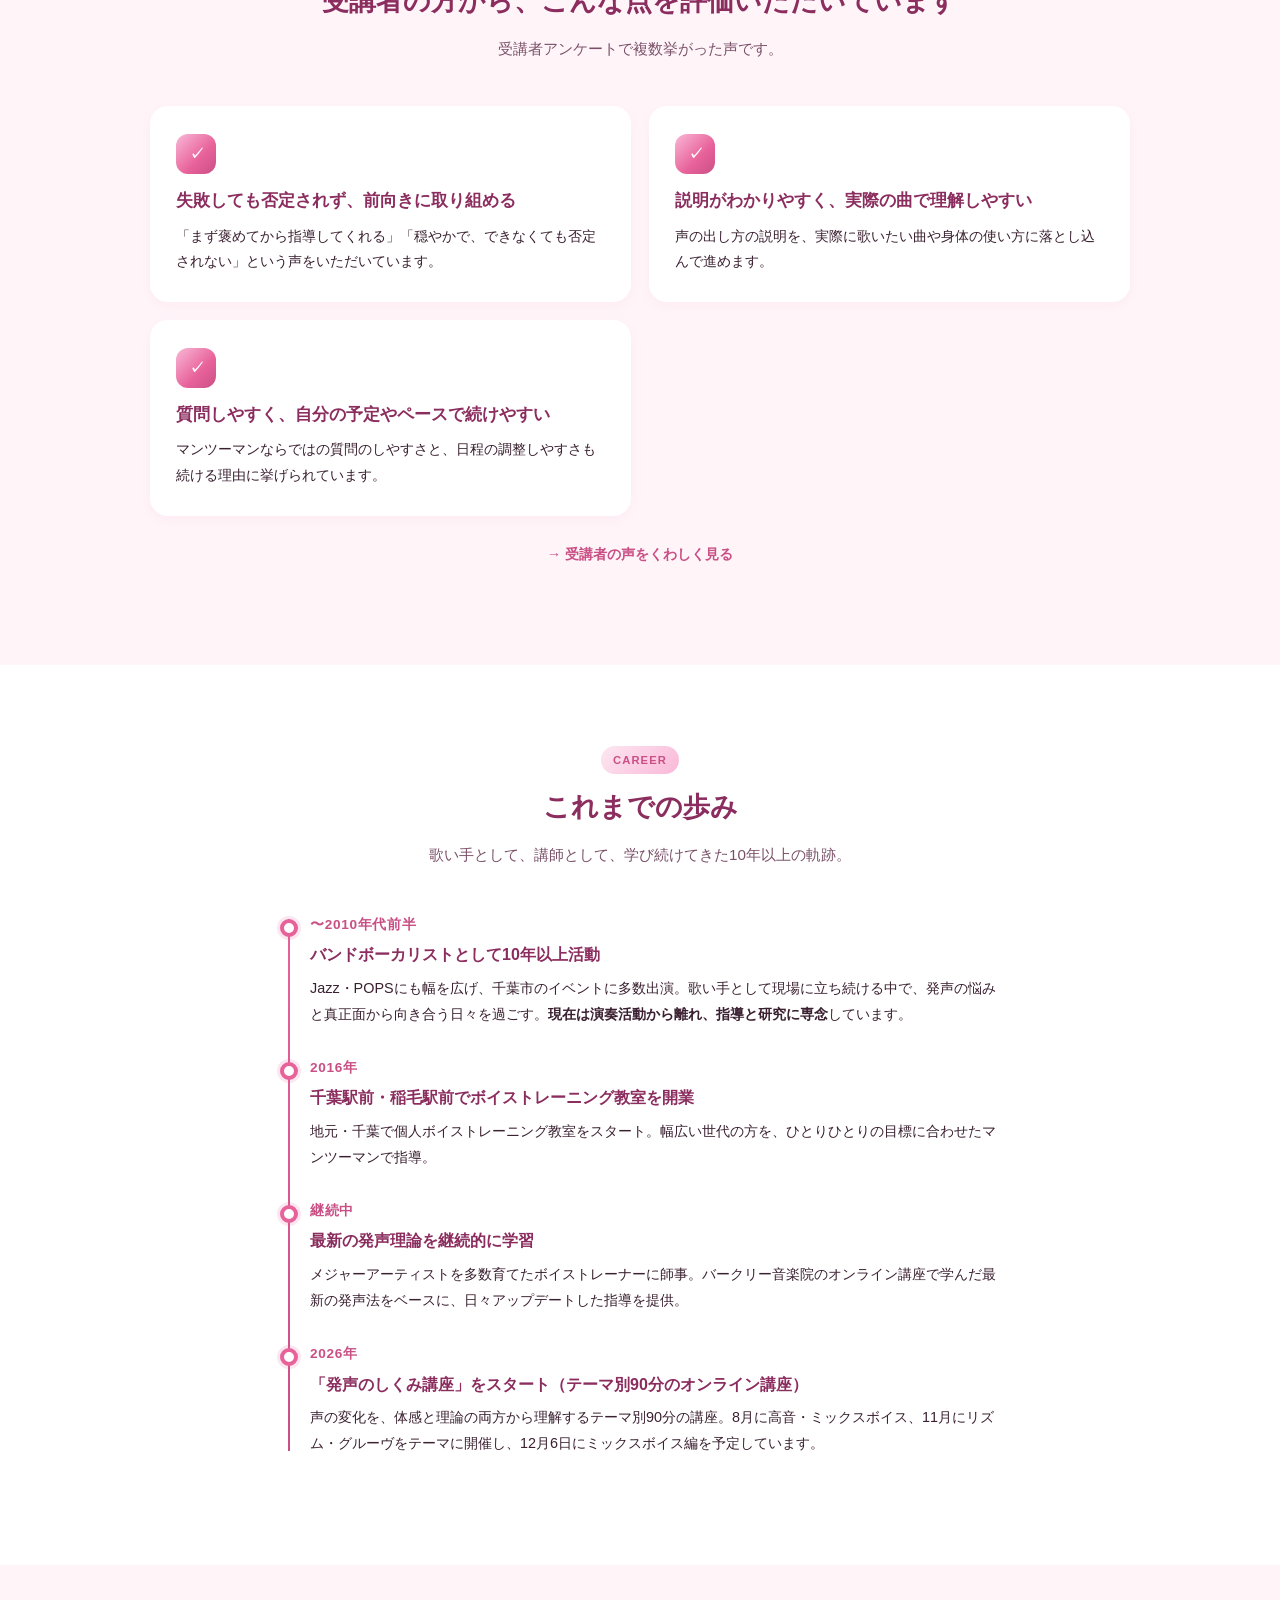
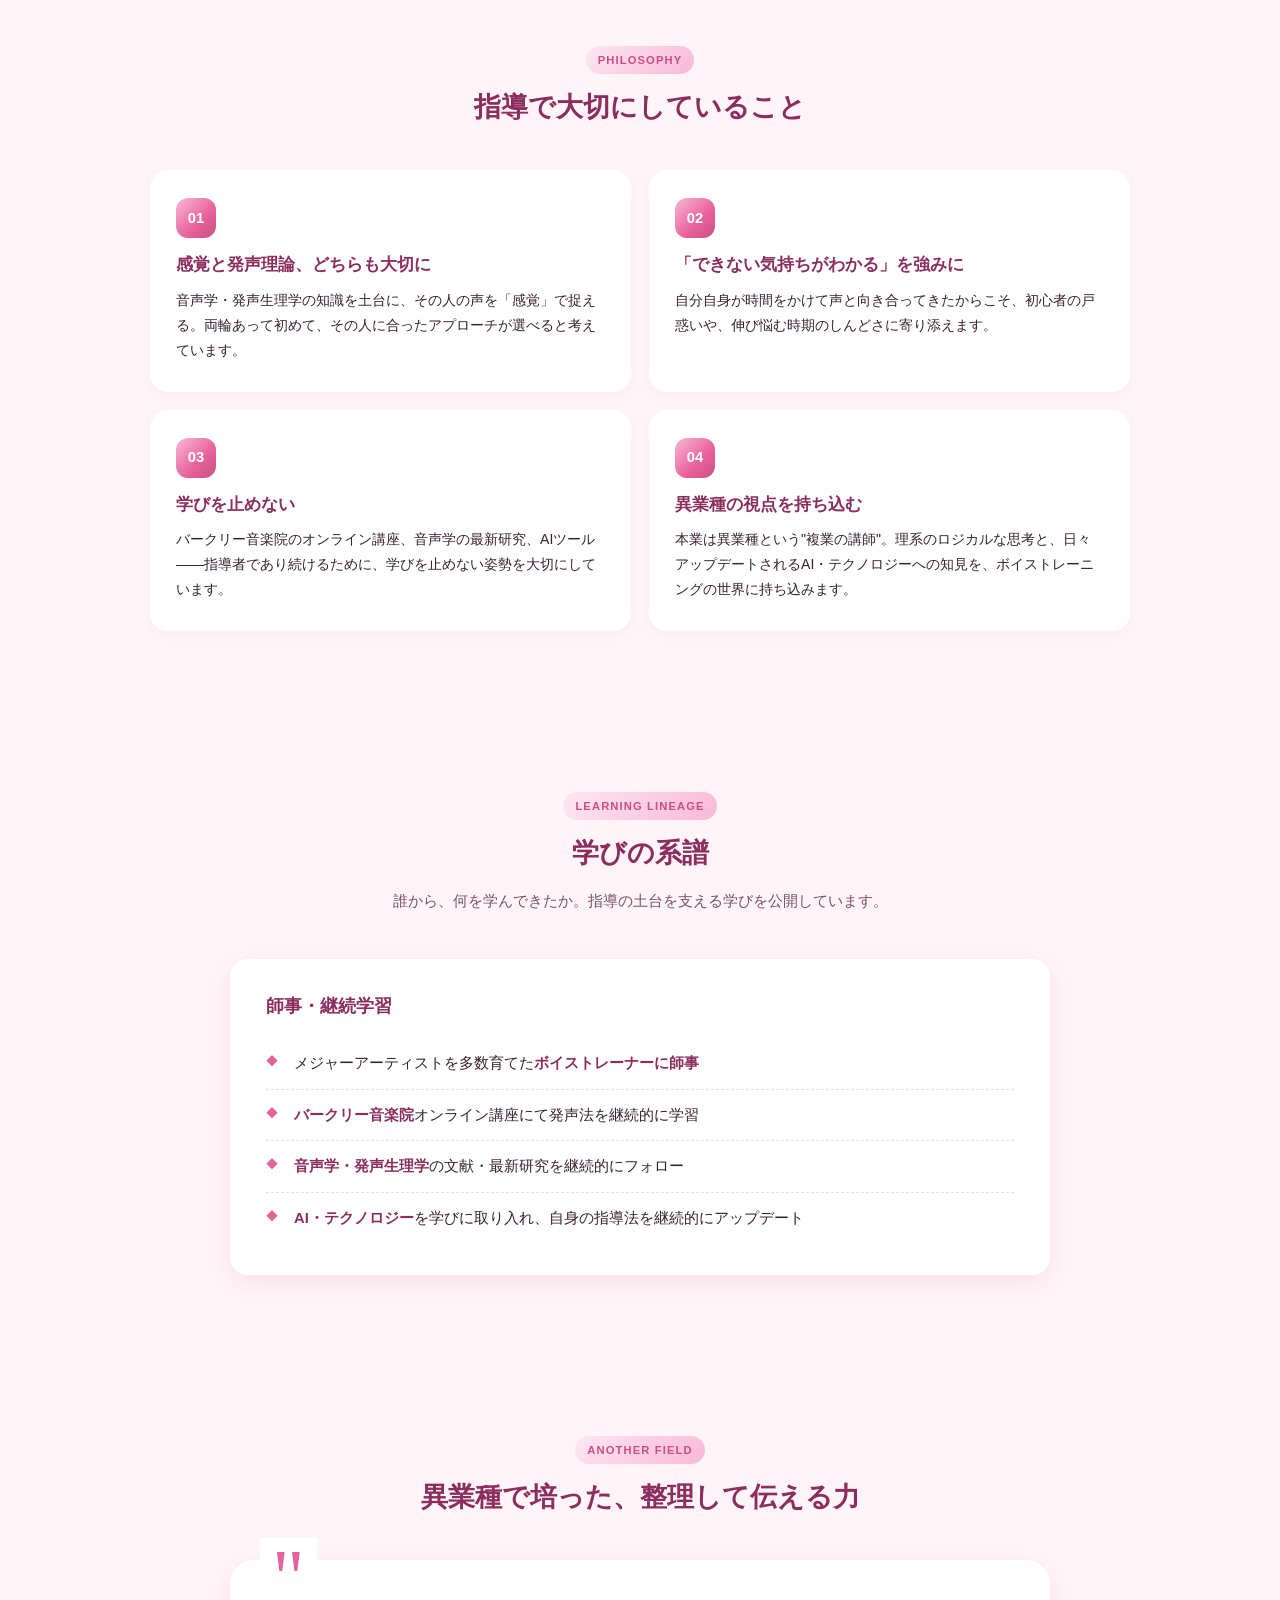
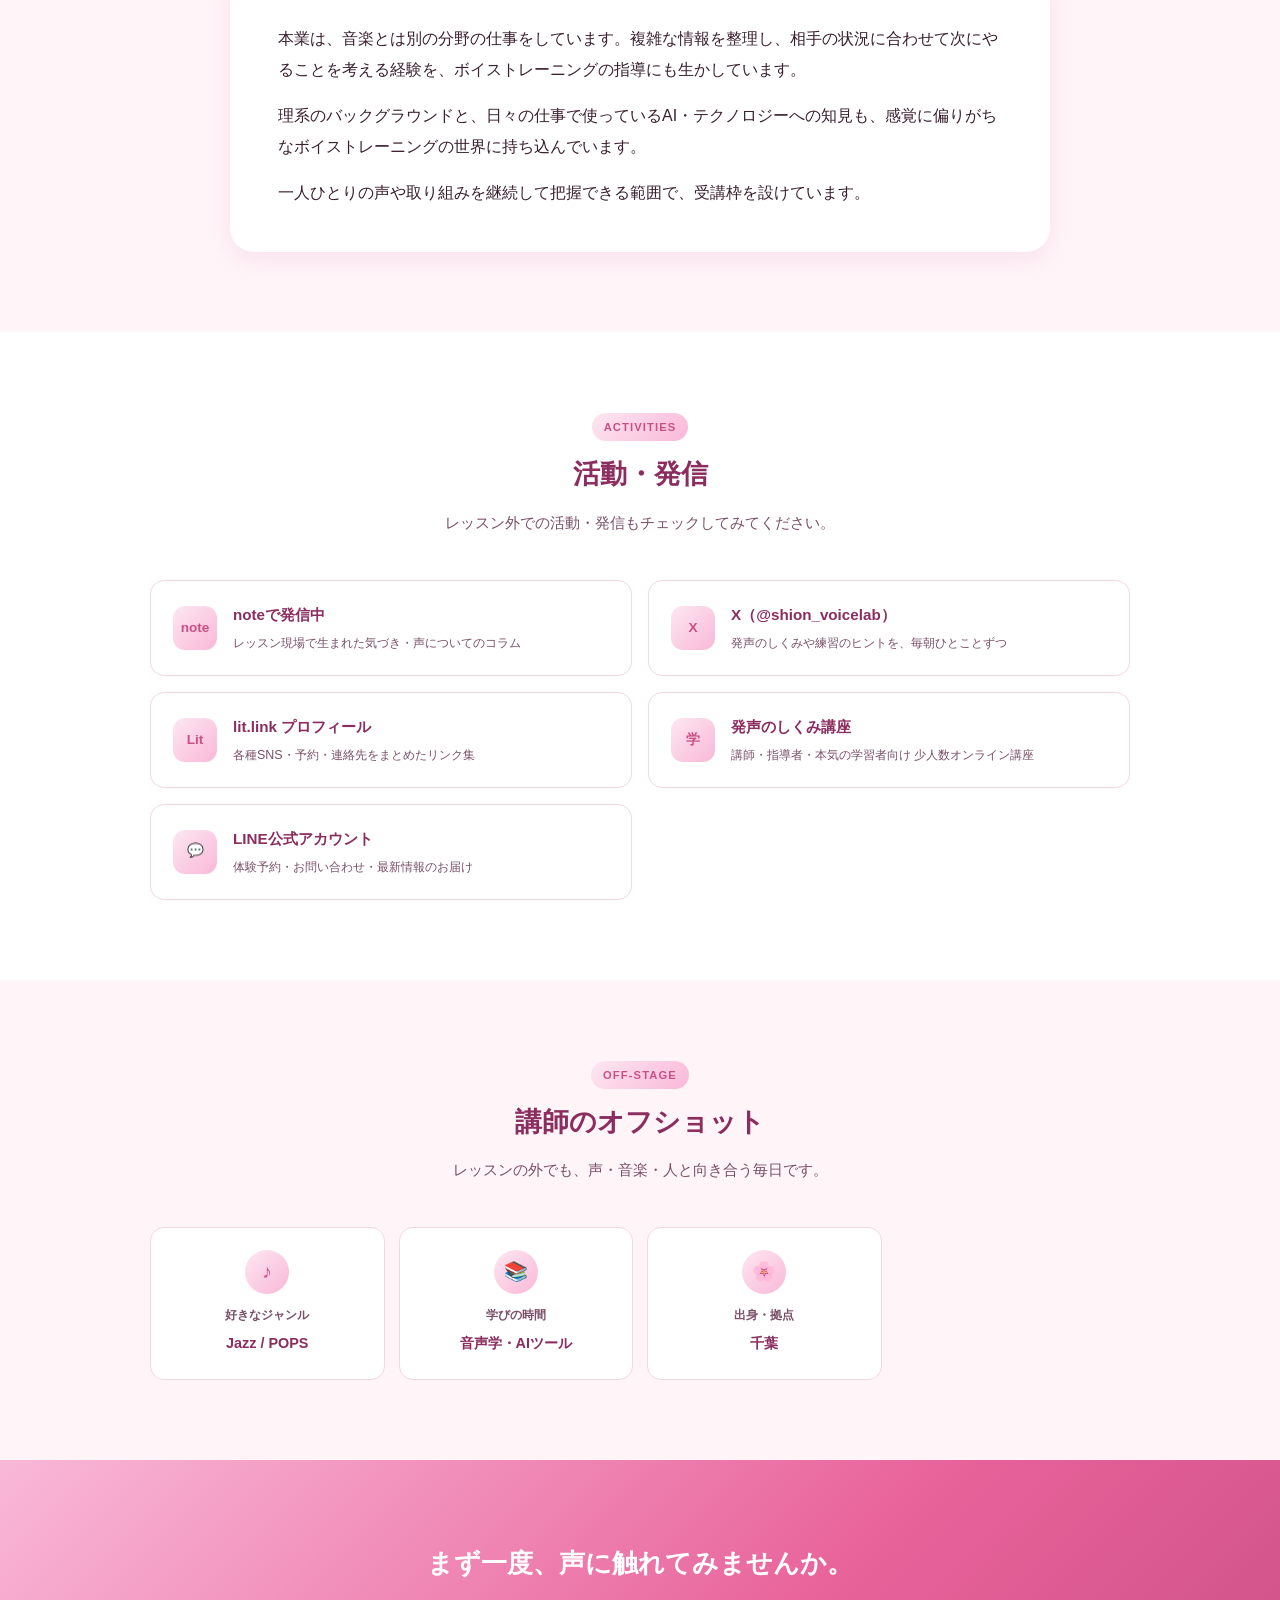
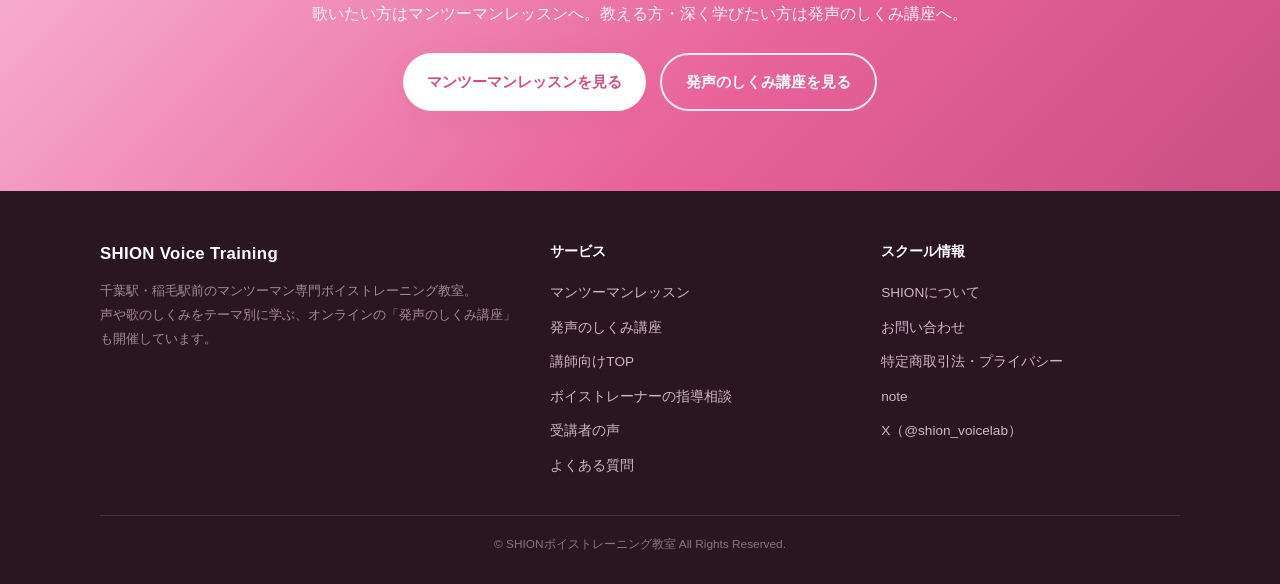
==== commit 0040b6e5: "講座ページ：12/6ミックスボイス編を申込受付中に更新し、ストアカの申込ボタン・定員10名・内容を追加 - 終了した11/1リズム・グルーヴ編は「これまでの開催」へ移動 - トップ・プロフィール・特商" ====
--- a/about/index.html
+++ b/about/index.html
@@ -636,7 +636,7 @@
       <div class="timeline-item">
         <div class="timeline-year">2026年</div>
         <div class="timeline-title">「発声のしくみ講座」をスタート（テーマ別90分のオンライン講座）</div>
-        <p class="timeline-body">声の変化を、体感と理論の両方から理解するテーマ別90分の講座。8月に高音・ミックスボイスをテーマに開催し、11月1日にリズム・グルーヴ編を予定しています。</p>
+        <p class="timeline-body">声の変化を、体感と理論の両方から理解するテーマ別90分の講座。8月に高音・ミックスボイス、11月にリズム・グルーヴをテーマに開催し、12月6日にミックスボイス編を予定しています。</p>
       </div>
     </div>
   </div>
